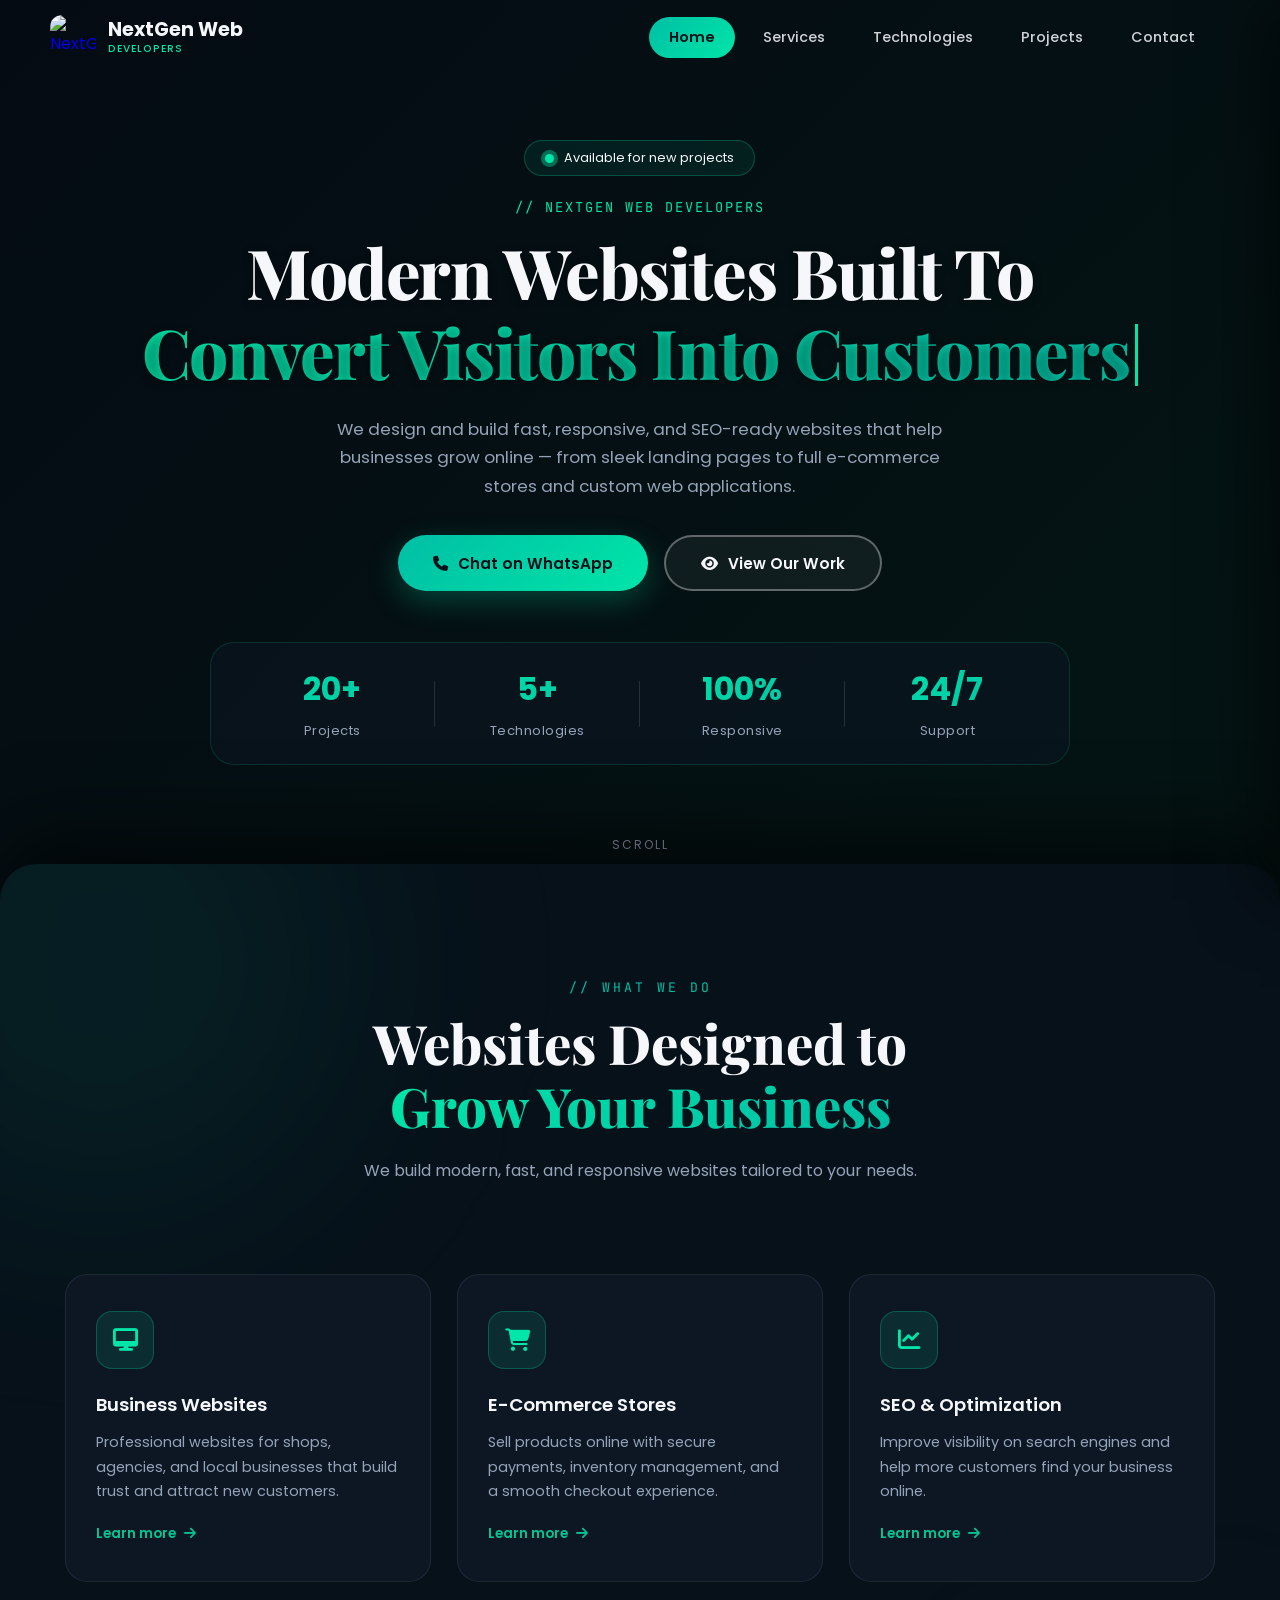
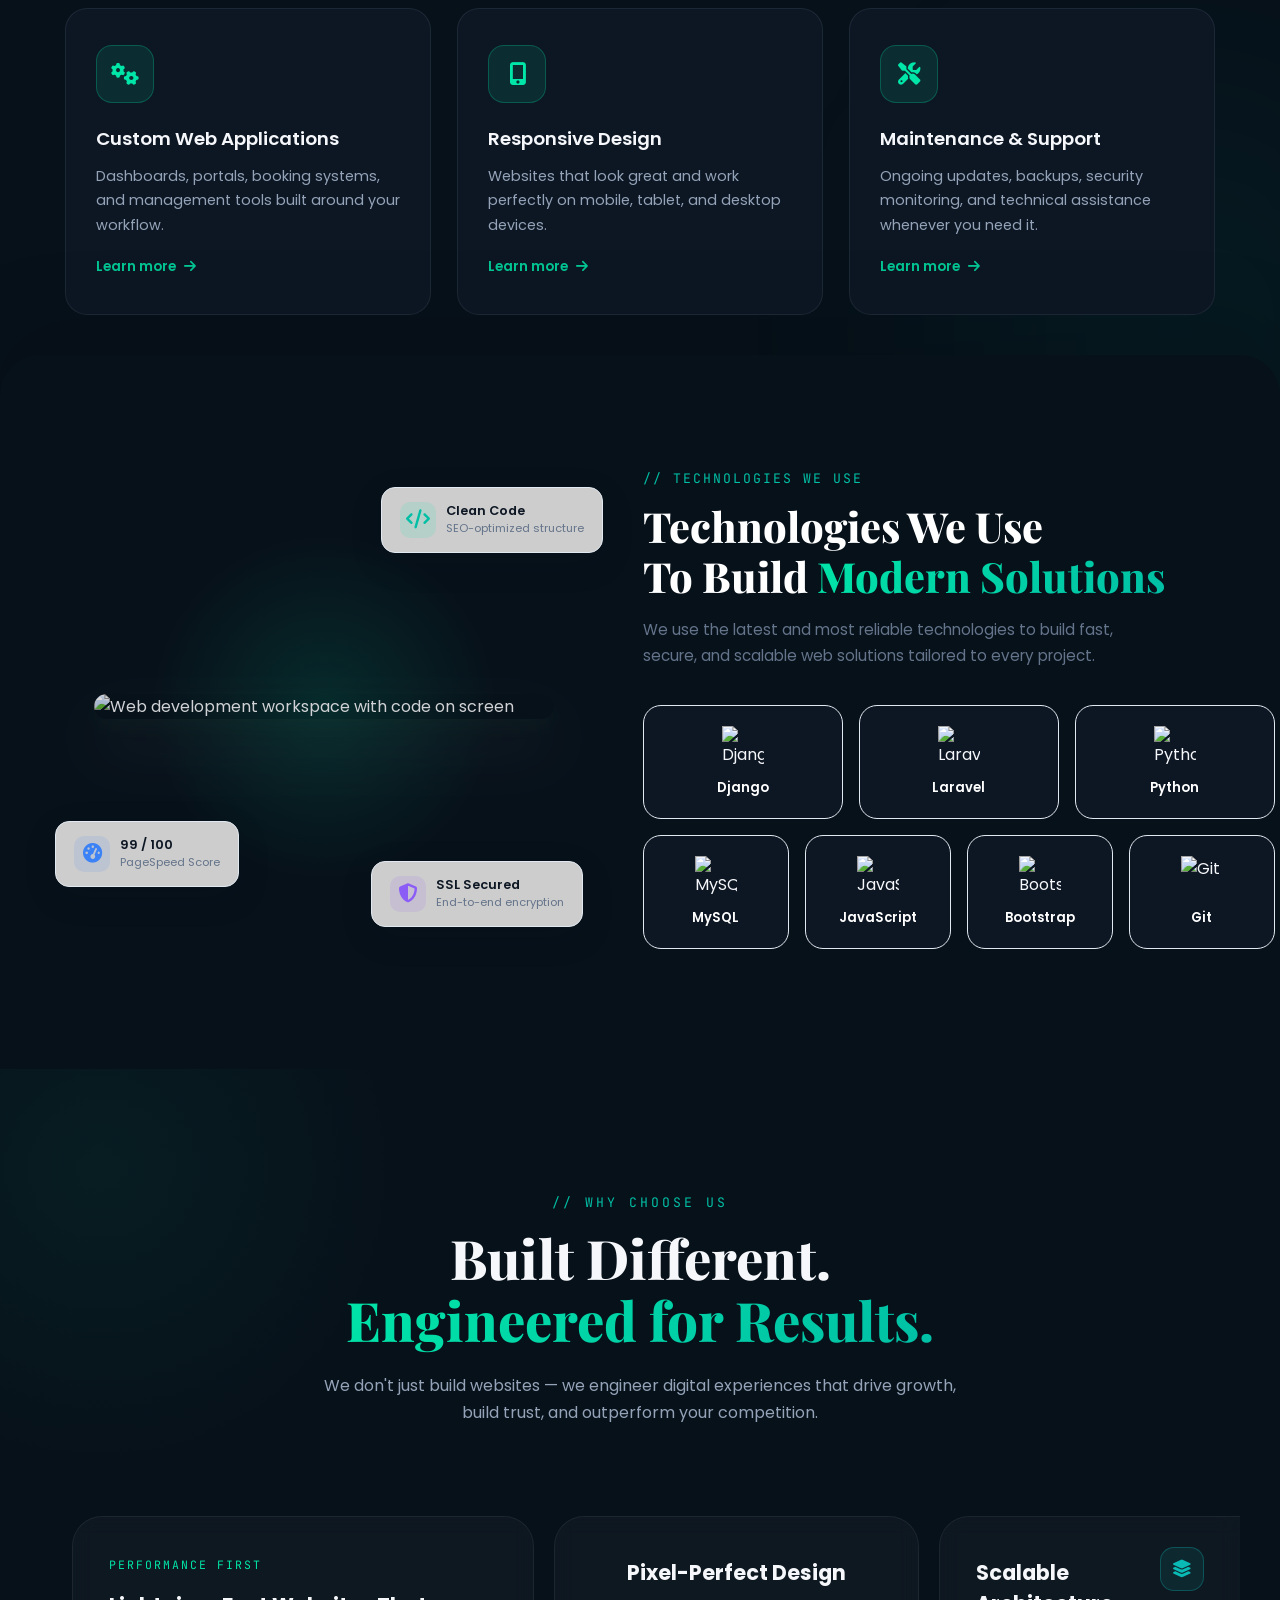
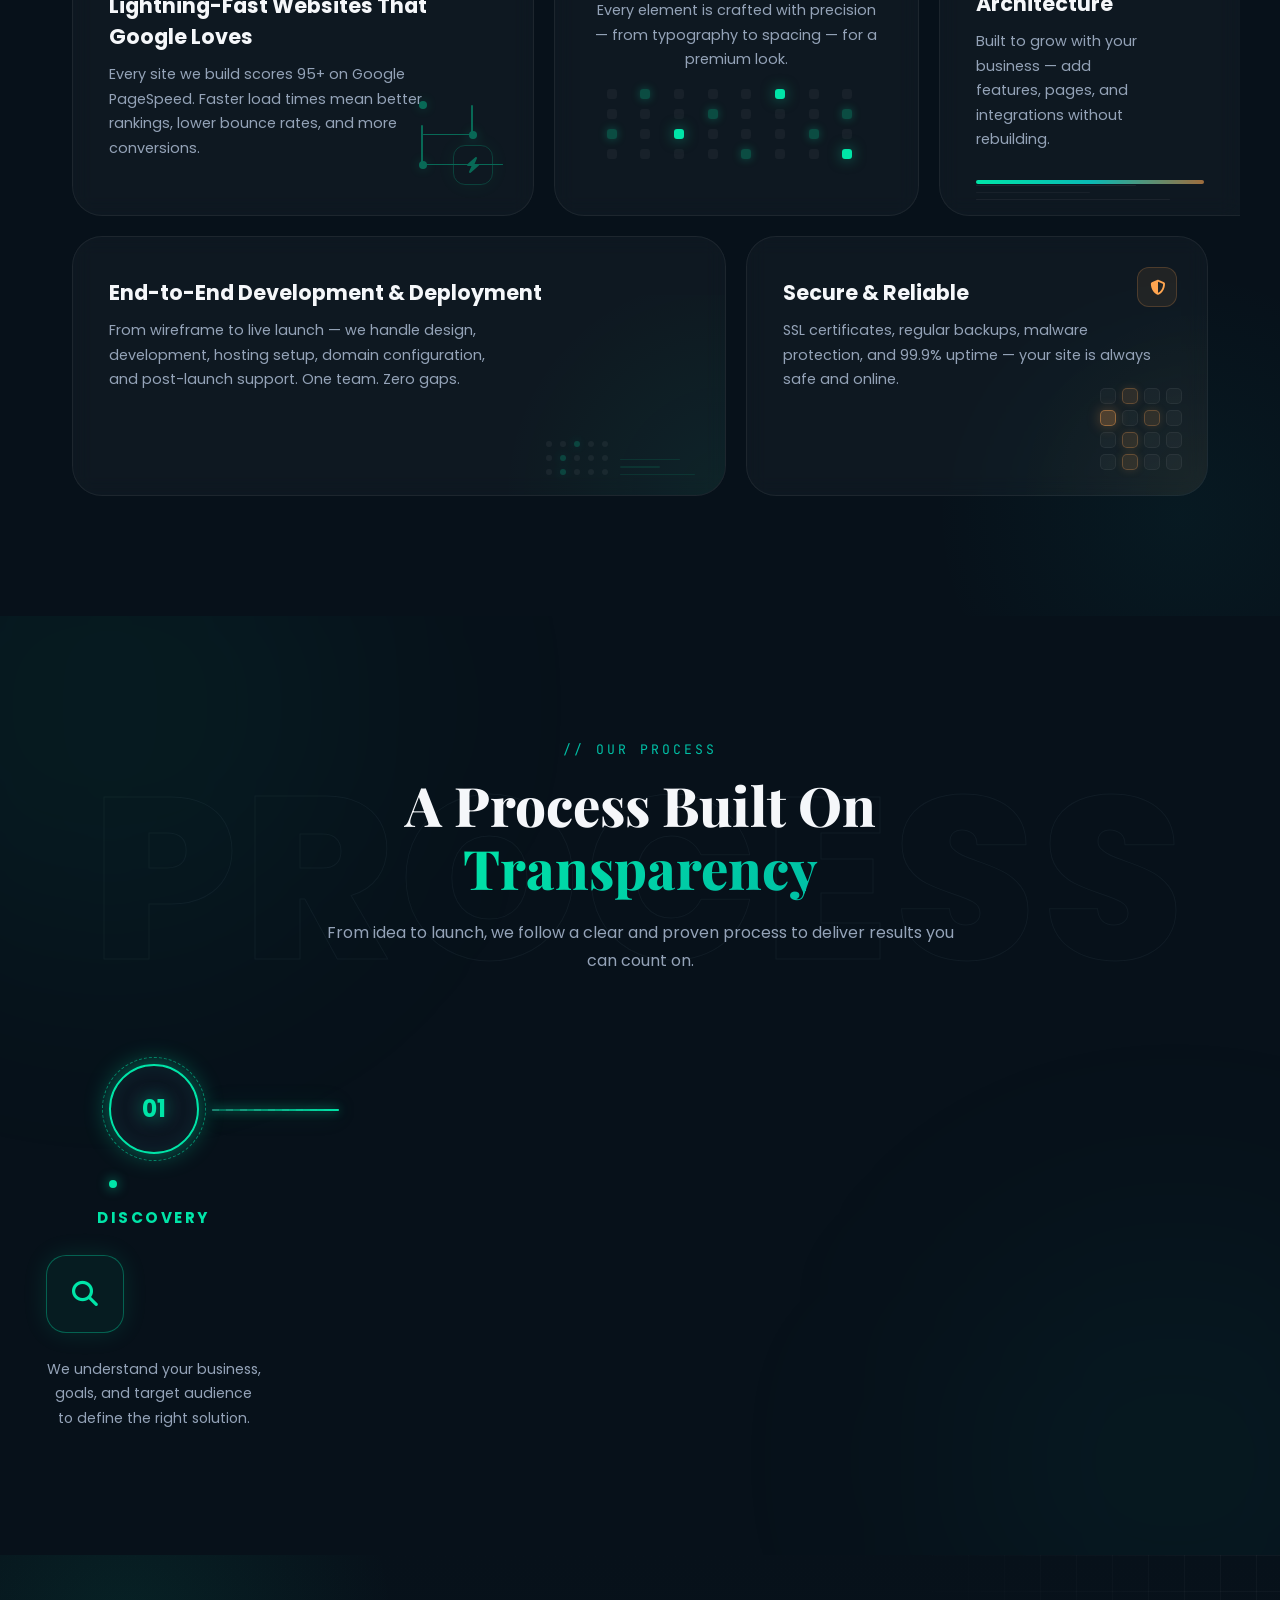
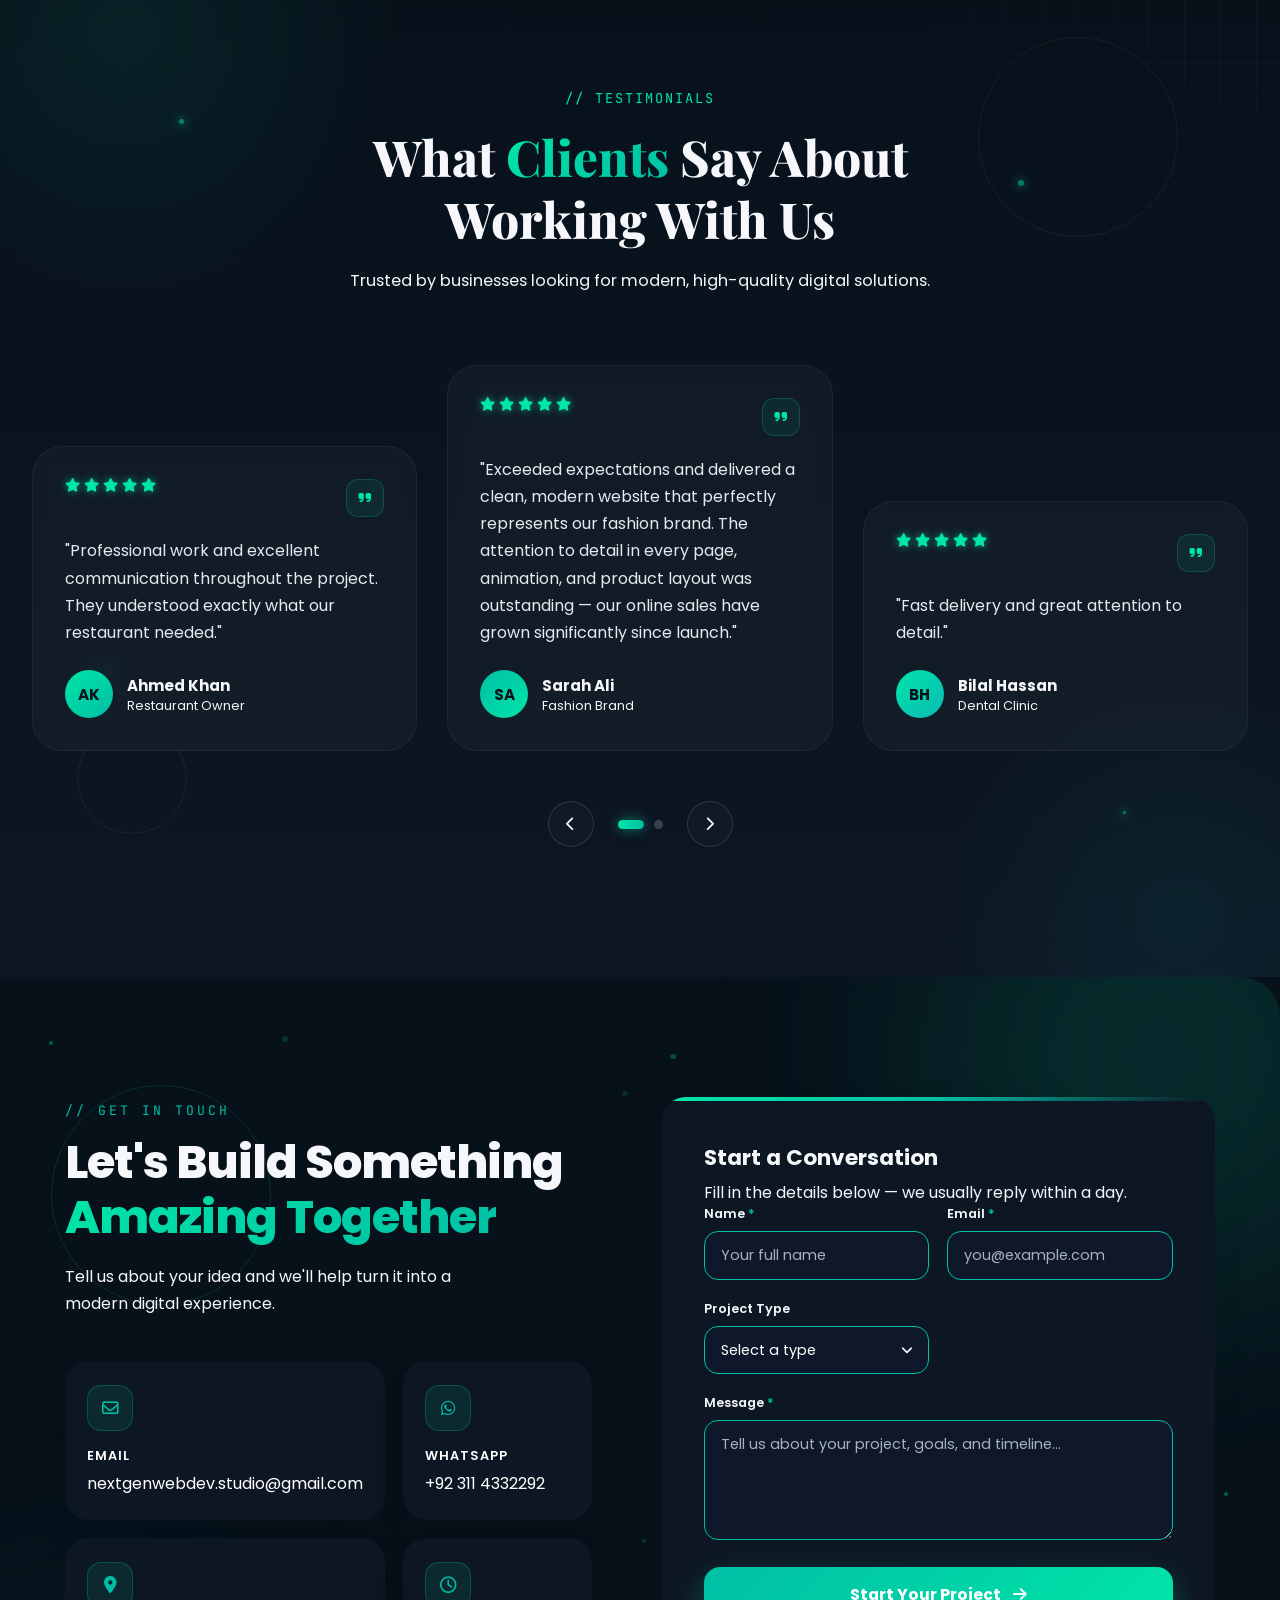
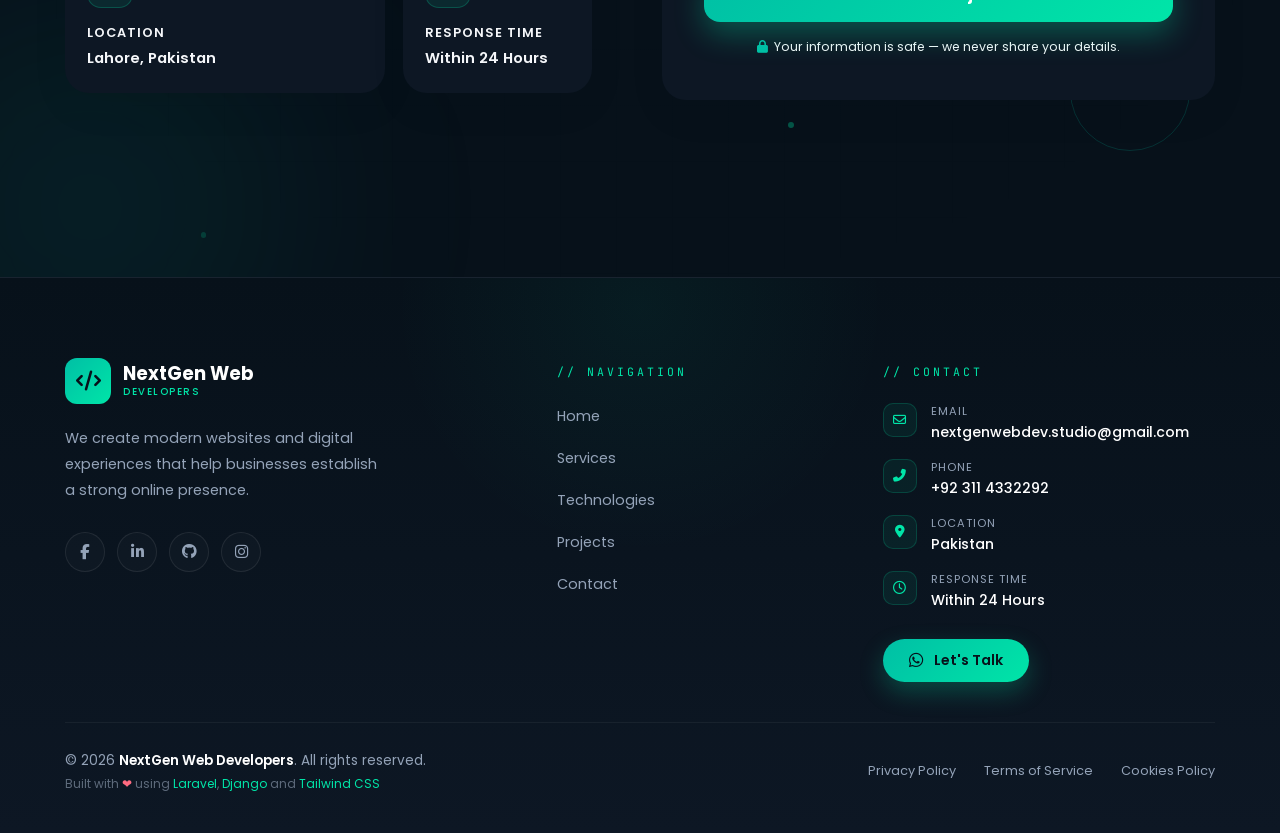
==== index.html @ 7cbe3942 "Update index.html" ====
<!DOCTYPE html>
<html lang="en">

<head>
    <meta charset="UTF-8">
    <meta name="viewport" content="width=device-width, initial-scale=1.0">
    <title>NextGen Web Developers — Websites That Grow Your Business</title>
    <link rel="stylesheet" href="https://cdnjs.cloudflare.com/ajax/libs/font-awesome/6.7.2/css/all.min.css">
    <link rel="stylesheet" href="https://cdn.jsdelivr.net/npm/bootstrap-icons@1.11.3/font/bootstrap-icons.css">
    <link
        href="https://fonts.googleapis.com/css2?family=Poppins:wght@300;400;500;600;700;800&family=Playfair+Display:wght@600;700;800&family=JetBrains+Mono:wght@400;500&display=swap"
        rel="stylesheet">
    <link rel="stylesheet" href="style1.css">
    <!-- Footer styles (namespaced, safe — no overlaps with style.css) -->
    <link rel="stylesheet" href="footer1.css">
</head>

<body>
    <!-- ==================== NAVBAR ==================== -->
    <div class="navbar-wrapper" id="navbar">
        <nav class="navbar">
            <!-- Logo -->
            <a href="#" class="logo">
                <div class="logo-icon">
                <img src="https://raw.githubusercontent.com/Nextgen-webdev/Nextgen-webdev/main/images/logo.png" alt="NextGen Web Solutions Logo" class="nav-logo-img">
            </div>
                <div class="logo-text">
                    <span class="university-name">NextGen Web</span>
                    <span class="tagline">Developers</span>
                </div>
            </a>

            <!-- Right Section -->
            <div class="nav-right">
                <ul class="nav-links" id="navLinks">
                    <li><a href="#home" class="active">Home</a></li>
                    <li><a href="#services">Services</a></li>
                    <li><a href="#technologies">Technologies</a></li>
                    <li><a href="projects.html">Projects</a></li>
                    <li><a href="#contact">Contact</a></li>
                </ul>

                <p id="searchBtn">

                </p>

                <!-- Hamburger (right side, visible on small screens) -->
                <button class="mobile-menu-btn" id="mobileMenuBtn" aria-label="Open menu">
                    <span></span>
                    <span></span>
                    <span></span>
                </button>
            </div>
        </nav>
    </div>

    <!-- ==================== MOBILE SIDEBAR ==================== -->
    <div class="sidebar-backdrop" id="sidebarBackdrop"></div>

    <aside class="mobile-sidebar" id="mobileSidebar" aria-hidden="true">
        <div class="sidebar-header">
            <a href="#" class="logo">
                <div class="logo-icon">
                    <i class="fas fa-code"></i>
                </div>
                <div class="logo-text">
                    <span class="university-name" style="font-size:1rem;">NextGen Web</span>
                    <span class="tagline">Developers</span>
                </div>
            </a>
            <button class="sidebar-close" id="sidebarClose" aria-label="Close menu">
                <i class="fas fa-times"></i>
            </button>
        </div>

        <ul class="sidebar-nav">
            <li><a href="#home" class="active"><span><i class="fas fa-home"
                            style="margin-right:12px;color:#00E5A8;"></i>Home</span></a></li>

           <li><a href="#services"><span><i class="fas fa-layer-group" style="margin-right:12px;color:#00E5A8;"></i>Services</span></a></li>

            <li><a href="projects.html"><span><i class="fas fa-briefcase"
                            style="margin-right:12px;color:#00E5A8;"></i>Projects</span></a></li>
            <li><a href="#technologies"><span><i class="fas fa-code" style="margin-right:12px;color:#00E5A8;"></i>Technologies</span></a>
            </li>
            <li><a href="#contact"><span><i class="fas fa-envelope"
                            style="margin-right:12px;color:#00E5A8;"></i>Contact</span></a></li>
        </ul>

        <div class="sidebar-footer">
            <a href="https://wa.me/923114332292?text=Hello%20NextGen%20Web%20Developers!%20I%20visited%20your%20website%20and%20would%20like%20to%20discuss%20a%20project."
                target="_blank" class="apply-btn"><i class="fas fa-paper-plane"></i> Get a Free Quote</a>
            <div class="sidebar-socials">
                <a href="https://www.facebook.com/profile.php?id=61590948110156" target="_blank" aria-label="Facebook"><i class="fab fa-facebook-f"></i></a>
                <a href="https://twitter.com" aria-label="Twitter" target="_blank"><i class="fab fa-twitter"></i></a>
                <a href="https://instagram.com" aria-label="Instagram" target="_blank"><i class="fab fa-instagram"></i></a>
                <a href="https://linkedin.com" aria-label="LinkedIn" target="_blank"><i class="fab fa-linkedin-in"></i></a>
            </div>
        </div>
    </aside>

    <!-- ==================== SEARCH OVERLAY ==================== -->
    <div class="search-overlay" id="searchOverlay">
        <button class="close-search" id="closeSearch" aria-label="Close search">
            <i class="fas fa-times"></i>
        </button>
        <div class="search-container">
            <div class="search-input-wrapper">
                <input type="text" placeholder="Search services, projects, pricing...">
                <button aria-label="Submit search"><i class="fas fa-search"></i></button>
            </div>
            <div class="search-suggestions">
                <span>Popular:</span>
                <a href="#services">E-commerce Store</a>
                <a href="#services">Business Website</a>
                <a href="#services">POS System</a>
                <a href="#services">Landing Page</a>
            </div>
        </div>
    </div>

    <!-- ==================== HERO (sticky — next section slides over it) ==================== -->
    <section class="hero" id="home">
        <video autoplay muted loop playsinline class="hero-video"
            poster="https://images.pexels.com/videos/11274341/code-css-html-javascript-11274341.jpeg?auto=compress&cs=tinysrgb&fit=crop&h=630&w=1200">
            <source src="https://videos.pexels.com/video-files/11274341/11274341-uhd_3840_2160_25fps.mp4"
                type="video/mp4">
        </video>

        <div class="hero-overlay"></div>

        <div class="hero-content">
            <div class="hero-text">
                <!-- Availability badge -->
                <div class="hero-badge">
                    <span class="pulse-dot"></span>
                    Available for new projects
                </div>

                <!-- Tagline -->
                <span class="hero-tagline">// NEXTGEN WEB DEVELOPERS</span>

                <!-- Heading -->
                <h1 class="hero-heading">
                    <span class="heading-line">Modern Websites Built To</span><br>
                    <span class="heading-line hero-accent" id="typedText">Convert Visitors Into Customers</span><span
                        class="typed-cursor"></span>
                </h1>

                <!-- Description -->
                <p class="hero-description">
                    We design and build fast, responsive, and SEO-ready websites that help
                    businesses grow online — from sleek landing pages to full e-commerce stores
                    and custom web applications.
                </p>

                <!-- Buttons -->
                <div class="hero-actions">
                    <a href="https://wa.me/923114332292?text=Hello%20NextGen%20Web%20Developers!%20I%20visited%20your%20website%20and%20would%20like%20to%20discuss%20a%20project."
                        target="_blank" class="hero-btn primary-btn" style="text-decoration: none;"><i
                            class="fas fa-phone"></i> Chat on WhatsApp</a>
                    <a href="projects.html" class="hero-btn ghost-btn" style="text-decoration: none;"><i
                            class="fas fa-eye"></i> View Our Work</a>
                </div>

                <!-- Stats row (trust building) -->
                <div class="hero-stats">
                    <div>
                        <h3>20+</h3>
                        <span>Projects</span>
                    </div>
                    <div>
                        <h3>5+</h3>
                        <span>Technologies</span>
                    </div>
                    <div>
                        <h3>100%</h3>
                        <span>Responsive</span>
                    </div>
                    <div>
                        <h3>24/7</h3>
                        <span>Support</span>
                    </div>
                </div>
            </div>
        </div>

        <div class="scroll-hint">
            Scroll
            <i class="fas fa-chevron-down"></i>
        </div>
    </section>

    <!-- ==================== SECTION 2 — SERVICES (slides over the hero) ==================== -->
    <section class="services-section" id="services">
        <div class="services-inner">
            <div class="section-header">
                <span class="section-label">// WHAT WE DO</span>
                <h2>Websites Designed to <span class="hero-accent">Grow Your Business</span></h2>
                <p>We build modern, fast, and responsive websites tailored to your needs.</p>
            </div>

            <div class="services-grid">
                <!-- 1 -->
                <div class="service-card">
                    <div class="service-icon"><i class="fas fa-desktop"></i></div>
                    <h3>Business Websites</h3>
                    <p>Professional websites for shops, agencies, and local businesses that build trust and attract new
                        customers.</p>
                    <a href="#" class="card-link">Learn more <i class="fas fa-arrow-right"></i></a>
                </div>

                <!-- 2 -->
                <div class="service-card">
                    <div class="service-icon"><i class="fas fa-shopping-cart"></i></div>
                    <h3>E-Commerce Stores</h3>
                    <p>Sell products online with secure payments, inventory management, and a smooth checkout
                        experience.</p>
                    <a href="#" class="card-link">Learn more <i class="fas fa-arrow-right"></i></a>
                </div>

                <!-- 3 -->
                <div class="service-card">
                    <div class="service-icon"><i class="fas fa-chart-line"></i></div>
                    <h3>SEO & Optimization</h3>
                    <p>Improve visibility on search engines and help more customers find your business online.</p>
                    <a href="#" class="card-link">Learn more <i class="fas fa-arrow-right"></i></a>
                </div>

                <!-- 4 -->
                <div class="service-card">
                    <div class="service-icon"><i class="fas fa-cogs"></i></div>
                    <h3>Custom Web Applications</h3>
                    <p>Dashboards, portals, booking systems, and management tools built around your workflow.</p>
                    <a href="#" class="card-link">Learn more <i class="fas fa-arrow-right"></i></a>
                </div>

                <!-- 5 -->
                <div class="service-card">
                    <div class="service-icon"><i class="fas fa-mobile-alt"></i></div>
                    <h3>Responsive Design</h3>
                    <p>Websites that look great and work perfectly on mobile, tablet, and desktop devices.</p>
                    <a href="#" class="card-link">Learn more <i class="fas fa-arrow-right"></i></a>
                </div>

                <!-- 6 -->
                <div class="service-card">
                    <div class="service-icon"><i class="fas fa-tools"></i></div>
                    <h3>Maintenance & Support</h3>
                    <p>Ongoing updates, backups, security monitoring, and technical assistance whenever you need it.</p>
                    <a href="#" class="card-link">Learn more <i class="fas fa-arrow-right"></i></a>
                </div>
            </div>
        </div>
    </section>

    <!-- ---------------------------------------------------------------------------------- -->
    <!-- -------------------------section 3 ----------------------------------------------- -->
    <!-- ==================== SECTION 3 — TECHNOLOGIES (light, slides over) ==================== -->
    <section class="tech-section" id="technologies">
        <div class="tech-inner">
            <!-- Left — Visual -->
            <div class="tech-visual tech-reveal">
                <div class="tech-visual-bg"></div>
                <img src="https://images.pexels.com/photos/574073/pexels-photo-574073.jpeg?auto=compress&cs=tinysrgb&fit=crop&h=627&w=1200"
                    alt="Web development workspace with code on screen" class="tech-laptop-img">

                <!-- Floating cards -->
                <div class="float-card float-card-1">
                    <div class="fc-icon fc-green"><i class="fas fa-code"></i></div>
                    <div>
                        <div>Clean Code</div>
                        <div class="fc-stat">SEO-optimized structure</div>
                    </div>
                </div>

                <div class="float-card float-card-2">
                    <div class="fc-icon fc-blue"><i class="fas fa-tachometer-alt"></i></div>
                    <div>
                        <div>99 / 100</div>
                        <div class="fc-stat">PageSpeed Score</div>
                    </div>
                </div>

                <div class="float-card float-card-3">
                    <div class="fc-icon fc-purple"><i class="fas fa-shield-alt"></i></div>
                    <div>
                        <div>SSL Secured</div>
                        <div class="fc-stat">End-to-end encryption</div>
                    </div>
                </div>
            </div>

            <!-- Right — Content -->
            <div class="tech-content tech-reveal" style="transition-delay: 0.15s;">
                <span class="tech-label">// Technologies We Use</span>
                <h2 class="tech-heading">Technologies We Use<br>To Build <span class="accent">Modern Solutions</span>
                </h2>
                <p class="tech-desc">We use the latest and most reliable technologies to build fast, secure, and
                    scalable
                    web solutions tailored to every project.</p>

                <div class="tech-grid">
                    <div class="tech-row">
                        <div class="tech-card">
                            <img src="https://cdn.jsdelivr.net/gh/devicons/devicon@latest/icons/django/django-plain.svg"
                                alt="Django">
                            <span>Django</span>
                        </div>
                        <div class="tech-card">
                            <img src="https://cdn.jsdelivr.net/gh/devicons/devicon@latest/icons/laravel/laravel-original.svg"
                                alt="Laravel">
                            <span>Laravel</span>
                        </div>
                        <div class="tech-card">
                            <img src="https://cdn.jsdelivr.net/gh/devicons/devicon@latest/icons/python/python-original.svg"
                                alt="Python">
                            <span>Python</span>
                        </div>
                    </div>
                    <div class="tech-row">
                        <div class="tech-card">
                            <img src="https://cdn.jsdelivr.net/gh/devicons/devicon@latest/icons/mysql/mysql-original.svg"
                                alt="MySQL">
                            <span>MySQL</span>
                        </div>
                        <div class="tech-card">
                            <img src="https://cdn.jsdelivr.net/gh/devicons/devicon@latest/icons/javascript/javascript-original.svg"
                                alt="JavaScript">
                            <span>JavaScript</span>
                        </div>
                        <div class="tech-card">
                            <img src="https://cdn.jsdelivr.net/gh/devicons/devicon@latest/icons/bootstrap/bootstrap-original.svg"
                                alt="Bootstrap">
                            <span>Bootstrap</span>
                        </div>
                        <div class="tech-card">
                            <img src="https://cdn.jsdelivr.net/gh/devicons/devicon@latest/icons/git/git-original.svg"
                                alt="Git">
                            <span>Git</span>
                        </div>
                    </div>
                </div>
            </div>
        </div>
    </section>

    <!-- ---------------------------------------------------------------------------------- -->
    <!-- ==================== SECTION 4 — WHY CHOOSE US ==================== -->

    <section class="why-section" id="why">
        <div class="why-inner">
            <div class="why-header section-header">
                <span class="section-label">// Why Choose Us</span>
                <h2>Built Different.<br><span class="hero-accent">Engineered for Results.</span></h2>
                <p>We don't just build websites — we engineer digital experiences that drive growth, build trust, and
                    outperform your competition.</p>
            </div>

            <div class="bento-grid">
                <!-- Card 1: Large left -->
                <div class="bento-card bento-1" data-pop>
                    <span class="bento-label">Performance First</span>
                    <h3>Lightning-Fast Websites That Google Loves</h3>
                    <p>Every site we build scores 95+ on Google PageSpeed. Faster load times mean better rankings, lower
                        bounce rates, and more conversions.</p>
                    <div class="bento-1-deco">
                        <span class="circuit-line cl-h1"></span>
                        <span class="circuit-line cl-h2"></span>
                        <span class="circuit-line cl-v1"></span>
                        <span class="circuit-line cl-v2"></span>
                        <span class="circuit-dot cd-1"></span>
                        <span class="circuit-dot cd-2"></span>
                        <span class="circuit-dot cd-3"></span>
                        <div class="circuit-icon"><i class="fas fa-bolt"></i></div>
                    </div>
                </div>

                <!-- Card 2: Middle -->
                <div class="bento-card bento-2" data-pop>
                    <div>
                        <h3>Pixel-Perfect Design</h3>
                        <p style="max-width:100%;">Every element is crafted with precision — from typography to spacing
                            —
                            for a premium look.</p>
                    </div>
                    <div class="dot-matrix">
                        <span class="dot"></span><span class="dot glow"></span><span class="dot"></span><span
                            class="dot"></span><span class="dot"></span><span class="dot bright"></span><span
                            class="dot"></span><span class="dot"></span>
                        <span class="dot"></span><span class="dot"></span><span class="dot"></span><span
                            class="dot glow"></span><span class="dot"></span><span class="dot"></span><span
                            class="dot"></span><span class="dot glow"></span>
                        <span class="dot glow"></span><span class="dot"></span><span class="dot bright"></span><span
                            class="dot"></span><span class="dot"></span><span class="dot"></span><span
                            class="dot glow"></span><span class="dot"></span>
                        <span class="dot"></span><span class="dot"></span><span class="dot"></span><span
                            class="dot"></span><span class="dot glow"></span><span class="dot"></span><span
                            class="dot"></span><span class="dot bright"></span>
                    </div>
                </div>

                <!-- Card 3: Right flush -->
                <div class="bento-card bento-3" data-pop>
                    <div class="bento-3-float-icon"><i class="fas fa-layer-group"></i></div>
                    <div style="padding-right:20px;">
                        <h3>Scalable Architecture</h3>
                        <p style="max-width:100%;">Built to grow with your business — add features, pages, and
                            integrations
                            without rebuilding.</p>
                    </div>
                    <div class="bento-3-deco">
                        <div class="gradient-bar"></div>
                        <div class="thin-lines">
                            <span></span>
                            <span></span>
                            <span></span>
                        </div>
                    </div>
                </div>

                <!-- Card 4: Large bottom left -->
                <div class="bento-card bento-4" data-pop>
                    <h3>End-to-End Development & Deployment</h3>
                    <p>From wireframe to live launch — we handle design, development, hosting setup, domain
                        configuration,
                        and post-launch support. One team. Zero gaps.</p>
                    <div class="bento-4-glow"></div>
                    <div class="bento-4-deco">
                        <div class="deco-dots">
                            <span></span><span></span><span></span><span></span><span></span>
                            <span></span><span></span><span></span><span></span><span></span>
                            <span></span><span></span><span></span><span></span><span></span>
                        </div>
                        <div class="deco-circuit-lines">
                            <span></span>
                            <span></span>
                            <span></span>
                        </div>
                    </div>
                </div>

                <!-- Card 5: Bottom right -->
                <div class="bento-card bento-5" data-pop>
                    <div class="bento-5-icon"><i class="fas fa-shield-alt"></i></div>
                    <div>
                        <h3>Secure & Reliable</h3>
                        <p style="max-width:100%;">SSL certificates, regular backups, malware protection, and 99.9%
                            uptime —
                            your site is always safe and online.</p>
                    </div>
                    <div class="bento-5-glow"></div>
                    <div class="bento-5-deco">
                        <div class="mini-grid">
                            <span></span><span></span><span></span><span></span>
                            <span></span><span></span><span></span><span></span>
                            <span></span><span></span><span></span><span></span>
                            <span></span><span></span><span></span><span></span>
                        </div>
                    </div>
                </div>
            </div>
        </div>
    </section>
    <!-- ---------------------------------------------------------------------------------- -->
  
    <!-- ---------------------------------------------------------------------------------- -->
    <!-- ==================== OUR PROCESS SECTION ==================== -->
    <section class="process-section" id="process">
        <div class="ghost-text">PROCESS</div>

        <div class="process-inner">
            <!-- Header -->
            <div class="section-header">
                <span class="section-label">// Our Process</span>
                <h2>A Process Built On<br><span class="accent">Transparency</span></h2>
                <p>From idea to launch, we follow a clear and proven process to deliver results you can count on.</p>
            </div>

            <!-- Timeline -->
            <div class="timeline" id="timeline">
                <!-- STEP 1 -->
                <div class="step" data-step="1">
                    <div class="step-main">
                        <div class="step-circle"><span>01</span></div>
                        <div class="step-dot"></div>
                    </div>
                    <div class="connector" data-connector="1">
                        <div class="base"></div>
                        <div class="fill"></div>
                        <div class="spark"></div>
                    </div>
                    <div class="step-content">
                        <div class="step-title">Discovery</div>
                        <div class="step-icon"><i class="fas fa-search"></i></div>
                        <p class="step-desc">We understand your business, goals, and target audience to define the
                            right
                            solution.</p>
                    </div>
                </div>

                <!-- STEP 2 -->
                <div class="step" data-step="2">
                    <div class="step-main">
                        <div class="step-circle"><span>02</span></div>
                        <div class="step-dot"></div>
                    </div>
                    <div class="connector" data-connector="2">
                        <div class="base"></div>
                        <div class="fill"></div>
                        <div class="spark"></div>
                    </div>
                    <div class="step-content">
                        <div class="step-title">Design</div>
                        <div class="step-icon"><i class="fas fa-pen-nib"></i></div>
                        <p class="step-desc">We create wireframes and UI/UX designs that are modern, intuitive, and
                            user-focused.</p>
                    </div>
                </div>

                <!-- STEP 3 -->
                <div class="step" data-step="3">
                    <div class="step-main">
                        <div class="step-circle"><span>03</span></div>
                        <div class="step-dot"></div>
                    </div>
                    <div class="connector" data-connector="3">
                        <div class="base"></div>
                        <div class="fill"></div>
                        <div class="spark"></div>
                    </div>
                    <div class="step-content">
                        <div class="step-title">Development</div>
                        <div class="step-icon"><i class="fas fa-code"></i></div>
                        <p class="step-desc">We bring the design to life with clean, efficient code and the latest
                            technologies.</p>
                    </div>
                </div>

                <!-- STEP 4 -->
                <div class="step" data-step="4">
                    <div class="step-main">
                        <div class="step-circle"><span>04</span></div>
                        <div class="step-dot"></div>
                    </div>
                    <div class="connector" data-connector="4">
                        <div class="base"></div>
                        <div class="fill"></div>
                        <div class="spark"></div>
                    </div>
                    <div class="step-content">
                        <div class="step-title">Testing</div>
                        <div class="step-icon"><i class="fas fa-shield-alt"></i></div>
                        <p class="step-desc">We test every feature thoroughly to ensure performance, security, and
                            reliability.</p>
                    </div>
                </div>

                <!-- STEP 5 (no connector after) -->
                <div class="step" data-step="5">
                    <div class="step-main">
                        <div class="step-circle"><span>05</span></div>
                        <div class="step-dot"></div>
                    </div>
                    <div class="step-content">
                        <div class="step-title">Launch</div>
                        <div class="step-icon"><i class="fas fa-rocket"></i></div>
                        <p class="step-desc">Once everything is perfect, we launch your project and help you go live
                            with
                            confidence.</p>
                    </div>
                </div>
            </div>
        </div>
    </section>
    <!-- ---------------------------------------------------------------------------------- -->
    <!-- ==================== TESTIMONIALS SECTION ==================== -->
    <section class="testimonials-section" id="testimonials">
        <!-- Decorative elements -->
        <div class="t-glow-1"></div>
        <div class="t-glow-2"></div>
        <div class="t-grid-pattern"></div>
        <div class="t-circle-outline oc1"></div>
        <div class="t-circle-outline oc2"></div>
        <span class="t-particle" style="width:5px; height:5px; top:16%; left:14%; animation-delay:0s;"></span>
        <span class="t-particle" style="width:4px; height:4px; top:70%; left:8%; animation-delay:1.2s;"></span>
        <span class="t-particle" style="width:6px; height:6px; top:22%; right:20%; animation-delay:0.6s;"></span>
        <span class="t-particle" style="width:3px; height:3px; bottom:16%; right:12%; animation-delay:2s;"></span>

        <div class="testimonials-inner">
            <div class="t-header">
                <span class="t-label">// TESTIMONIALS</span>
                <h2>What <span class="accent">Clients</span> Say About Working With Us</h2>
                <p>Trusted by businesses looking for modern, high-quality digital solutions.</p>
            </div>

            <div class="t-slider-viewport">
                <div class="t-slider-track" id="tSliderTrack">

                    <!-- SLIDE GROUP 1 -->
                    <div class="t-slide-group">
                        <div class="t-card size-medium" data-reveal>
                            <div class="t-card-top">
                                <div class="t-stars">
                                    <i class="fas fa-star"></i><i class="fas fa-star"></i><i class="fas fa-star"></i><i
                                        class="fas fa-star"></i><i class="fas fa-star"></i>
                                </div>
                                <div class="t-quote-icon"><i class="fas fa-quote-right"></i></div>
                            </div>
                            <p class="t-quote-text">"Professional work and excellent communication throughout the
                                project. They understood exactly what our restaurant needed."</p>
                            <div class="t-client">
                                <div class="t-avatar" style="background: linear-gradient(135deg,#00E5A8,#00BFA5);">AK
                                </div>
                                <div class="t-client-info">
                                    <span class="t-name">Ahmed Khan</span>
                                    <span class="t-role">Restaurant Owner</span>
                                </div>
                            </div>
                        </div>

                        <div class="t-card size-large" data-reveal>
                            <div class="t-card-top">
                                <div class="t-stars">
                                    <i class="fas fa-star"></i><i class="fas fa-star"></i><i class="fas fa-star"></i><i
                                        class="fas fa-star"></i><i class="fas fa-star"></i>
                                </div>
                                <div class="t-quote-icon"><i class="fas fa-quote-right"></i></div>
                            </div>
                            <p class="t-quote-text">"Exceeded expectations and delivered a clean, modern website that
                                perfectly represents our fashion brand. The attention to detail in every page,
                                animation, and product layout was outstanding — our online sales have grown
                                significantly since launch."</p>
                            <div class="t-client">
                                <div class="t-avatar" style="background: linear-gradient(135deg,#00BFA5,#00E5A8);">SA
                                </div>
                                <div class="t-client-info">
                                    <span class="t-name">Sarah Ali</span>
                                    <span class="t-role">Fashion Brand</span>
                                </div>
                            </div>
                        </div>

                        <div class="t-card size-small" data-reveal>
                            <div class="t-card-top">
                                <div class="t-stars">
                                    <i class="fas fa-star"></i><i class="fas fa-star"></i><i class="fas fa-star"></i><i
                                        class="fas fa-star"></i><i class="fas fa-star"></i>
                                </div>
                                <div class="t-quote-icon"><i class="fas fa-quote-right"></i></div>
                            </div>
                            <p class="t-quote-text">"Fast delivery and great attention to detail."</p>
                            <div class="t-client">
                                <div class="t-avatar" style="background: linear-gradient(135deg,#00E5A8,#0ABAB5);">BH
                                </div>
                                <div class="t-client-info">
                                    <span class="t-name">Bilal Hassan</span>
                                    <span class="t-role">Dental Clinic</span>
                                </div>
                            </div>
                        </div>
                    </div>

                    <!-- SLIDE GROUP 2 -->
                    <div class="t-slide-group">
                        <div class="t-card size-small" data-reveal>
                            <div class="t-card-top">
                                <div class="t-stars">
                                    <i class="fas fa-star"></i><i class="fas fa-star"></i><i class="fas fa-star"></i><i
                                        class="fas fa-star"></i><i class="fas fa-star"></i>
                                </div>
                                <div class="t-quote-icon"><i class="fas fa-quote-right"></i></div>
                            </div>
                            <p class="t-quote-text">"Smooth experience from start to finish."</p>
                            <div class="t-client">
                                <div class="t-avatar" style="background: linear-gradient(135deg,#00BFA5,#00E5A8);">MU
                                </div>
                                <div class="t-client-info">
                                    <span class="t-name">Muhammad Umar</span>
                                    <span class="t-role">Real Estate Agency</span>
                                </div>
                            </div>
                        </div>

                        <div class="t-card size-large" data-reveal>
                            <div class="t-card-top">
                                <div class="t-stars">
                                    <i class="fas fa-star"></i><i class="fas fa-star"></i><i class="fas fa-star"></i><i
                                        class="fas fa-star"></i><i class="fas fa-star"></i>
                                </div>
                                <div class="t-quote-icon"><i class="fas fa-quote-right"></i></div>
                            </div>
                            <p class="t-quote-text">"Highly recommended for businesses looking for quality solutions.
                                From the very first call, the team was transparent about timelines and pricing, and
                                they
                                delivered exactly what was promised — on time and within budget."</p>
                            <div class="t-client">
                                <div class="t-avatar" style="background: linear-gradient(135deg,#00E5A8,#00BFA5);">FN
                                </div>
                                <div class="t-client-info">
                                    <span class="t-name">Fatima Noor</span>
                                    <span class="t-role">Beauty Salon</span>
                                </div>
                            </div>
                        </div>

                        <div class="t-card size-medium" data-reveal>
                            <div class="t-card-top">
                                <div class="t-stars">
                                    <i class="fas fa-star"></i><i class="fas fa-star"></i><i class="fas fa-star"></i><i
                                        class="fas fa-star"></i><i class="fas fa-star"></i>
                                </div>
                                <div class="t-quote-icon"><i class="fas fa-quote-right"></i></div>
                            </div>
                            <p class="t-quote-text">"Our e-commerce store looks premium now, and checkout is so much
                                faster. Customers keep complimenting the design."</p>
                            <div class="t-client">
                                <div class="t-avatar" style="background: linear-gradient(135deg,#0ABAB5,#00E5A8);">RJ
                                </div>
                                <div class="t-client-info">
                                    <span class="t-name">Raza Javed</span>
                                    <span class="t-role">Online Retailer</span>
                                </div>
                            </div>
                        </div>
                    </div>

                </div>
            </div>

            <div class="t-controls">
                <button class="t-arrow" id="tPrev" aria-label="Previous"><i class="fas fa-chevron-left"></i></button>
                <div class="t-dots" id="tDots">
                    <span class="t-dot active" data-index="0"></span>
                    <span class="t-dot" data-index="1"></span>
                </div>
                <button class="t-arrow" id="tNext" aria-label="Next"><i class="fas fa-chevron-right"></i></button>
            </div>
        </div>
    </section>

    <!-- ---------------------------------------------------------------------------------- -->


    <!-- ---------------------------------------------------------------------------------- -->
    <!-- ==================== CONTACT SECTION ==================== -->
    <section class="contact-section" id="contact">
        <!-- Decorative background -->
        <div class="contact-bg" id="contactBg">
            <div class="blob blob-1"></div>
            <div class="blob blob-2"></div>
            <div class="deco-circle deco-circle-1"></div>
            <div class="deco-circle deco-circle-2"></div>
            <div class="deco-circle deco-circle-3"></div>
        </div>
    
        <div class="contact-inner">
            <!-- ========== LEFT ========== -->
            <div class="contact-left reveal">
                <span class="section-label">// Get In Touch</span>
                <h2>Let's Build Something <span class="accent">Amazing Together</span></h2>
                <p>Tell us about your idea and we'll help turn it into a modern digital experience.</p>
    
                <div class="contact-cards">
                    <div class="contact-card">
                        <a href="https://mail.google.com/mail/?view=cm&fs=1&to=nextgenwebdev.studio@gmail.com" target="_blank" style="text-decoration:none; color: white;">
                        <div class="cc-icon"><i class="far fa-envelope"></i></div>
                        <h4>Email</h4>
                        <a href="https://mail.google.com/mail/?view=cm&fs=1&to=nextgenwebdev.studio@gmail.com" target="_blank" style="text-decoration:none; color: white;">nextgenwebdev.studio@gmail.com</a>
                        </a>
                    </div>
    
                    <div class="contact-card">
                        <a href="https://wa.me/923114332292?text=Hello%20NextGen%20Web%20Developers!%20I%20visited%20your%20website%20and%20would%20like%20to%20discuss%20a%20project." target="_blank" style="text-decoration:none; color: white;">
                        <div class="cc-icon"><i class="fab fa-whatsapp"></i></div>
                        <h4>WhatsApp</h4>
                        <a href="https://wa.me/923114332292?text=Hello%20NextGen%20Web%20Developers!%20I%20visited%20your%20website%20and%20would%20like%20to%20discuss%20a%20project." target="_blank" style="text-decoration:none; color: white;">+92 311 4332292</a>
                        </a>
                    </div>
    
                    <div class="contact-card">
                        <div class="cc-icon"><i class="fas fa-map-marker-alt"></i></div>
                        <h4>Location</h4>
                        <p>Lahore, Pakistan</p>
                    </div>
    
                    <div class="contact-card">
                        <div class="cc-icon"><i class="far fa-clock"></i></div>
                        <h4>Response Time</h4>
                        <p>Within 24 Hours</p>
                    </div>
                </div>
            </div>
    
            <!-- ========== RIGHT — FORM ========== -->
            <div class="contact-form-wrap reveal" style="transition-delay: 0.15s;">
                <form action="https://api.web3forms.com/submit" method="POST" id="contactForm" novalidate>
                    <input type="hidden" name="access_key" value="c7f3c768-5d87-4f28-a81f-154ac81755d2">
                    <h3>Start a Conversation</h3>
                    <p>Fill in the details below — we usually reply within a day.</p>
    
                    <div class="form-row">
                        <div class="form-group">
                            <label for="name">Name <span>*</span></label>
                            <input type="text" id="name" name="name" placeholder="Your full name" required>
                        </div>
                        <div class="form-group">
                            <label for="email">Email <span>*</span></label>
                            <input type="email" id="email" name="email" placeholder="you@example.com" required>
                        </div>
                    </div>
    
                    <div class="form-row">
                        <div class="form-group">
                            <label for="projectType">Project Type</label>
                            <div class="select-wrap">
                                <select id="projectType" name="projectType">
                                    <option value="" selected disabled hidden>Select a type</option>
                                    <option>Business Website</option>
                                    <option>E-Commerce Store</option>
                                    <option>Custom Web Application</option>
                                    <option>POS System</option>
                                    <option>Landing Page</option>
                                    <option>Other</option>
                                </select>
                            </div>
                        </div>
    
                    </div>
    
                    <div class="form-group">
                        <label for="message">Message <span>*</span></label>
                        <textarea id="message" name="message"
                            placeholder="Tell us about your project, goals, and timeline..." required></textarea>
                    </div>
    
                    <button type="submit" class="submit-btn">
                        Start Your Project <i class="fas fa-arrow-right"></i>
                    </button>
    
                    <p class="form-note"><i class="fas fa-lock"></i>Your information is safe — we never share your
                        details.</p>
                </form>
    
                <!-- Success state -->
                <div class="form-success" id="formSuccess">
                    <div class="success-icon"><i class="fas fa-check"></i></div>
                    <h4>Message Sent!</h4>
                    <p>Thanks for reaching out — we'll get back to you within 24 hours.</p>
                </div>
            </div>
        </div>
    </section>
    <!-- ---------------------------------------------------------------------------------- -->
    <!-- ==================== FOOTER (namespaced: ngwf-*) ==================== -->
    <footer class="ngwf-footer">
        <div class="ngwf-inner">
            <!-- Top grid -->
            <div class="ngwf-grid">
                <!-- LEFT — Brand -->
                <div class="ngwf-brand ngwf-reveal">
                    <a href="#" class="ngwf-logo">
                        <div class="ngwf-logo-icon"><i class="fas fa-code"></i></div>
                        <div class="ngwf-logo-text">
                            <span class="ngwf-brand-name">NextGen Web</span>
                            <span class="ngwf-brand-tag">Developers</span>
                        </div>
                    </a>
                    <p>We create modern websites and digital experiences that help businesses establish a strong online
                        presence.</p>

                    <div class="ngwf-socials">
                        <a href="https://www.facebook.com/profile.php?id=61590948110156" target="_blank" aria-label="Facebook"><i class="fab fa-facebook-f"></i></a>
                        <a href="https://linkedin.com" target="_blank" aria-label="LinkedIn"><i class="fab fa-linkedin-in"></i></a>
                        <a href="https://github.com" target="_blank" aria-label="GitHub"><i class="fab fa-github"></i></a>
                        <a href="https://instagram.com" target="_blank" aria-label="Instagram"><i class="fab fa-instagram"></i></a>
                    </div>
                </div>

                <!-- CENTER — Navigation -->
                <div class="ngwf-nav ngwf-reveal" style="transition-delay: 0.12s;">
                    <span class="ngwf-label">// Navigation</span>
                    <ul>
                        <li><a href="#home">Home</a></li>
                        <li><a href="#services">Services</a></li>
                        <li><a href="#technologies">Technologies</a></li>
                        <li><a href="projects.html">Projects</a></li>
                        <li><a href="#contact">Contact</a></li>
                    </ul>
                </div>

                <!-- RIGHT — Contact -->
                <div class="ngwf-contact ngwf-reveal" style="transition-delay: 0.24s;">
                    <span class="ngwf-label">// Contact</span>
                    <ul>
                        <li>
                            <div class="ngwf-ic"><i class="far fa-envelope"></i></div>
                            <div class="ngwf-ctext">
                                <span class="ngwf-clabel">Email</span>
                                <span class="ngwf-cvalue">nextgenwebdev.studio@gmail.com</span>
                            </div>
                        </li>
                        <li>
                            <div class="ngwf-ic"><i class="fas fa-phone-alt"></i></div>
                            <div class="ngwf-ctext">
                                <span class="ngwf-clabel">Phone</span>
                                <span class="ngwf-cvalue">+92 311 4332292</span>
                            </div>
                        </li>
                        <li>
                            <div class="ngwf-ic"><i class="fas fa-map-marker-alt"></i></div>
                            <div class="ngwf-ctext">
                                <span class="ngwf-clabel">Location</span>
                                <span class="ngwf-cvalue">Pakistan</span>
                            </div>
                        </li>
                        <li>
                            <div class="ngwf-ic"><i class="far fa-clock"></i></div>
                            <div class="ngwf-ctext">
                                <span class="ngwf-clabel">Response Time</span>
                                <span class="ngwf-cvalue">Within 24 Hours</span>
                            </div>
                        </li>
                    </ul>

                    <a href="https://wa.me/923114332292?text=Hello%20NextGen%20Web%20Developers!%20I%20visited%20your%20website%20and%20would%20like%20to%20discuss%20a%20project."
                        target="_blank" rel="noopener" class="ngwf-wa-btn">
                        <i class="fab fa-whatsapp"></i> Let's Talk
                    </a>
                </div>
            </div>

            <!-- Bottom bar -->
            <div class="ngwf-bottom ngwf-reveal" style="transition-delay: 0.35s;">
                <div class="ngwf-copy">
                    <span class="ngwf-copy-main">© 2026 <strong>NextGen Web Developers</strong>. All rights
                        reserved.</span>
                    <span class="ngwf-copy-sub">Built with <span class="ngwf-heart">❤</span> using <span
                            class="ngwf-tech">Laravel</span>,
                        <span class="ngwf-tech">Django</span> and <span class="ngwf-tech">Tailwind CSS</span></span>
                </div>

                <div class="ngwf-legal">
                    <a href="#">Privacy Policy</a>
                    <a href="#">Terms of Service</a>
                    <a href="#">Cookies Policy</a>
                </div>
            </div>
        </div>
    </footer>

    <!-- Scroll to top (namespaced) -->
    <button class="ngwf-scrolltop" id="ngwfScrollTop" aria-label="Scroll to top">
        <i class="fas fa-arrow-up"></i>
    </button>

    <script src="script1.js"></script>
    <!-- Footer JS (isolated IIFE — cannot conflict with script.js) -->
    <script src="footer1.js"></script>
    <script src="contact1.js"></script>

</body>

</html>
---- style1.css ----
* {
            margin: 0;
            padding: 0;
            box-sizing: border-box;
        }

        :root {
            --primary: #00E5A8;
            --secondary: #00BFA5;
            --dark: #07111A;
            --card: #0D1724;
            --text-primary: #F5F7FA;
            --text-muted: #94A3B8;
            --bg-overlay: linear-gradient(135deg,
                    rgba(4, 10, 18, .88),
                    rgba(3, 22, 18, .82));
        }

        html,
        body {
            font-family: 'Poppins', 'Segoe UI', Tahoma, Geneva, Verdana, sans-serif;
            background-color: var(--dark);
            color: var(--text-primary);
            overflow-x: hidden;
        }

        /* ==================== NAVBAR ==================== */
        .navbar-wrapper {
            position: fixed;
            top: 0;
            left: 0;
            right: 0;
            z-index: 1000;
            padding: 0;
            transition: all 0.4s cubic-bezier(0.4, 0, 0.2, 1);
        }

        .navbar-wrapper.scrolled {
            padding: 15px 40px;
        }

        .navbar {
            padding: 0 50px;
            display: flex;
            align-items: center;
            justify-content: space-between;
            height: 75px;
            border-radius: 0;
            transition: all 0.4s cubic-bezier(0.4, 0, 0.2, 1);
            animation: slideDown 1.2s ease-out forwards;
        }

        @keyframes slideDown {
            from { opacity: 0; transform: translateY(-30px); }
            to { opacity: 1; transform: translateY(0); }
        }

        .navbar-wrapper.scrolled .navbar {
            border-radius: 50px;
            padding: 0 40px;
            height: 65px;
            background: rgba(7, 17, 26, 0.6);
            backdrop-filter: blur(14px);
            -webkit-backdrop-filter: blur(14px);
            border: 1px solid rgba(0, 229, 168, 0.15);
            box-shadow: 0 15px 40px rgba(0, 0, 0, 0.35);
        }

        .logo {
            display: flex;
            align-items: center;
            gap: 12px;
            text-decoration: none;
            flex-shrink: 0;
        }

        .logo-icon {
    width: 45px;
    height: 45px;
    background: transparent !important; /* Removes the gradient background box */
    border-radius: 0;
    display: flex;
    align-items: center;
    justify-content: center;
    transition: all 0.3s ease;
    flex-shrink: 0;
    overflow: hidden;
}

.nav-logo-img {
    width: 100%;
    height: 100%;
    object-fit: contain; /* Prevents distortion while fitting into 45x45px */
    display: block;
}

.navbar-wrapper.scrolled .logo-icon { 
    width: 38px; 
    height: 38px; 
}

/* Mobile Sidebar Logo Sizing */
.sidebar-header .logo-icon { 
    width: 38px; 
    height: 38px; 
    background: transparent !important; /* Removes background in mobile drawer */
}

        .navbar-wrapper.scrolled .logo-icon { width: 40px; height: 40px; border-radius: 10px; }

        .logo-icon i { font-size: 1.3rem; color: #07111A; }

        .navbar-wrapper.scrolled .logo-icon i { font-size: 1.15rem; }

        .logo-text { display: flex; flex-direction: column; }

        .logo-text .university-name {
            font-size: 1.2rem;
            font-weight: 700;
            color: var(--text-primary);
            line-height: 1.2;
            white-space: nowrap;
            transition: all 0.3s ease;
        }

        .navbar-wrapper.scrolled .logo-text .university-name { font-size: 1.1rem; }

        .logo-text .tagline {
            font-size: 0.65rem;
            color: var(--primary);
            font-weight: 500;
            letter-spacing: 1px;
            text-transform: uppercase;
            white-space: nowrap;
        }

        .nav-links {
            display: flex;
            align-items: center;
            gap: 8px;
            list-style: none;
        }

        .nav-links li a {
            text-decoration: none;
            color: rgba(245, 247, 250, 0.85);
            font-size: 0.9rem;
            font-weight: 500;
            padding: 10px 20px;
            border-radius: 25px;
            transition: all 0.3s ease;
            position: relative;
            display: inline-block;
            white-space: nowrap;
        }

        .nav-links li a:hover { color: var(--primary); background: rgba(0, 229, 168, 0.1); }

        .nav-links li a.active {
            color: #07111A;
            font-weight: 600;
            background: linear-gradient(135deg, var(--secondary), var(--primary));
        }

        .nav-links li.has-dropdown { position: relative; }

        .nav-links li.has-dropdown > a::after {
            content: '\f107';
            font-family: 'Font Awesome 6 Free';
            font-weight: 900;
            margin-left: 8px;
            font-size: 0.75rem;
            transition: transform 0.3s ease;
            display: inline-block;
        }

        .nav-links li.has-dropdown:hover > a::after { transform: rotate(180deg); }

        .dropdown {
            position: absolute;
            top: 100%;
            left: 50%;
            transform: translateX(-50%) translateY(10px);
            background: var(--card);
            min-width: 240px;
            border-radius: 15px;
            border: 1px solid rgba(0, 229, 168, 0.15);
            box-shadow: 0 15px 50px rgba(0, 0, 0, 0.45);
            opacity: 0;
            visibility: hidden;
            transition: all 0.3s ease;
            padding: 10px;
            margin-top: 15px;
            list-style: none;
        }

        .dropdown::before {
            content: '';
            position: absolute;
            top: -8px;
            left: 50%;
            transform: translateX(-50%);
            border-left: 10px solid transparent;
            border-right: 10px solid transparent;
            border-bottom: 10px solid var(--card);
        }

        .nav-links li.has-dropdown:hover .dropdown {
            opacity: 1;
            visibility: visible;
            transform: translateX(-50%) translateY(0);
        }

        .dropdown li a {
            color: var(--text-muted);
            display: flex;
            align-items: center;
            gap: 10px;
            padding: 12px 15px;
            border-radius: 10px;
            font-size: 0.85rem;
            text-decoration: none;
        }

        .dropdown li a:hover { background: rgba(0, 229, 168, 0.08); color: var(--primary); }

        .dropdown li a i { width: 20px; color: var(--primary); }

        .nav-right { display: flex; align-items: center; gap: 15px; }

        .search-btn {
            width: 45px;
            height: 45px;
            border-radius: 50%;
            border: 2px solid rgba(245, 247, 250, 0.2);
            background: transparent;
            color: var(--text-primary);
            cursor: pointer;
            display: flex;
            align-items: center;
            justify-content: center;
            transition: all 0.3s ease;
            flex-shrink: 0;
        }

        .navbar-wrapper.scrolled .search-btn { width: 40px; height: 40px; }

        .search-btn:hover {
            background: rgba(0, 229, 168, 0.12);
            border-color: var(--primary);
            color: var(--primary);
        }

        .search-btn i { font-size: 1rem; }

        /* ==================== SEARCH OVERLAY ==================== */
        .search-overlay {
            position: fixed;
            inset: 0;
            background: rgba(7, 17, 26, 0.95);
            backdrop-filter: blur(10px);
            z-index: 2000;
            display: flex;
            align-items: center;
            justify-content: center;
            opacity: 0;
            visibility: hidden;
            transition: all 0.4s ease;
        }

        .search-overlay.active { opacity: 1; visibility: visible; }

        .search-container {
            width: 100%;
            max-width: 700px;
            padding: 0 20px;
            transform: translateY(30px);
            transition: all 0.4s ease;
        }

        .search-overlay.active .search-container { transform: translateY(0); }

        .search-input-wrapper { position: relative; }

        .search-input-wrapper input {
            width: 100%;
            padding: 25px 80px 25px 30px;
            font-size: 1.3rem;
            border: none;
            border-radius: 60px;
            background: var(--card);
            color: var(--text-primary);
            border: 1px solid rgba(0, 229, 168, 0.2);
            outline: none;
            font-family: inherit;
        }

        .search-input-wrapper input::placeholder { color: var(--text-muted); }

        .search-input-wrapper button {
            position: absolute;
            right: 10px;
            top: 50%;
            transform: translateY(-50%);
            width: 50px;
            height: 50px;
            border-radius: 50%;
            border: none;
            background: linear-gradient(135deg, var(--secondary), var(--primary));
            color: #07111A;
            cursor: pointer;
            font-size: 1.1rem;
            transition: all 0.3s ease;
        }

        .search-input-wrapper button:hover { transform: translateY(-50%) scale(1.05); }

        .close-search {
            position: absolute;
            top: 40px;
            right: 40px;
            width: 50px;
            height: 50px;
            border-radius: 50%;
            border: 2px solid rgba(245, 247, 250, 0.3);
            background: transparent;
            color: var(--text-primary);
            cursor: pointer;
            font-size: 1.3rem;
            transition: all 0.3s ease;
        }

        .close-search:hover { background: rgba(255, 107, 107, 0.3); border-color: #FF6B6B; }

        .search-suggestions {
            margin-top: 30px;
            display: flex;
            flex-wrap: wrap;
            gap: 10px;
            justify-content: center;
            align-items: center;
        }

        .search-suggestions span { color: var(--text-muted); font-size: 0.9rem; }

        .search-suggestions a {
            color: var(--primary);
            text-decoration: none;
            padding: 8px 16px;
            background: rgba(0, 229, 168, 0.08);
            border-radius: 20px;
            font-size: 0.85rem;
            transition: all 0.3s ease;
        }

        .search-suggestions a:hover { background: rgba(0, 229, 168, 0.18); }

        /* ==================== HAMBURGER BUTTON ==================== */
        .mobile-menu-btn {
            display: none;
            width: 45px;
            height: 45px;
            border: 2px solid rgba(245, 247, 250, 0.2);
            border-radius: 12px;
            background: transparent;
            cursor: pointer;
            position: relative;
            flex-direction: column;
            align-items: center;
            justify-content: center;
            gap: 5px;
            transition: all 0.3s ease;
            flex-shrink: 0;
            z-index: 1600;
        }

        .mobile-menu-btn:hover { background: rgba(0, 229, 168, 0.12); border-color: var(--primary); }

        .mobile-menu-btn span {
            display: block;
            width: 22px;
            height: 2px;
            background: var(--text-primary);
            border-radius: 2px;
            transition: all 0.35s cubic-bezier(0.68, -0.55, 0.265, 1.55);
        }

        .mobile-menu-btn.active span:nth-child(1) { transform: rotate(45deg) translate(5px, 5px); }
        .mobile-menu-btn.active span:nth-child(2) { opacity: 0; transform: translateX(10px); }
        .mobile-menu-btn.active span:nth-child(3) { transform: rotate(-45deg) translate(5px, -5px); }

        /* ==================== MOBILE SIDEBAR ==================== */
        .sidebar-backdrop {
            position: fixed;
            inset: 0;
            background: rgba(4, 10, 16, 0.65);
            backdrop-filter: blur(4px);
            z-index: 1400;
            opacity: 0;
            visibility: hidden;
            transition: all 0.4s ease;
        }

        .sidebar-backdrop.active { opacity: 1; visibility: visible; }

        .mobile-sidebar {
            position: fixed;
            top: 0;
            right: 0;
            bottom: 0;
            width: 320px;
            max-width: 85vw;
            background: linear-gradient(160deg, #0D1B2A 0%, #07111A 100%);
            z-index: 1500;
            transform: translateX(100%);
            transition: transform 0.45s cubic-bezier(0.4, 0, 0.2, 1);
            display: flex;
            flex-direction: column;
            box-shadow: -20px 0 60px rgba(0, 0, 0, 0.5);
            overflow-y: auto;
        }

        .mobile-sidebar.active { transform: translateX(0); }

        .sidebar-header {
            display: flex;
            align-items: center;
            justify-content: space-between;
            padding: 22px 24px;
            border-bottom: 1px solid rgba(0, 229, 168, 0.1);
        }

        .sidebar-header .logo-icon { width: 40px; height: 40px; border-radius: 10px; }
        .sidebar-header .logo-icon i { font-size: 1.1rem; }

        .sidebar-close {
            width: 40px;
            height: 40px;
            border-radius: 50%;
            border: 2px solid rgba(245, 247, 250, 0.15);
            background: transparent;
            color: var(--text-primary);
            font-size: 1rem;
            cursor: pointer;
            transition: all 0.3s ease;
        }

        .sidebar-close:hover {
            background: rgba(255, 107, 107, 0.25);
            border-color: #FF6B6B;
            transform: rotate(90deg);
        }

        .sidebar-nav { list-style: none; padding: 18px 16px; flex: 1; }

        .sidebar-nav > li {
            margin-bottom: 4px;
            opacity: 0;
            transform: translateX(30px);
            transition: all 0.4s ease;
        }

        .mobile-sidebar.active .sidebar-nav > li { opacity: 1; transform: translateX(0); }
        .mobile-sidebar.active .sidebar-nav > li:nth-child(1) { transition-delay: 0.10s; }
        .mobile-sidebar.active .sidebar-nav > li:nth-child(2) { transition-delay: 0.16s; }
        .mobile-sidebar.active .sidebar-nav > li:nth-child(3) { transition-delay: 0.22s; }
        .mobile-sidebar.active .sidebar-nav > li:nth-child(4) { transition-delay: 0.28s; }
        .mobile-sidebar.active .sidebar-nav > li:nth-child(5) { transition-delay: 0.34s; }

        .sidebar-nav > li > a,
        .sidebar-nav .sidebar-toggle {
            display: flex;
            align-items: center;
            justify-content: space-between;
            width: 100%;
            padding: 14px 18px;
            color: rgba(245, 247, 250, 0.85);
            font-size: 0.95rem;
            font-weight: 500;
            font-family: inherit;
            text-decoration: none;
            background: transparent;
            border: none;
            border-radius: 14px;
            cursor: pointer;
            transition: all 0.3s ease;
            text-align: left;
        }

        .sidebar-nav > li > a:hover,
        .sidebar-nav .sidebar-toggle:hover { background: rgba(0, 229, 168, 0.1); color: var(--primary); }

        .sidebar-nav > li > a.active {
            background: linear-gradient(135deg, var(--secondary), var(--primary));
            color: #07111A;
            font-weight: 600;
        }

        .sidebar-nav > li > a.active i { color: #07111A !important; }

        .sidebar-toggle i.chevron { font-size: 0.75rem; transition: transform 0.3s ease; }
        .sidebar-item.open .sidebar-toggle i.chevron { transform: rotate(180deg); }

        .sidebar-submenu {
            list-style: none;
            max-height: 0;
            overflow: hidden;
            transition: max-height 0.4s ease;
        }

        .sidebar-item.open .sidebar-submenu { max-height: 350px; }

        .sidebar-submenu li a {
            display: flex;
            align-items: center;
            gap: 12px;
            padding: 11px 18px 11px 32px;
            color: var(--text-muted);
            font-size: 0.85rem;
            text-decoration: none;
            border-radius: 12px;
            transition: all 0.3s ease;
        }

        .sidebar-submenu li a i { width: 18px; color: var(--primary); font-size: 0.8rem; }
        .sidebar-submenu li a:hover { background: rgba(0, 229, 168, 0.08); color: var(--text-primary); }

        .sidebar-footer {
            padding: 20px 24px 28px;
            border-top: 1px solid rgba(0, 229, 168, 0.1);
        }

        .sidebar-footer .apply-btn {
            display: flex;
            align-items: center;
            justify-content: center;
            gap: 10px;
            width: 100%;
            padding: 14px;
            border: none;
            border-radius: 40px;
            background: linear-gradient(135deg, var(--secondary), var(--primary));
            color: #07111A;
            font-size: 0.95rem;
            font-weight: 700;
            font-family: inherit;
            cursor: pointer;
            transition: all 0.3s ease;
        }

        .sidebar-footer .apply-btn:hover { transform: translateY(-2px); box-shadow: 0 10px 25px rgba(0, 229, 168, 0.3); }

        .sidebar-socials { display: flex; justify-content: center; gap: 14px; margin-top: 18px; }

        .sidebar-socials a {
            width: 38px;
            height: 38px;
            border-radius: 50%;
            border: 1px solid rgba(245, 247, 250, 0.15);
            display: flex;
            align-items: center;
            justify-content: center;
            color: var(--text-muted);
            text-decoration: none;
            font-size: 0.9rem;
            transition: all 0.3s ease;
        }

        .sidebar-socials a:hover { background: rgba(0, 229, 168, 0.15); color: var(--primary); border-color: var(--primary); }

        body.sidebar-open { overflow: hidden; }

        /* ==================== HERO (STICKY) ==================== */
        .hero {
            position: sticky;
            top: 0;
            width: 100%;
            min-height: 100vh;
            display: flex;
            align-items: flex-start;
            justify-content: center;
            padding-top: 140px;
            padding-bottom: 60px;
            z-index: 1;
            overflow: hidden;
        }

        .hero-video {
            position: absolute;
            top: 0;
            left: 0;
            width: 100%;
            height: 100%;
            object-fit: cover;
            z-index: 0;
        }

        .hero-overlay {
            position: absolute;
            inset: 0;
            background: var(--bg-overlay);
            z-index: 1;
        }

        .hero-content {
            position: relative;
            z-index: 2;
            max-width: 1200px;
            padding: 0 2rem;
            width: 100%;
            display: flex;
            justify-content: center;
        }

        .hero-text {
            max-width: 1000px;
            text-align: center;
            animation: slideUp 1.5s ease-out forwards;
            animation-delay: 0.3s;
            opacity: 0;
        }

        @keyframes slideUp {
            from { opacity: 0; transform: translateY(30px); }
            to { opacity: 1; transform: translateY(0); }
        }

        .hero-badge {
            display: inline-flex;
            align-items: center;
            gap: 10px;
            padding: 8px 20px;
            border-radius: 30px;
            background: rgba(0, 229, 168, 0.08);
            border: 1px solid rgba(0, 229, 168, 0.25);
            font-size: 0.8rem;
            color: var(--text-primary);
            margin-bottom: 1.4rem;
            backdrop-filter: blur(6px);
        }

        .hero-badge .pulse-dot {
            width: 9px;
            height: 9px;
            border-radius: 50%;
            background: var(--primary);
            position: relative;
            flex-shrink: 0;
        }

        .hero-badge .pulse-dot::after {
            content: '';
            position: absolute;
            inset: -4px;
            border-radius: 50%;
            background: rgba(0, 229, 168, 0.4);
            animation: pulse 1.8s ease-out infinite;
        }

        @keyframes pulse {
            0% { transform: scale(0.6); opacity: 1; }
            100% { transform: scale(1.8); opacity: 0; }
        }

        .hero-tagline {
            font-family: 'JetBrains Mono', monospace;
            font-size: 0.85rem;
            letter-spacing: 2px;
            color: var(--primary);
            margin-bottom: 1rem;
            text-transform: uppercase;
            display: block;
        }

        h1.hero-heading {
            font-family: 'Playfair Display', serif;
            letter-spacing: -0.02em;
            font-size: clamp(2.3rem, 6vw, 4.3rem);
            font-weight: 800;
            line-height: 1.15;
            margin-bottom: 1.5rem;
            color: var(--text-primary);
            text-shadow: 0 2px 10px rgba(0, 0, 0, 0.3);
        }

        .hero-accent {
            background: linear-gradient(135deg, var(--primary), var(--secondary));
            -webkit-background-clip: text;
            background-clip: text;
            -webkit-text-fill-color: transparent;
        }

        .typed-cursor {
            display: inline-block;
            width: 3px;
            height: 0.9em;
            background: var(--primary);
            margin-left: 6px;
            vertical-align: -0.1em;
            animation: blink 0.9s step-end infinite;
        }

        @keyframes blink { 0%, 100% { opacity: 1; } 50% { opacity: 0; } }

        .hero-description {
            max-width: 640px;
            margin: 1.5rem auto 0;
            line-height: 1.7;
            color: var(--text-muted);
            font-size: 1.05rem;
        }

        .hero-actions {
            display: flex;
            gap: 16px;
            justify-content: center;
            margin-top: 2.2rem;
            flex-wrap: wrap;
        }

        .hero-btn {
            padding: 0.9rem 2.2rem;
            font-size: 0.95rem;
            font-weight: 600;
            font-family: inherit;
            border-radius: 40px;
            cursor: pointer;
            transition: all 0.25s ease;
            display: inline-flex;
            align-items: center;
            gap: 10px;
            justify-content: center;
        }

        .primary-btn {
            background: linear-gradient(135deg, var(--secondary), var(--primary));
            color: #07111A;
            border: none;
            box-shadow: 0 10px 30px rgba(0, 229, 168, 0.25);
        }

        .primary-btn:hover { transform: translateY(-3px); box-shadow: 0 15px 40px rgba(0, 229, 168, 0.4); }

        .ghost-btn {
            background: rgba(245, 247, 250, 0.05);
            color: var(--text-primary);
            border: 2px solid rgba(245, 247, 250, 0.35);
            backdrop-filter: blur(6px);
        }

        .ghost-btn:hover { border-color: var(--primary); color: var(--primary); transform: translateY(-3px); }

        /* Stats */
        .hero-stats {
            margin: 3.2rem auto 0;
            max-width: 860px;
            display: grid;
            grid-template-columns: repeat(4, 1fr);
            gap: 14px;
            padding: 22px 26px;
            border-radius: 24px;
            background: rgba(13, 23, 36, 0.55);
            border: 1px solid rgba(0, 229, 168, 0.15);
            backdrop-filter: blur(12px);
        }

        .hero-stats > div { position: relative; text-align: center; }

        .hero-stats > div:not(:last-child)::after {
            content: '';
            position: absolute;
            right: -7px;
            top: 50%;
            transform: translateY(-50%);
            width: 1px;
            height: 60%;
            background: rgba(148, 163, 184, 0.2);
        }

        .hero-stats h3 {
            font-size: 2rem;
            font-weight: 700;
            background: linear-gradient(135deg, var(--primary), var(--secondary));
            -webkit-background-clip: text;
            background-clip: text;
            -webkit-text-fill-color: transparent;
            margin-bottom: 4px;
        }

        .hero-stats span { font-size: 0.82rem; color: var(--text-muted); letter-spacing: 0.5px; }

        .scroll-hint {
            position: absolute;
            bottom: 26px;
            left: 50%;
            transform: translateX(-50%);
            z-index: 2;
            color: var(--text-muted);
            font-size: 0.75rem;
            letter-spacing: 2px;
            text-transform: uppercase;
            display: flex;
            flex-direction: column;
            align-items: center;
            gap: 8px;
        }

        .scroll-hint i { color: var(--primary); animation: bounce 1.8s infinite; }

        @keyframes bounce { 0%, 100% { transform: translateY(0); } 50% { transform: translateY(8px); } }

        /* ==================== SECTION 2 — SERVICES (slides over hero) ==================== */
        .services-section {
            position: relative;
            z-index: 10;
            background: var(--dark);
            padding: 110px 2rem 120px;
            border-top-left-radius: 36px;
            border-top-right-radius: 36px;
            box-shadow: 0 -30px 80px rgba(0, 0, 0, 0.6);
            margin-top: -36px;
            overflow: hidden;
        }

        .services-section::before,
        .services-section::after {
            content: '';
            position: absolute;
            border-radius: 50%;
            filter: blur(120px);
            pointer-events: none;
        }

        .services-section::before {
            width: 500px;
            height: 500px;
            background: rgba(0, 229, 168, 0.07);
            top: -150px;
            left: -150px;
        }

        .services-section::after {
            width: 450px;
            height: 450px;
            background: rgba(0, 191, 165, 0.06);
            bottom: -120px;
            right: -120px;
        }

        .services-inner {
            max-width: 1150px;
            margin: 0 auto;
            position: relative;
            z-index: 1;
        }

        .section-header {
            text-align: center;
            max-width: 720px;
            margin: 0 auto 64px;
            opacity: 0;
            transform: translateY(30px);
            transition: all 0.8s ease;
        }

        .section-header.visible { opacity: 1; transform: translateY(0); }

        .section-label {
            font-family: 'JetBrains Mono', monospace;
            font-size: 0.85rem;
            letter-spacing: 2px;
            color: var(--primary);
            display: inline-block;
            margin-bottom: 14px;
        }

        .section-header h2 {
            font-family: 'Playfair Display', serif;
            font-size: clamp(1.9rem, 4.5vw, 3rem);
            font-weight: 700;
            color: var(--text-primary);
            line-height: 1.2;
            margin-bottom: 16px;
        }

        .section-header p {
            color: var(--text-muted);
            font-size: 1.02rem;
            line-height: 1.7;
        }

        .services-grid {
            display: grid;
            grid-template-columns: repeat(3, 1fr);
            gap: 26px;
        }

        .service-card {
            position: relative;
            background: var(--card);
            border: 1px solid rgba(148, 163, 184, 0.12);
            border-radius: 22px;
            padding: 36px 30px;
            transition: all 0.4s ease;
            overflow: hidden;
            opacity: 0;
            transform: translateY(40px);
        }

        .service-card.pop-in { opacity: 1; transform: translateY(0); }

        .service-card::before {
            content: '';
            position: absolute;
            top: -60px;
            right: -60px;
            width: 180px;
            height: 180px;
            border-radius: 50%;
            background: rgba(0, 229, 168, 0.12);
            filter: blur(50px);
            opacity: 0;
            transition: opacity 0.4s ease;
            pointer-events: none;
        }

        .service-card:hover {
            transform: translateY(-8px);
            border-color: rgba(0, 229, 168, 0.45);
            box-shadow: 0 20px 50px rgba(0, 0, 0, 0.45), 0 0 30px rgba(0, 229, 168, 0.08);
        }

        .service-card:hover::before { opacity: 1; }

        .service-icon {
            width: 58px;
            height: 58px;
            border-radius: 16px;
            background: rgba(0, 229, 168, 0.1);
            border: 1px solid rgba(0, 229, 168, 0.25);
            display: flex;
            align-items: center;
            justify-content: center;
            margin-bottom: 22px;
            transition: all 0.4s ease;
        }

        .service-icon i { font-size: 1.4rem; color: var(--primary); transition: all 0.4s ease; }

        .service-card:hover .service-icon {
            background: linear-gradient(135deg, var(--secondary), var(--primary));
            box-shadow: 0 10px 25px rgba(0, 229, 168, 0.35);
        }

        .service-card:hover .service-icon i { color: #07111A; }

        .service-card h3 { font-size: 1.15rem; font-weight: 600; color: var(--text-primary); margin-bottom: 12px; }
        .service-card p { font-size: 0.9rem; color: var(--text-muted); line-height: 1.7; }

        .service-card .card-link {
            display: inline-flex;
            align-items: center;
            gap: 8px;
            margin-top: 20px;
            font-size: 0.85rem;
            font-weight: 600;
            color: var(--primary);
            text-decoration: none;
            opacity: 0.85;
            transition: gap 0.3s ease;
        }

        .service-card .card-link:hover { gap: 14px; }

        /* ==================== SECTION 3 — TECHNOLOGIES (light, slides over) ==================== */
        .tech-section {
            position: relative;
            z-index: 15;
            background: #07111A;
            padding: 110px 2rem 120px;
            margin-top: -80px;
            border-radius: 40px 40px 0 0;
            box-shadow: 0 -30px 80px rgba(0, 0, 0, 0.15);
            overflow: hidden;
        }

        .tech-inner {
            max-width: 1150px;
            margin: 0 auto;
            display: grid;
            grid-template-columns: 45% 55%;
            gap: 60px;
            align-items: center;
        }

        /* Left side — Illustration area */
        .tech-visual {
            position: relative;
            display: flex;
            justify-content: center;
            align-items: center;
            min-height: 480px;
        }

        .tech-visual-bg {
            position: absolute;
            top: 50%;
            left: 50%;
            transform: translate(-50%, -50%);
            width: 350px;
            height: 350px;
            background: radial-gradient(circle, rgba(0, 229, 168, 0.12) 0%, transparent 70%);
            border-radius: 50%;
            
        }

        .tech-laptop-img {
            position: relative;
            z-index: 2;
            width: 100%;
            max-width: 460px;
            border-radius: 14px;
             filter: brightness(0.85);
            box-shadow: 0 30px 60px rgba(118, 128, 137, 0.15), 0 8px 20px rgba(56, 114, 79, 0.1);
        }

        /* Floating decorative cards */
        .float-card {
            position: absolute;
            z-index: 3;
            background: rgb(206, 205, 205);
            border-radius: 14px;
            padding: 14px 18px;
            box-shadow: 0 10px 35px rgba(7, 17, 26, 0.1);
            border: 1px solid #E2E8F0;
            display: flex;
            align-items: center;
            gap: 10px;
            font-size: 0.8rem;
            color: #0D1724;
            font-weight: 600;
        }

        .float-card i { font-size: 1.2rem; }

        .float-card-1 {
            top: 20px;
            right: -20px;
            animation: float1 4s ease-in-out infinite;
        }

        .float-card-2 {
            bottom: 60px;
            left: -10px;
            animation: float2 5s ease-in-out infinite;
        }

        .float-card-3 {
            bottom: 20px;
            right: 0;
            animation: float1 4.5s ease-in-out infinite;
            animation-delay: 0.5s;
        }

        @keyframes float1 {
            0%, 100% { transform: translateY(0); }
            50% { transform: translateY(-12px); }
        }

        @keyframes float2 {
            0%, 100% { transform: translateY(0); }
            50% { transform: translateY(-10px); }
        }

        .float-card .fc-icon {
            width: 36px;
            height: 36px;
            border-radius: 10px;
            display: flex;
            align-items: center;
            justify-content: center;
            flex-shrink: 0;
        }

        .fc-green { background: rgba(0, 229, 168, 0.12); color: var(--secondary); }
        .fc-blue { background: rgba(59, 130, 246, 0.12); color: #3b82f6; }
        .fc-purple { background: rgba(139, 92, 246, 0.12); color: #8b5cf6; }

        .fc-stat { font-size: 0.7rem; color: #64748B; font-weight: 400; }

        /* Right side — Content */
        .tech-content {
            position: relative;
            z-index: 2;
        }

        .tech-label {
            font-family: 'JetBrains Mono', monospace;
            font-size: 0.82rem;
            letter-spacing: 2px;
            color: var(--secondary);
            text-transform: uppercase;
            display: inline-block;
            margin-bottom: 14px;
        }

        .tech-heading {
            font-family: 'Playfair Display', serif;
            font-size: clamp(1.8rem, 3.5vw, 2.6rem);
            font-weight: 800;
            color: white;
            line-height: 1.2;
            margin-bottom: 16px;
        }

        .tech-heading .accent {
            background: linear-gradient(135deg, var(--primary), var(--secondary));
            -webkit-background-clip: text;
            background-clip: text;
            -webkit-text-fill-color: transparent;
        }

        .tech-desc {
            color: #64748B;
            font-size: 0.95rem;
            line-height: 1.7;
            margin-bottom: 36px;
            max-width: 480px;
        }

        /* Tech logo grid */
        .tech-grid {
            display: flex;
            flex-direction: column;
            gap: 16px;
        }

        .tech-row {
            display: flex;
            gap: 16px;
            flex-wrap: wrap;
        }

        .tech-card {
            background: #0D1724;
            border: 1px solid #E2E8F0;
            border-radius: 18px;
            padding: 20px 22px;
            display: flex;
            flex-direction: column;
            align-items: center;
            gap: 10px;
            min-width: 110px;
            flex: 1;
            transition: all 0.3s ease;
            cursor: pointer;
        }

        .tech-card:hover {
            transform: translateY(-6px);
            box-shadow: 0 12px 35px rgba(7, 17, 26, 0.1);
            border-color: var(--primary);
        }

        .tech-card img {
            width: 42px;
            height: 42px;
            object-fit: contain;
        }

        .tech-card span {
            font-size: 0.82rem;
            font-weight: 600;
            color: white;
        }

        /* Reveal animations for tech section */
        .tech-reveal {
            opacity: 0;
            transform: translateY(40px);
            transition: all 0.8s cubic-bezier(0.4, 0, 0.2, 1);
        }

        .tech-reveal.visible {
            opacity: 1;
            transform: translateY(0);
        }

        /* ==================== RESPONSIVE ==================== */
        @media (max-width: 1200px) {
            .navbar { padding: 0 30px; }
            .nav-links li a { padding: 10px 14px; font-size: 0.85rem; }
            .tech-inner { gap: 40px; }
        }

        @media (max-width: 992px) {
            .nav-links { display: none; }
            .mobile-menu-btn { display: flex; }
            .navbar { padding: 0 24px; }
            .navbar-wrapper.scrolled { padding: 12px 20px; }
            .navbar-wrapper.scrolled .navbar { padding: 0 20px; border-radius: 40px; }
            .services-grid { grid-template-columns: repeat(2, 1fr); }
            .tech-inner {
                grid-template-columns: 1fr;
                gap: 50px;
            }
            .tech-visual { min-height: 380px; order: -1; }
            .tech-content { text-align: center; }
            .tech-desc { margin-left: auto; margin-right: auto; }
            .tech-row { justify-content: center; }
        }

        @media (max-width: 768px) {
            .navbar { padding: 0 18px; height: 68px; }
            .navbar-wrapper.scrolled { padding: 10px 14px; }
            .navbar-wrapper.scrolled .navbar { height: 60px; border-radius: 35px; padding: 0 16px; }
            .logo-text .university-name { font-size: 1.05rem; }
            .logo-text .tagline { font-size: 0.58rem; }
            .hero { padding-top: 120px; }
            .hero-content { padding: 0 1.5rem; }
            .hero-description { font-size: 1rem; }
            .hero-stats { grid-template-columns: repeat(2, 1fr); gap: 24px; }
            .hero-stats > div:not(:last-child)::after { display: none; }
            .scroll-hint { display: none; }
            .services-section { padding: 80px 1.5rem 90px; border-top-left-radius: 26px; border-top-right-radius: 26px; }
            .services-grid { grid-template-columns: 1fr; }
            .tech-section { padding: 80px 1.5rem 80px; border-radius: 30px 30px 0 0; margin-top: -50px; }
            .tech-visual { min-height: 300px; }
            .float-card-1 { right: 10px; top: 10px; }
            .float-card-2 { left: 5px; bottom: 40px; }
            .float-card-3 { display: none; }
        }

        @media (max-width: 640px) {
            .tech-card { min-width: 90px; padding: 16px 14px; }
            .tech-card img { width: 36px; height: 36px; }
            .tech-card span { font-size: 0.75rem; }
        }

        @media (max-width: 480px) {
            .navbar { padding: 0 14px; height: 64px; }
            .navbar-wrapper.scrolled { padding: 8px 10px; }
            .navbar-wrapper.scrolled .navbar { height: 56px; border-radius: 30px; padding: 0 12px; }
            .logo-icon, .navbar-wrapper.scrolled .logo-icon { width: 38px; height: 38px; border-radius: 10px; }
            .logo-icon i { font-size: 1rem; }
            .logo-text .university-name { font-size: 0.95rem; }
            .search-btn, .navbar-wrapper.scrolled .search-btn { width: 38px; height: 38px; }
            .mobile-menu-btn { width: 40px; height: 40px; }
            .nav-right { gap: 10px; }
            .hero { padding-top: 110px; }
            .hero-content { padding: 0 1rem; }
            .hero-description { font-size: 0.95rem; }
            .hero-actions { flex-direction: column; align-items: stretch; }
            .hero-btn { padding: 0.85rem 1.5rem; font-size: 0.95rem; }
            .hero-stats { gap: 20px; margin-top: 2.5rem; padding: 20px 18px; }
            .hero-stats h3 { font-size: 1.55rem; }
            .close-search { top: 20px; right: 20px; }
            .search-input-wrapper input { padding: 18px 66px 18px 22px; font-size: 1rem; }
            .services-section { padding: 60px 1rem 70px; }
            .tech-section { padding: 60px 1rem 60px; margin-top: -40px; border-radius: 24px 24px 0 0; }
            .tech-visual { min-height: 260px; }
            .float-card { padding: 10px 14px; font-size: 0.72rem; }
            .float-card .fc-icon { width: 30px; height: 30px; }
            .tech-row { gap: 10px; }
        }

        @media (max-width: 360px) {
            .logo-text .tagline { display: none; }
        }
/* ------------------------------------------------------------------------------------------------- */
        /* ==================== SECTION 4 — WHY CHOOSE US ==================== */
        .why-section {
            position: relative;
            z-index: 16;
            background: var(--dark);
            padding: 120px 0 120px;
            overflow: hidden;
        }

        /* Ambient background glows */
        .why-section::before {
            content: '';
            position: absolute;
            width: 600px;
            height: 600px;
            background: radial-gradient(circle, rgba(0, 229, 168, 0.06), transparent 70%);
            border-radius: 50%;
            top: -200px;
            left: -200px;
            pointer-events: none;
        }

        .why-section::after {
            content: '';
            position: absolute;
            width: 500px;
            height: 500px;
            background: radial-gradient(circle, rgba(10, 186, 181, 0.05), transparent 70%);
            border-radius: 50%;
            bottom: -150px;
            right: -150px;
            pointer-events: none;
        }

        .why-inner {
            max-width: 1200px;
            margin: 0 auto;
            padding: 0 2rem;
            position: relative;
            z-index: 1;
        }

        .why-header {
            text-align: center;
            max-width: 700px;
            margin: 0 auto 64px;
        }

        /* Bento grid */
        .bento-grid {
            display: grid;
            grid-template-columns: repeat(12, 1fr);
            grid-auto-rows: auto;
            gap: 20px;
        }

        .bento-card {
            position: relative;
            background: rgba(255, 255, 255, 0.03);
            border: 1px solid rgba(255, 255, 255, 0.06);
            border-radius: 30px;
            padding: 40px 36px;
            backdrop-filter: blur(10px);
            -webkit-backdrop-filter: blur(10px);
            overflow: hidden;
            transition: all 0.45s cubic-bezier(0.4, 0, 0.2, 1);
            /* Random pop animation initial state */
            opacity: 0;
            transform: scale(0.85) translateY(30px);
        }

        .bento-card.popped {
            opacity: 1;
            transform: scale(1) translateY(0);
        }

        .bento-card:hover {
            border-color: rgba(0, 229, 168, 0.35);
            box-shadow: 0 20px 60px rgba(0, 0, 0, 0.4), 0 0 40px rgba(0, 229, 168, 0.06);
            transform: scale(1) translateY(-6px);
        }

        .bento-card h3 {
            font-size: 1.3rem;
            font-weight: 700;
            color: var(--text-primary);
            margin-bottom: 10px;
            position: relative;
            z-index: 2;
        }

        .bento-card p {
            font-size: 0.9rem;
            color: var(--text-muted);
            line-height: 1.7;
            position: relative;
            z-index: 2;
            max-width: 380px;
        }

        .bento-label {
            font-family: 'JetBrains Mono', monospace;
            font-size: 0.72rem;
            letter-spacing: 2px;
            color: var(--primary);
            text-transform: uppercase;
            margin-bottom: 18px;
            display: block;
            position: relative;
            z-index: 2;
        }

        /* Card layout positions */
        .bento-1 { grid-column: 1 / 6; }
        .bento-2 { grid-column: 6 / 10; }
        .bento-3 {
            grid-column: 10 / 13;
            border-right: none;
            border-top-right-radius: 0;
            border-bottom-right-radius: 0;
            margin-right: -2rem;
            padding-right: calc(36px + 2rem);
        }
        .bento-4 { grid-column: 1 / 8; }
        .bento-5 { grid-column: 8 / 13; }

        /* ===== Card 1: Circuitry decoration ===== */
        .bento-1-deco {
            position: absolute;
            bottom: 20px;
            right: 30px;
            width: 160px;
            height: 120px;
            z-index: 1;
            opacity: 0.4;
        }

        .bento-1-deco .circuit-line {
            position: absolute;
            background: var(--primary);
            border-radius: 2px;
        }

        .bento-1-deco .cl-h1 { width: 80px; height: 1.5px; bottom: 30px; right: 0; }
        .bento-1-deco .cl-h2 { width: 50px; height: 1.5px; bottom: 60px; right: 30px; }
        .bento-1-deco .cl-v1 { width: 1.5px; height: 40px; bottom: 30px; right: 80px; }
        .bento-1-deco .cl-v2 { width: 1.5px; height: 30px; bottom: 60px; right: 30px; }

        .bento-1-deco .circuit-dot {
            position: absolute;
            width: 8px;
            height: 8px;
            border-radius: 50%;
            background: var(--primary);
            box-shadow: 0 0 12px rgba(0, 229, 168, 0.6);
        }

        .bento-1-deco .cd-1 { bottom: 26px; right: 76px; }
        .bento-1-deco .cd-2 { bottom: 56px; right: 26px; }
        .bento-1-deco .cd-3 { bottom: 86px; right: 76px; animation: glowPulse 2s ease infinite; }

        .bento-1-deco .circuit-icon {
            position: absolute;
            bottom: 10px;
            right: 10px;
            width: 40px;
            height: 40px;
            border: 1.5px solid rgba(0, 229, 168, 0.5);
            border-radius: 12px;
            display: flex;
            align-items: center;
            justify-content: center;
            color: var(--primary);
            font-size: 1rem;
            box-shadow: 0 0 20px rgba(0, 229, 168, 0.15);
        }

        @keyframes glowPulse {
            0%, 100% { box-shadow: 0 0 8px rgba(0, 229, 168, 0.4); }
            50% { box-shadow: 0 0 20px rgba(0, 229, 168, 0.8); }
        }

        /* ===== Card 2: Dot matrix grid ===== */
        .bento-2 { text-align: center; display: flex; flex-direction: column; justify-content: space-between; min-height: 300px; }

        .dot-matrix {
            display: grid;
            grid-template-columns: repeat(8, 1fr);
            gap: 10px;
            padding: 16px;
            position: relative;
            z-index: 1;
        }

        .dot-matrix .dot {
            width: 10px;
            height: 10px;
            border-radius: 3px;
            background: rgba(255, 255, 255, 0.04);
            transition: all 0.4s ease;
        }

        .dot-matrix .dot.glow {
            background: rgba(0, 229, 168, 0.25);
            box-shadow: 0 0 10px rgba(0, 229, 168, 0.3);
        }

        .dot-matrix .dot.bright {
            background: var(--primary);
            box-shadow: 0 0 14px rgba(0, 229, 168, 0.5);
        }

        .bento-card:hover .dot-matrix .dot.glow {
            background: rgba(0, 229, 168, 0.45);
        }

        /* ===== Card 3: Gradient line + floating icon ===== */
        .bento-3 { display: flex; flex-direction: column; justify-content: space-between; min-height: 300px; }

        .bento-3-deco {
            position: absolute;
            bottom: 30px;
            left: 36px;
            right: 36px;
            height: 60px;
            z-index: 1;
        }

        .gradient-bar {
            width: 100%;
            height: 4px;
            border-radius: 4px;
            background: linear-gradient(90deg, var(--primary), #0ABAB5, rgba(255, 165, 80, 0.6));
            margin-bottom: 1px;
            margin-top: 55px;
        }

        .thin-lines {
            display: flex;
            gap: 6px;
            flex-direction: column;
        }

        .thin-lines span {
            display: block;
            height: 1px;
            border-radius: 1px;
        }

        .thin-lines span:nth-child(1) { width: 70%; background: rgba(255, 255, 255, 0.06); }
        .thin-lines span:nth-child(2) { width: 50%; background: rgba(255, 255, 255, 0.04); }
        .thin-lines span:nth-child(3) { width: 85%; background: rgba(255, 255, 255, 0.05); }

        .bento-3-float-icon {
            position: absolute;
            top: 30px;
            right: 36px;
            width: 44px;
            height: 44px;
            border-radius: 14px;
            background: rgba(10, 186, 181, 0.1);
            border: 1px solid rgba(10, 186, 181, 0.3);
            display: flex;
            align-items: center;
            justify-content: center;
            color: #0ABAB5;
            font-size: 1.1rem;
            z-index: 2;
            animation: float1 3.5s ease-in-out infinite;
        }

        /* ===== Card 4: Circuit pattern ===== */
        .bento-4-deco {
            position: absolute;
            bottom: 20px;
            right: 30px;
            z-index: 1;
            opacity: 0.35;
            display: flex;
            gap: 12px;
            align-items: flex-end;
        }

        .deco-dots {
            display: grid;
            grid-template-columns: repeat(5, 1fr);
            gap: 8px;
        }

        .deco-dots span {
            width: 6px;
            height: 6px;
            border-radius: 50%;
            background: rgba(255, 255, 255, 0.15);
        }

        .deco-dots span:nth-child(3),
        .deco-dots span:nth-child(7),
        .deco-dots span:nth-child(12) {
            background: rgba(0, 229, 168, 0.6);
            box-shadow: 0 0 8px rgba(0, 229, 168, 0.4);
        }

        .deco-circuit-lines {
            display: flex;
            flex-direction: column;
            gap: 6px;
        }

        .deco-circuit-lines span {
            display: block;
            height: 1.5px;
            border-radius: 2px;
            background: rgba(0, 229, 168, 0.3);
        }

        .deco-circuit-lines span:nth-child(1) { width: 60px; }
        .deco-circuit-lines span:nth-child(2) { width: 40px; }
        .deco-circuit-lines span:nth-child(3) { width: 75px; }

        .bento-4-glow {
            position: absolute;
            bottom: 0;
            right: 0;
            width: 250px;
            height: 200px;
            background: radial-gradient(circle at bottom right, rgba(0, 229, 168, 0.06), transparent 70%);
            pointer-events: none;
        }

        /* ===== Card 5: Orange glow + grid ===== */
        .bento-5 { display: flex; flex-direction: column; justify-content: space-between; min-height: 260px; }

        .bento-5-deco {
            position: absolute;
            bottom: 25px;
            right: 25px;
            z-index: 1;
        }

        .mini-grid {
            display: grid;
            grid-template-columns: repeat(4, 1fr);
            gap: 6px;
        }

        .mini-grid span {
            width: 16px;
            height: 16px;
            border-radius: 5px;
            background: rgba(255, 255, 255, 0.03);
            border: 1px solid rgba(255, 255, 255, 0.05);
            transition: all 0.3s ease;
        }

        .mini-grid span:nth-child(2),
        .mini-grid span:nth-child(7),
        .mini-grid span:nth-child(10),
        .mini-grid span:nth-child(14) {
            background: rgba(255, 165, 80, 0.12);
            border-color: rgba(255, 165, 80, 0.25);
            box-shadow: 0 0 10px rgba(255, 165, 80, 0.15);
        }

        .mini-grid span:nth-child(5) {
            background: rgba(255, 165, 80, 0.25);
            border-color: rgba(255, 165, 80, 0.4);
            box-shadow: 0 0 14px rgba(255, 165, 80, 0.3);
        }

        .bento-5-icon {
            position: absolute;
            top: 30px;
            right: 30px;
            width: 40px;
            height: 40px;
            border-radius: 12px;
            background: rgba(255, 165, 80, 0.08);
            border: 1px solid rgba(255, 165, 80, 0.2);
            display: flex;
            align-items: center;
            justify-content: center;
            color: #FFA550;
            font-size: 0.95rem;
            z-index: 2;
        }

        .bento-5-glow {
            position: absolute;
            bottom: 0;
            right: 0;
            width: 200px;
            height: 180px;
            background: radial-gradient(circle at bottom right, rgba(255, 165, 80, 0.05), transparent 70%);
            pointer-events: none;
        }

        /* ==================== RESPONSIVE ==================== */
        @media (max-width: 1200px) {
            .navbar { padding: 0 30px; }
            .nav-links li a { padding: 10px 14px; font-size: 0.85rem; }
            .tech-inner { gap: 40px; }
        }

        @media (max-width: 992px) {
            .nav-links { display: none; }
            .mobile-menu-btn { display: flex; }
            .navbar { padding: 0 24px; }
            .navbar-wrapper.scrolled { padding: 12px 20px; }
            .navbar-wrapper.scrolled .navbar { padding: 0 20px; border-radius: 40px; }
            .services-grid { grid-template-columns: repeat(2, 1fr); }
            .tech-inner {
                grid-template-columns: 1fr;
                gap: 50px;
            }
            .tech-visual { min-height: 380px; order: -1; }
            .tech-content { text-align: center; }
            .tech-desc { margin-left: auto; margin-right: auto; }
            .tech-row { justify-content: center; }
            .bento-1 { grid-column: 1 / 7; }
            .bento-2 { grid-column: 7 / 13; }
            .bento-3 {
                grid-column: 1 / 13;
                border-right: 1px solid rgba(255,255,255,0.06);
                border-radius: 30px;
                margin-right: 0;
                padding-right: 36px;
                min-height: auto;
            }
            .bento-4 { grid-column: 1 / 8; }
            .bento-5 { grid-column: 8 / 13; }
        }

        @media (max-width: 768px) {
            .navbar { padding: 0 18px; height: 68px; }
            .navbar-wrapper.scrolled { padding: 10px 14px; }
            .navbar-wrapper.scrolled .navbar { height: 60px; border-radius: 35px; padding: 0 16px; }
            .logo-text .university-name { font-size: 1.05rem; }
            .logo-text .tagline { font-size: 0.58rem; }
            .hero { padding-top: 120px; }
            .hero-content { padding: 0 1.5rem; }
            .hero-description { font-size: 1rem; }
            .hero-stats { grid-template-columns: repeat(2, 1fr); gap: 24px; }
            .hero-stats > div:not(:last-child)::after { display: none; }
            .scroll-hint { display: none; }
            .services-section { padding: 80px 1.5rem 90px; border-top-left-radius: 26px; border-top-right-radius: 26px; }
            .services-grid { grid-template-columns: 1fr; }
            .tech-section { padding: 80px 1.5rem 80px; border-radius: 30px 30px 0 0; margin-top: -50px; }
            .tech-visual { min-height: 300px; }
            .float-card-1 { right: 10px; top: 10px; }
            .float-card-2 { left: 5px; bottom: 40px; }
            .float-card-3 { display: none; }
            .bento-grid { gap: 16px; }
            .bento-1, .bento-2, .bento-3, .bento-4, .bento-5 {
                grid-column: 1 / 13;
                border-right: 1px solid rgba(255,255,255,0.06);
                border-radius: 30px;
                margin-right: 0;
                padding-right: 36px;
                min-height: auto;
            }
            .bento-card { padding: 32px 28px; border-radius: 24px; }
            .bento-card h3 { font-size: 1.15rem; }
            .bento-card p { max-width: 100%; }
            .why-section { padding: 80px 0 80px; }
            .bento-2 { min-height: 260px; }
            .bento-3 { min-height: auto; }
        }

        @media (max-width: 640px) {
            .tech-card { min-width: 90px; padding: 16px 14px; }
            .tech-card img { width: 36px; height: 36px; }
            .tech-card span { font-size: 0.75rem; }
        }

        @media (max-width: 480px) {
            .navbar { padding: 0 14px; height: 64px; }
            .navbar-wrapper.scrolled { padding: 8px 10px; }
            .navbar-wrapper.scrolled .navbar { height: 56px; border-radius: 30px; padding: 0 12px; }
            .logo-icon, .navbar-wrapper.scrolled .logo-icon { width: 38px; height: 38px; border-radius: 10px; }
            .logo-icon i { font-size: 1rem; }
            .logo-text .university-name { font-size: 0.95rem; }
            .search-btn, .navbar-wrapper.scrolled .search-btn { width: 38px; height: 38px; }
            .mobile-menu-btn { width: 40px; height: 40px; }
            .nav-right { gap: 10px; }
            .hero { padding-top: 110px; }
            .hero-content { padding: 0 1rem; }
            .hero-description { font-size: 0.95rem; }
            .hero-actions { flex-direction: column; align-items: stretch; }
            .hero-btn { padding: 0.85rem 1.5rem; font-size: 0.95rem; }
            .hero-stats { gap: 20px; margin-top: 2.5rem; padding: 20px 18px; }
            .hero-stats h3 { font-size: 1.55rem; }
            .close-search { top: 20px; right: 20px; }
            .search-input-wrapper input { padding: 18px 66px 18px 22px; font-size: 1rem; }
            .services-section { padding: 60px 1rem 70px; }
            .tech-section { padding: 60px 1rem 60px; margin-top: -40px; border-radius: 24px 24px 0 0; }
            .tech-visual { min-height: 260px; }
            .float-card { padding: 10px 14px; font-size: 0.72rem; }
            .float-card .fc-icon { width: 30px; height: 30px; }
            .tech-row { gap: 10px; }
        }

        @media (max-width: 360px) {
            .logo-text .tagline { display: none; }
        }

/* ------------------------------------------------------------------------------------------------- */
   /* ==================== PORTFOLIO SECTION ==================== */
        .portfolio-section {
            position: relative;
            background: var(--dark);
            padding: 120px 2rem 130px;
            overflow: hidden;
        }

        /* Ambient background glows */
        .portfolio-section::before {
            content: '';
            position: absolute;
            width: 550px;
            height: 550px;
            background: radial-gradient(circle, rgba(0, 229, 168, 0.07), transparent 70%);
            border-radius: 50%;
            top: -180px;
            right: -180px;
            pointer-events: none;
        }

        .portfolio-section::after {
            content: '';
            position: absolute;
            width: 500px;
            height: 500px;
            background: radial-gradient(circle, rgba(0, 191, 165, 0.06), transparent 70%);
            border-radius: 50%;
            bottom: -160px;
            left: -160px;
            pointer-events: none;
        }

        .portfolio-inner {
            max-width: 1150px;
            margin: 0 auto;
            position: relative;
            z-index: 1;
        }

        /* Header */
        .portfolio-header {
            text-align: center;
            max-width: 680px;
            margin: 0 auto 70px;
            opacity: 0;
            transform: translateY(30px);
            transition: all 0.8s cubic-bezier(0.4, 0, 0.2, 1);
        }

        .portfolio-header.visible {
            opacity: 1;
            transform: translateY(0);
        }

        .portfolio-label {
            font-family: 'JetBrains Mono', monospace;
            font-size: 0.85rem;
            letter-spacing: 2px;
            color: var(--primary);
            text-transform: uppercase;
            display: inline-block;
            margin-bottom: 16px;
        }

        .portfolio-header h2 {
            font-family: 'Playfair Display', serif;
            font-size: clamp(2rem, 4.8vw, 3.2rem);
            font-weight: 800;
            line-height: 1.2;
            color: var(--text-primary);
            margin-bottom: 18px;
        }

        .portfolio-header h2 .accent {
            background: linear-gradient(135deg, var(--primary), var(--secondary));
            -webkit-background-clip: text;
            background-clip: text;
            -webkit-text-fill-color: transparent;
        }

        .portfolio-header p {
            color: var(--text-muted);
            font-size: 1.05rem;
            line-height: 1.7;
        }

        /* Grid: 2 columns desktop */
        .portfolio-grid {
            display: grid;
            grid-template-columns: repeat(2, 1fr);
            gap: 34px;
        }

        /* Project card */
        .project-card {
            position: relative;
            background: var(--card);
            border: 1px solid rgba(148, 163, 184, 0.12);
            border-radius: 26px;
            overflow: hidden;
            transition: all 0.45s cubic-bezier(0.4, 0, 0.2, 1);
            opacity: 0;
            transform: translateY(50px);
        }

        .project-card.visible {
            opacity: 1;
            transform: translateY(0);
        }

        .project-card:hover {
            transform: translateY(-10px);
            border-color: rgba(0, 229, 168, 0.4);
            box-shadow: 0 25px 60px rgba(0, 0, 0, 0.5), 0 0 45px rgba(0, 229, 168, 0.12);
        }

        /* Browser window top bar */
        .browser-bar {
            display: flex;
            align-items: center;
            gap: 8px;
            padding: 16px 20px;
            background: rgba(255, 255, 255, 0.02);
            border-bottom: 1px solid rgba(148, 163, 184, 0.1);
        }

        .browser-dot {
            width: 11px;
            height: 11px;
            border-radius: 50%;
            flex-shrink: 0;
        }

        .browser-dot.red {
            background: #FF5F56;
        }

        .browser-dot.yellow {
            background: #FFBD2E;
        }

        .browser-dot.green {
            background: #27C93F;
        }

        .browser-url {
            margin-left: 12px;
            flex: 1;
            background: rgba(255, 255, 255, 0.04);
            border-radius: 20px;
            padding: 5px 16px;
            font-size: 0.72rem;
            color: var(--text-muted);
            font-family: 'JetBrains Mono', monospace;
            white-space: nowrap;
            overflow: hidden;
            text-overflow: ellipsis;
        }

        /* Screenshot area (CSS mockups) */
        .project-shot {
            position: relative;
            height: 260px;
            overflow: hidden;
            background: linear-gradient(160deg, #0F1F2E 0%, #0A1620 100%);
        }

        .project-shot::after {
            content: '';
            position: absolute;
            inset: 0;
            background: linear-gradient(180deg, transparent 40%, rgba(13, 23, 36, 0.9) 100%);
            pointer-events: none;
        }

        .project-card:hover .mockup-inner {
            transform: scale(1.04);
        }

        .mockup-inner {
            position: absolute;
            inset: 0;
            padding: 22px;
            transition: transform 0.6s ease;
        }

        /* Mockup 1: Analytics Dashboard */
        .mockup-dashboard .mockup-topbar {
            display: flex;
            justify-content: space-between;
            align-items: center;
            margin-bottom: 16px;
        }

        .mockup-dashboard .mockup-title-bar {
            width: 90px;
            height: 10px;
            border-radius: 4px;
            background: rgba(255, 255, 255, 0.12);
        }

        .mockup-dashboard .mockup-avatar {
            width: 24px;
            height: 24px;
            border-radius: 50%;
            background: linear-gradient(135deg, var(--primary), var(--secondary));
        }

        .mockup-stat-row {
            display: grid;
            grid-template-columns: repeat(3, 1fr);
            gap: 10px;
            margin-bottom: 16px;
        }

        .mockup-stat-card {
            background: rgba(255, 255, 255, 0.04);
            border: 1px solid rgba(255, 255, 255, 0.06);
            border-radius: 10px;
            padding: 10px;
        }

        .mockup-stat-card .msc-bar {
            width: 60%;
            height: 6px;
            border-radius: 3px;
            background: rgba(0, 229, 168, 0.4);
            margin-bottom: 8px;
        }

        .mockup-stat-card .msc-num {
            width: 40%;
            height: 10px;
            border-radius: 3px;
            background: rgba(255, 255, 255, 0.18);
        }

        .mockup-chart {
            display: flex;
            align-items: flex-end;
            gap: 8px;
            height: 80px;
            background: rgba(255, 255, 255, 0.03);
            border-radius: 10px;
            padding: 12px;
            border: 1px solid rgba(255, 255, 255, 0.05);
        }

        .mockup-chart span {
            flex: 1;
            border-radius: 4px 4px 0 0;
            background: linear-gradient(180deg, var(--primary), rgba(0, 229, 168, 0.15));
            opacity: 0.8;
        }

        /* Mockup 2: E-commerce */
        .mockup-shop .mockup-shop-header {
            display: flex;
            justify-content: space-between;
            margin-bottom: 16px;
        }

        .mockup-shop .msh-logo {
            width: 60px;
            height: 10px;
            border-radius: 4px;
            background: rgba(0, 229, 168, 0.5);
        }

        .mockup-shop .msh-cart {
            width: 22px;
            height: 22px;
            border-radius: 6px;
            background: rgba(255, 255, 255, 0.1);
        }

        .mockup-product-grid {
            display: grid;
            grid-template-columns: repeat(3, 1fr);
            gap: 10px;
        }

        .mockup-product {
            background: rgba(255, 255, 255, 0.04);
            border: 1px solid rgba(255, 255, 255, 0.06);
            border-radius: 10px;
            padding: 8px;
            display: flex;
            flex-direction: column;
            gap: 6px;
        }

        .mockup-product .mp-img {
            width: 100%;
            height: 42px;
            border-radius: 6px;
            background: linear-gradient(135deg, rgba(0, 229, 168, 0.25), rgba(0, 191, 165, 0.1));
        }

        .mockup-product .mp-line {
            width: 80%;
            height: 6px;
            border-radius: 3px;
            background: rgba(255, 255, 255, 0.15);
        }

        .mockup-product .mp-price {
            width: 40%;
            height: 6px;
            border-radius: 3px;
            background: rgba(0, 229, 168, 0.5);
        }

        /* Mockup 3: Booking / POS App */
        .mockup-pos .mockup-pos-top {
            display: flex;
            justify-content: space-between;
            align-items: center;
            margin-bottom: 14px;
        }

        .mockup-pos .mp-title {
            width: 100px;
            height: 10px;
            border-radius: 4px;
            background: rgba(255, 255, 255, 0.12);
        }

        .mockup-pos .mp-badge {
            width: 50px;
            height: 18px;
            border-radius: 20px;
            background: rgba(0, 229, 168, 0.15);
            border: 1px solid rgba(0, 229, 168, 0.4);
        }

        .mockup-pos-list {
            display: flex;
            flex-direction: column;
            gap: 8px;
        }

        .mockup-pos-item {
            display: flex;
            align-items: center;
            gap: 10px;
            background: rgba(255, 255, 255, 0.04);
            border: 1px solid rgba(255, 255, 255, 0.06);
            border-radius: 10px;
            padding: 8px 10px;
        }

        .mockup-pos-item .mpi-icon {
            width: 26px;
            height: 26px;
            border-radius: 7px;
            background: linear-gradient(135deg, var(--primary), var(--secondary));
            flex-shrink: 0;
        }

        .mockup-pos-item .mpi-lines {
            flex: 1;
            display: flex;
            flex-direction: column;
            gap: 5px;
        }

        .mockup-pos-item .mpi-lines span {
            display: block;
            height: 6px;
            border-radius: 3px;
            background: rgba(255, 255, 255, 0.14);
        }

        .mockup-pos-item .mpi-lines span:last-child {
            width: 50%;
            background: rgba(255, 255, 255, 0.08);
        }

        .mockup-pos-item .mpi-price {
            width: 34px;
            height: 10px;
            border-radius: 3px;
            background: rgba(0, 229, 168, 0.5);
            flex-shrink: 0;
        }

        /* Mockup 4: Landing Page */
        .mockup-landing .ml-nav {
            display: flex;
            justify-content: space-between;
            margin-bottom: 22px;
        }

        .mockup-landing .ml-logo {
            width: 44px;
            height: 10px;
            border-radius: 4px;
            background: rgba(255, 255, 255, 0.15);
        }

        .mockup-landing .ml-links {
            display: flex;
            gap: 8px;
        }

        .mockup-landing .ml-links span {
            width: 24px;
            height: 8px;
            border-radius: 3px;
            background: rgba(255, 255, 255, 0.1);
        }

        .mockup-landing .ml-hero-title {
            width: 70%;
            height: 16px;
            border-radius: 5px;
            background: rgba(255, 255, 255, 0.18);
            margin-bottom: 10px;
        }

        .mockup-landing .ml-hero-sub {
            width: 50%;
            height: 10px;
            border-radius: 4px;
            background: rgba(255, 255, 255, 0.08);
            margin-bottom: 18px;
        }

        .mockup-landing .ml-btn {
            width: 90px;
            height: 26px;
            border-radius: 20px;
            background: linear-gradient(135deg, var(--primary), var(--secondary));
        }

        /* Card content */
        .project-info {
            padding: 26px 26px 28px;
        }

        .project-info h3 {
            font-size: 1.25rem;
            font-weight: 700;
            color: var(--text-primary);
            margin-bottom: 10px;
        }

        .project-info p {
            font-size: 0.9rem;
            color: var(--text-muted);
            line-height: 1.65;
            margin-bottom: 18px;
        }

        /* Tech badges */
        .tech-badges {
            display: flex;
            flex-wrap: wrap;
            gap: 8px;
            margin-bottom: 22px;
        }

        .tech-badge {
            font-size: 0.72rem;
            font-weight: 600;
            padding: 6px 13px;
            border-radius: 20px;
            background: rgba(0, 229, 168, 0.08);
            border: 1px solid rgba(0, 229, 168, 0.25);
            color: var(--primary);
            letter-spacing: 0.3px;
        }

        /* View project button */
        .view-project-btn {
            display: inline-flex;
            align-items: center;
            gap: 10px;
            padding: 12px 24px;
            border-radius: 40px;
            background: transparent;
            border: 2px solid rgba(245, 247, 250, 0.18);
            color: var(--text-primary);
            font-size: 0.88rem;
            font-weight: 600;
            font-family: inherit;
            cursor: pointer;
            transition: all 0.3s ease;
            text-decoration: none;
        }

        .view-project-btn i {
            transition: transform 0.3s ease;
            font-size: 0.8rem;
        }

        .view-project-btn:hover {
            background: linear-gradient(135deg, var(--secondary), var(--primary));
            border-color: transparent;
            color: #07111A;
            box-shadow: 0 10px 30px rgba(0, 229, 168, 0.3);
        }

        .view-project-btn:hover i {
            transform: translateX(4px);
        }

        /* ==================== RESPONSIVE ==================== */
        @media (max-width: 992px) {
            .portfolio-section {
                padding: 100px 1.5rem 100px;
            }

            .portfolio-grid {
                gap: 28px;
            }
        }

        @media (max-width: 768px) {
            .portfolio-section {
                padding: 80px 1.25rem 80px;
            }

            .portfolio-header {
                margin-bottom: 50px;
            }

            .portfolio-grid {
                grid-template-columns: 1fr;
                gap: 26px;
            }

            .project-shot {
                height: 230px;
            }
        }

        @media (max-width: 480px) {
            .portfolio-section {
                padding: 60px 1rem 60px;
            }

            .portfolio-label {
                font-size: 0.78rem;
            }

            .browser-bar {
                padding: 12px 14px;
            }

            .browser-url {
                font-size: 0.65rem;
                padding: 4px 12px;
            }

            .project-shot {
                height: 200px;
            }

            .mockup-inner {
                padding: 16px;
            }

            .project-info {
                padding: 20px 20px 22px;
            }

            .project-info h3 {
                font-size: 1.1rem;
            }

            .tech-badge {
                font-size: 0.68rem;
                padding: 5px 11px;
            }

            .view-project-btn {
                padding: 10px 20px;
                font-size: 0.82rem;
                width: 100%;
                justify-content: center;
            }
        }
/* ------------------------------------------------------------------------------------------------- */
        /* ==================== PROCESS SECTION ==================== */
        .process-section {
            position: relative;
            background: var(--dark);
            padding: 120px 2rem 100px;
            min-height: 100vh;
            overflow: hidden;
        }

        /* Giant ghost text in background */
        .ghost-text {
            position: absolute;
            top: 90px;
            left: 50%;
            transform: translateX(-50%);
            font-size: clamp(6rem, 18vw, 16rem);
            font-weight: 800;
            letter-spacing: 0.02em;
            color: transparent;
            -webkit-text-stroke: 1px rgba(148, 163, 184, 0.07);
            user-select: none;
            pointer-events: none;
            white-space: nowrap;
            z-index: 0;
        }

        /* soft ambient glows */
        .process-section::before,
        .process-section::after {
            content: '';
            position: absolute;
            border-radius: 50%;
            filter: blur(130px);
            pointer-events: none;
        }

        .process-section::before {
            width: 500px;
            height: 500px;
            background: rgba(0, 229, 168, 0.05);
            top: -160px;
            left: -140px;
        }

        .process-section::after {
            width: 450px;
            height: 450px;
            background: rgba(0, 191, 165, 0.05);
            bottom: -130px;
            right: -120px;
        }

        .process-inner {
            max-width: 1250px;
            margin: 0 auto;
            position: relative;
            z-index: 1;
        }

        /* ==================== HEADER ==================== */
        .section-header {
            text-align: center;
            max-width: 640px;
            margin: 0 auto 90px;
            opacity: 0;
            transform: translateY(30px);
            transition: all 0.8s ease;
        }

        .section-header.visible {
            opacity: 1;
            transform: translateY(0);
        }

        .section-label {
            font-family: 'JetBrains Mono', monospace;
            font-size: 0.85rem;
            letter-spacing: 3px;
            color: var(--primary);
            display: inline-block;
            margin-bottom: 16px;
            text-transform: uppercase;
        }

        .section-header h2 {
            font-size: clamp(2rem, 5vw, 3.4rem);
            font-weight: 800;
            color: var(--text-primary);
            line-height: 1.15;
            margin-bottom: 20px;
        }

        .section-header h2 .accent {
            background: linear-gradient(135deg, var(--primary), var(--secondary));
            -webkit-background-clip: text;
            background-clip: text;
            -webkit-text-fill-color: transparent;
        }

        .section-header p {
            color: var(--text-muted);
            font-size: 1rem;
            line-height: 1.7;
        }

        /* ==================== TIMELINE ==================== */
        .timeline {
            display: grid;
            grid-template-columns: repeat(5, 1fr);
            position: relative;
        }

        .step {
            position: relative;
            display: flex;
            flex-direction: column;
            align-items: center;
            text-align: center;
            padding: 0 14px;
            /* hidden initial state */
            opacity: 0;
            transform: translateY(30px);
            transition: opacity 0.8s ease, transform 0.8s ease;
        }

        .step.shown {
            opacity: 1;
            transform: translateY(0);
        }

        /* ===== Connector segments (between circles) ===== */
        .connector {
            position: absolute;
            top: 45px;
            /* aligns with circle center (circle 90px tall) */
            left: calc(50% + 58px);
            width: calc(100% - 116px);
            height: 2px;
            z-index: 0;
        }

        /* dashed base line (inactive) */
        .connector .base {
            position: absolute;
            inset: 0;
            background-image: repeating-linear-gradient(90deg,
                    rgba(148, 163, 184, 0.28) 0 7px,
                    transparent 7px 14px);
        }

        /* glowing fill line (grows left→right) */
        .connector .fill {
            position: absolute;
            top: 0;
            left: 0;
            height: 100%;
            width: 0%;
            background: linear-gradient(90deg, rgba(0, 229, 168, 0.4), var(--primary));
            box-shadow: 0 0 10px rgba(0, 229, 168, 0.7), 0 0 25px rgba(0, 229, 168, 0.35);
            border-radius: 2px;
        }

        .connector.animating .fill {
            animation: growLine 1.1s cubic-bezier(0.4, 0, 0.2, 1) forwards;
        }

        .connector.done .fill { width: 100%; }

        @keyframes growLine {
            from { width: 0%; }
            to { width: 100%; }
        }

        /* travelling glowing particle */
        .connector .spark {
            position: absolute;
            top: 50%;
            left: 0;
            width: 12px;
            height: 12px;
            margin-top: -6px;
            margin-left: -6px;
            border-radius: 50%;
            background: var(--primary);
            box-shadow: 0 0 12px rgba(0, 229, 168, 0.95), 0 0 30px rgba(0, 229, 168, 0.55);
            opacity: 0;
        }

        .connector.animating .spark {
            animation: travelSpark 1.1s cubic-bezier(0.4, 0, 0.2, 1) forwards;
        }

        @keyframes travelSpark {
            0% { left: 0%; opacity: 1; }
            90% { opacity: 1; }
            100% { left: 100%; opacity: 0; }
        }

        /* continuous pulse running along completed lines */
        .connector.done .spark {
            animation: pulseRun 3s linear infinite;
            opacity: 0;
        }

        @keyframes pulseRun {
            0% { left: 0%; opacity: 0; }
            10% { opacity: 0.85; }
            90% { opacity: 0.85; }
            100% { left: 100%; opacity: 0; }
        }

        /* ===== Number circle ===== */
        .step-circle {
            position: relative;
            width: 90px;
            height: 90px;
            border-radius: 50%;
            display: flex;
            align-items: center;
            justify-content: center;
            background: rgba(13, 23, 36, 0.85);
            border: 2px solid rgba(148, 163, 184, 0.25);
            transition: all 0.6s ease;
            z-index: 2;
        }

        /* dashed outer ring */
        .step-circle::before {
            content: '';
            position: absolute;
            inset: -9px;
            border-radius: 50%;
            border: 1.5px dashed rgba(148, 163, 184, 0.25);
            transition: all 0.6s ease;
        }

        .step-circle span {
            font-size: 1.5rem;
            font-weight: 700;
            color: var(--text-muted);
            transition: color 0.5s ease;
        }

        /* active state */
        .step.active .step-circle {
            border-color: var(--primary);
            box-shadow: 0 0 25px rgba(0, 229, 168, 0.45), inset 0 0 18px rgba(0, 229, 168, 0.08);
        }

        .step.active .step-circle::before {
            border-color: rgba(0, 229, 168, 0.5);
            animation: ringSpin 14s linear infinite;
        }

        @keyframes ringSpin {
            from { transform: rotate(0deg); }
            to { transform: rotate(360deg); }
        }

        .step.active .step-circle span {
            color: var(--primary);
            text-shadow: 0 0 18px rgba(0, 229, 168, 0.6);
        }

        /* small dot under circle */
        .step-dot {
            width: 8px;
            height: 8px;
            border-radius: 50%;
            background: rgba(148, 163, 184, 0.35);
            margin: 26px 0 18px;
            transition: all 0.5s ease;
        }

        .step.active .step-dot {
            background: var(--primary);
            box-shadow: 0 0 12px rgba(0, 229, 168, 0.7);
        }

        /* title */
        .step-title {
            font-size: 0.95rem;
            font-weight: 700;
            letter-spacing: 2.5px;
            text-transform: uppercase;
            color: var(--text-muted);
            margin-bottom: 26px;
            transition: color 0.5s ease;
        }

        .step.active .step-title {
            color: var(--primary);
        }

        /* icon box */
        .step-icon {
            width: 78px;
            height: 78px;
            border-radius: 20px;
            background: rgba(255, 255, 255, 0.025);
            border: 1px solid rgba(148, 163, 184, 0.15);
            display: flex;
            align-items: center;
            justify-content: center;
            margin-bottom: 24px;
            transition: all 0.45s ease;
        }

        .step-icon i {
            font-size: 1.6rem;
            color: rgba(148, 163, 184, 0.6);
            transition: all 0.45s ease;
        }

        .step.active .step-icon {
            border-color: rgba(0, 229, 168, 0.35);
            background: rgba(0, 229, 168, 0.05);
            box-shadow: 0 0 25px rgba(0, 229, 168, 0.12);
        }

        .step.active .step-icon i {
            color: var(--primary);
        }

        /* hover scale */
        .step:hover .step-circle { transform: scale(1.07); }
        .step:hover .step-icon { transform: translateY(-4px); }

        /* description */
        .step-desc {
            font-size: 0.88rem;
            color: var(--text-muted);
            line-height: 1.75;
            max-width: 220px;
        }

        /* ===== Scroll-down hint ===== */
        .process-hint {
            margin-top: 80px;
            display: flex;
            flex-direction: column;
            align-items: center;
            gap: 16px;
            opacity: 0;
            transition: opacity 0.8s ease 0.4s;
        }

        .process-hint.visible { opacity: 1; }

        .process-hint span {
            font-family: 'JetBrains Mono', monospace;
            font-size: 0.72rem;
            letter-spacing: 4px;
            text-transform: uppercase;
            color: var(--text-muted);
        }

        .mouse-icon {
            width: 26px;
            height: 42px;
            border: 1.5px solid rgba(0, 229, 168, 0.6);
            border-radius: 16px;
            position: relative;
            box-shadow: 0 0 18px rgba(0, 229, 168, 0.2);
        }

        .mouse-icon::after {
            content: '';
            position: absolute;
            top: 8px;
            left: 50%;
            transform: translateX(-50%);
            width: 4px;
            height: 8px;
            border-radius: 4px;
            background: var(--primary);
            box-shadow: 0 0 8px rgba(0, 229, 168, 0.8);
            animation: wheel 1.8s ease infinite;
        }

        @keyframes wheel {
            0% { opacity: 1; transform: translateX(-50%) translateY(0); }
            70% { opacity: 0; transform: translateX(-50%) translateY(12px); }
            100% { opacity: 0; transform: translateX(-50%) translateY(0); }
        }

        /* ==================== RESPONSIVE ==================== */

        /* Tablet & below — switch to vertical timeline */
        @media (max-width: 992px) {
            .timeline {
                grid-template-columns: 1fr;
                gap: 0;
                max-width: 420px;
                margin: 0 auto;
            }

            .step {
                flex-direction: row;
                text-align: left;
                align-items: flex-start;
                gap: 26px;
                padding: 0 0 70px 0;
            }

            .step-main {
                display: flex;
                flex-direction: column;
                align-items: center;
                flex-shrink: 0;
            }

            .step-content {
                display: flex;
                flex-direction: column;
                align-items: flex-start;
                padding-top: 8px;
            }

            /* vertical connector */
            .connector {
                top: calc(90px + 12px);
                left: 44px;
                width: 2px;
                height: calc(100% - 90px - 24px);
            }

            .connector .base {
                background-image: repeating-linear-gradient(180deg,
                        rgba(148, 163, 184, 0.28) 0 7px,
                        transparent 7px 14px);
            }

            .connector .fill {
                width: 100%;
                height: 0%;
                background: linear-gradient(180deg, rgba(0, 229, 168, 0.4), var(--primary));
            }

            .connector.animating .fill {
                animation: growLineV 1.1s cubic-bezier(0.4, 0, 0.2, 1) forwards;
            }

            .connector.done .fill { height: 100%; width: 100%; }

            @keyframes growLineV {
                from { height: 0%; }
                to { height: 100%; }
            }

            .connector .spark {
                top: 0;
                left: 50%;
                margin-left: -6px;
                margin-top: -6px;
            }

            .connector.animating .spark {
                animation: travelSparkV 1.1s cubic-bezier(0.4, 0, 0.2, 1) forwards;
            }

            @keyframes travelSparkV {
                0% { top: 0%; opacity: 1; }
                90% { opacity: 1; }
                100% { top: 100%; opacity: 0; }
            }

            .connector.done .spark {
                animation: pulseRunV 3s linear infinite;
            }

            @keyframes pulseRunV {
                0% { top: 0%; opacity: 0; }
                10% { opacity: 0.85; }
                90% { opacity: 0.85; }
                100% { top: 100%; opacity: 0; }
            }

            .step-dot { margin: 16px 0 0; }
            .step-title { margin-bottom: 14px; }
            .step-icon { width: 60px; height: 60px; border-radius: 16px; margin-bottom: 16px; }
            .step-icon i { font-size: 1.25rem; }
            .step-desc { max-width: 100%; }
            .section-header { margin-bottom: 70px; }
            .ghost-text { top: 70px; }
        }

        @media (max-width: 480px) {
            .process-section { padding: 90px 1.25rem 70px; }
            .step { gap: 18px; padding-bottom: 60px; }
            .step-circle { width: 72px; height: 72px; }
            .step-circle span { font-size: 1.2rem; }
            .connector {
                top: calc(72px + 12px);
                left: 35px;
                height: calc(100% - 72px - 24px);
            }
            .step-title { font-size: 0.85rem; letter-spacing: 2px; }
            .step-desc { font-size: 0.84rem; }
            .process-hint { margin-top: 50px; }
        }

/* ------------------------------------------------------------- */
    /* ==================== TESTIMONIALS SECTION ==================== */
        .testimonials-section {
            position: relative;
            background: linear-gradient(180deg, #07111A 0%, #0D1724 100%);
            padding: 130px 2rem 130px;
            overflow: hidden;
        }

        /* Decorative elements */
        .t-glow-1 {
            position: absolute;
            width: 550px;
            height: 550px;
            background: radial-gradient(circle, rgba(0, 229, 168, 0.08), transparent 70%);
            border-radius: 50%;
            top: -200px;
            left: -150px;
            pointer-events: none;
        }

        .t-glow-2 {
            position: absolute;
            width: 480px;
            height: 480px;
            background: radial-gradient(circle, rgba(0, 191, 165, 0.07), transparent 70%);
            border-radius: 50%;
            bottom: -180px;
            right: -140px;
            pointer-events: none;
        }

        .t-grid-pattern {
            position: absolute;
            top: 0;
            right: 0;
            width: 420px;
            height: 420px;
            background-image:
                linear-gradient(rgba(255, 255, 255, 0.035) 1px, transparent 1px),
                linear-gradient(90deg, rgba(255, 255, 255, 0.035) 1px, transparent 1px);
            background-size: 36px 36px;
            mask-image: radial-gradient(circle at top right, black 0%, transparent 70%);
            -webkit-mask-image: radial-gradient(circle at top right, black 0%, transparent 70%);
            pointer-events: none;
        }

        .t-circle-outline {
            position: absolute;
            border-radius: 50%;
            border: 1px solid rgba(255, 255, 255, 0.06);
            pointer-events: none;
        }

        .t-circle-outline.oc1 {
            width: 200px;
            height: 200px;
            top: 8%;
            right: 8%;
        }

        .t-circle-outline.oc2 {
            width: 110px;
            height: 110px;
            bottom: 14%;
            left: 6%;
        }

        .t-particle {
            position: absolute;
            border-radius: 50%;
            background: var(--primary);
            box-shadow: 0 0 10px 2px rgba(0, 229, 168, 0.6);
            opacity: 0.5;
            animation: particleFloat 5s ease-in-out infinite;
            pointer-events: none;
        }

        @keyframes particleFloat {

            0%,
            100% {
                transform: translateY(0);
                opacity: 0.35;
            }

            50% {
                transform: translateY(-14px);
                opacity: 0.85;
            }
        }

        .t-line {
            position: absolute;
            background: linear-gradient(90deg, transparent, rgba(0, 229, 168, 0.25), transparent);
            height: 1px;
            pointer-events: none;
        }

        .testimonials-inner {
            max-width: 1250px;
            margin: 0 auto;
            position: relative;
            z-index: 1;
        }

        /* ===== Header ===== */
        .t-header {
            text-align: center;
            max-width: 680px;
            margin: 0 auto 70px;
            opacity: 0;
            transform: translateY(30px);
            transition: all 0.8s cubic-bezier(0.4, 0, 0.2, 1);
        }

        .t-header.visible {
            opacity: 1;
            transform: translateY(0);
        }

        .t-label {
            font-family: 'JetBrains Mono', monospace;
            font-size: 0.85rem;
            letter-spacing: 2px;
            color: var(--primary);
            text-transform: uppercase;
            display: inline-block;
            margin-bottom: 18px;
        }

        .t-header h2 {
            font-family: 'Playfair Display', serif;
            font-size: clamp(2rem, 4.6vw, 3.1rem);
            font-weight: 800;
            line-height: 1.25;
            color: var(--text);
            margin-bottom: 18px;
        }

        .t-header h2 .accent {
            background: linear-gradient(135deg, var(--primary), var(--secondary));
            -webkit-background-clip: text;
            background-clip: text;
            -webkit-text-fill-color: transparent;
        }

        .t-header p {
            color: var(--muted);
            font-size: 1.02rem;
            line-height: 1.7;
        }

        /* ===== Slider viewport ===== */
        .t-slider-viewport {
            overflow: hidden;
            position: relative;
        }

        .t-slider-track {
            display: flex;
            gap: 30px;
            transition: transform 0.6s cubic-bezier(0.4, 0, 0.2, 1);
        }

        .t-slide-group {
            display: grid;
            grid-template-columns: repeat(3, 1fr);
            gap: 30px;
            min-width: 100%;
            align-items: end;
        }

        /* ===== Testimonial card ===== */
        .t-card {
            position: relative;
            background: rgba(255, 255, 255, 0.03);
            border: 1px solid rgba(255, 255, 255, 0.05);
            border-radius: 30px;
            padding: 32px;
            backdrop-filter: blur(10px);
            -webkit-backdrop-filter: blur(10px);
            display: flex;
            flex-direction: column;
            transition: transform 0.4s ease, box-shadow 0.4s ease, border-color 0.4s ease;
            opacity: 0;
            transform: translateY(40px);
        }

        .t-card.reveal-visible {
            opacity: 1;
            transform: translateY(0);
        }

        .t-card:hover {
            transform: translateY(-8px) scale(1.02);
            border-color: rgba(0, 229, 168, 0.35);
            box-shadow: 0 22px 55px rgba(0, 0, 0, 0.45), 0 0 35px rgba(0, 229, 168, 0.1);
        }

        .t-card.size-large {
            min-height: 340px;
        }

        .t-card.size-medium {
            min-height: 280px;
        }

        .t-card.size-small {
            min-height: 230px;
        }

        .t-card-top {
            display: flex;
            align-items: flex-start;
            justify-content: space-between;
            margin-bottom: 20px;
        }

        .t-stars {
            display: flex;
            gap: 4px;
        }

        .t-stars i {
            font-size: 0.85rem;
            color: var(--primary);
            filter: drop-shadow(0 0 4px rgba(0, 229, 168, 0.6));
        }

        .t-quote-icon {
            width: 38px;
            height: 38px;
            border-radius: 12px;
            background: rgba(0, 229, 168, 0.08);
            border: 1px solid rgba(0, 229, 168, 0.2);
            display: flex;
            align-items: center;
            justify-content: center;
            color: var(--primary);
            font-size: 0.9rem;
            flex-shrink: 0;
        }

        .t-quote-text {
            color: #E5E9F0;
            font-size: 1rem;
            line-height: 1.7;
            flex: 1;
            margin-bottom: 24px;
        }

        .t-client {
            display: flex;
            align-items: center;
            gap: 14px;
            margin-top: auto;
        }

        .t-avatar {
            width: 48px;
            height: 48px;
            border-radius: 50%;
            flex-shrink: 0;
            display: flex;
            align-items: center;
            justify-content: center;
            font-weight: 700;
            font-size: 0.95rem;
            color: #07111A;
        }

        .t-client-info .t-name {
            display: block;
            font-size: 0.94rem;
            font-weight: 700;
            color: var(--text);
        }

        .t-client-info .t-role {
            display: block;
            font-size: 0.8rem;
            color: var(--muted);
        }

        /* ===== Slider controls ===== */
        .t-controls {
            display: flex;
            justify-content: center;
            align-items: center;
            gap: 24px;
            margin-top: 50px;
        }

        .t-arrow {
            width: 46px;
            height: 46px;
            border-radius: 50%;
            border: 1px solid rgba(255, 255, 255, 0.12);
            background: rgba(255, 255, 255, 0.02);
            color: var(--text);
            display: flex;
            align-items: center;
            justify-content: center;
            cursor: pointer;
            transition: all 0.3s ease;
            font-size: 0.9rem;
        }

        .t-arrow:hover {
            border-color: var(--primary);
            color: var(--primary);
            box-shadow: 0 0 20px rgba(0, 229, 168, 0.25);
        }

        .t-dots {
            display: flex;
            gap: 10px;
        }

        .t-dot {
            width: 9px;
            height: 9px;
            border-radius: 50%;
            background: rgba(255, 255, 255, 0.18);
            cursor: pointer;
            transition: all 0.35s ease;
        }

        .t-dot.active {
            width: 26px;
            border-radius: 6px;
            background: linear-gradient(90deg, var(--primary), var(--secondary));
            box-shadow: 0 0 12px rgba(0, 229, 168, 0.5);
        }

        /* ==================== RESPONSIVE ==================== */
        @media (max-width: 1024px) {
            .t-slide-group {
                grid-template-columns: repeat(2, 1fr);
            }

            .t-card.size-large,
            .t-card.size-medium,
            .t-card.size-small {
                min-height: 260px;
            }
        }

        @media (max-width: 640px) {
            .testimonials-section {
                padding: 90px 1.25rem 100px;
            }

            .t-header {
                margin-bottom: 50px;
            }

            .t-slide-group {
                grid-template-columns: 1fr;
                gap: 24px;
            }

            .t-card {
                padding: 26px;
                border-radius: 24px;
            }

            .t-card.size-large,
            .t-card.size-medium,
            .t-card.size-small {
                min-height: auto;
            }

            .t-controls {
                margin-top: 36px;
                gap: 16px;
            }

            .t-arrow {
                width: 40px;
                height: 40px;
            }
        }

/* --------------------------------------------------------------- */


/* ---------------------------------------------------------------- */

        /* ==================== CONTACT SECTION ==================== */
        .contact-section {
            position: relative;
            background: var(--bg);
            padding: 120px 2rem;
            border-radius: 40px 40px 0 0;
            overflow: hidden;
            min-height: 100vh;
        }

        /* ===== Decorative background ===== */
        .contact-bg {
            position: absolute;
            inset: 0;
            pointer-events: none;
            z-index: 0;
        }

        /* faint grid pattern */
        .contact-bg::before {
            content: '';
            position: absolute;
            inset: 0;
            background-image:
                linear-gradient(rgba(13, 23, 36, 0.025) 1px, transparent 1px),
                linear-gradient(90deg, rgba(13, 23, 36, 0.025) 1px, transparent 1px);
            background-size: 56px 56px;
            mask-image: radial-gradient(ellipse at center, black 30%, transparent 75%);
            -webkit-mask-image: radial-gradient(ellipse at center, black 30%, transparent 75%);
        }

        /* large blurred green blob */
        .blob {
            position: absolute;
            border-radius: 50%;
            filter: blur(110px);
        }

        .blob-1 {
            width: 480px;
            height: 480px;
            background: rgba(0, 229, 168, 0.13);
            top: -160px;
            right: -120px;
            animation: blobFloat 13s ease-in-out infinite alternate;
        }

        .blob-2 {
            width: 380px;
            height: 380px;
            background: rgba(0, 191, 165, 0.09);
            bottom: -120px;
            left: -100px;
            animation: blobFloat 16s ease-in-out infinite alternate-reverse;
        }

        @keyframes blobFloat {
            0% {
                transform: translate(0, 0) scale(1);
            }

            100% {
                transform: translate(-40px, 35px) scale(1.12);
            }
        }

        /* soft outline circles */
        .deco-circle {
            position: absolute;
            border: 1.5px solid rgba(0, 229, 168, 0.14);
            border-radius: 50%;
        }

        .deco-circle-1 {
            width: 220px;
            height: 220px;
            top: 12%;
            left: 4%;
        }

        .deco-circle-2 {
            width: 120px;
            height: 120px;
            bottom: 14%;
            right: 7%;
            border-color: rgba(0, 191, 165, 0.18);
        }

        .deco-circle-3 {
            width: 60px;
            height: 60px;
            top: 24%;
            right: 16%;
            border-color: rgba(0, 229, 168, 0.22);
        }

        /* tiny floating dots */
        .f-dot {
            position: absolute;
            border-radius: 50%;
            background: var(--primary);
            opacity: 0.35;
            animation: dotFloat ease-in-out infinite alternate;
        }

        @keyframes dotFloat {
            from {
                transform: translateY(0);
            }

            to {
                transform: translateY(-18px);
            }
        }

        /* ==================== INNER ==================== */
        .contact-inner {
            position: relative;
            z-index: 1;
            max-width: 1150px;
            margin: 0 auto;
            display: grid;
            grid-template-columns: 1fr 1.05fr;
            gap: 70px;
            align-items: start;
        }

        /* fade-up reveal */
        .reveal {
            opacity: 0;
            transform: translateY(35px);
            transition: opacity 0.8s ease, transform 0.8s ease;
        }

        .reveal.visible {
            opacity: 1;
            transform: translateY(0);
        }

        /* ==================== LEFT SIDE ==================== */
        .section-label {
            font-family: 'JetBrains Mono', monospace;
            font-size: 0.82rem;
            letter-spacing: 3px;
            color: var(--secondary);
            text-transform: uppercase;
            display: inline-block;
            margin-bottom: 16px;
        }

        .contact-left h2 {
            font-size: clamp(1.9rem, 4vw, 2.9rem);
            font-weight: 800;
            line-height: 1.18;
            color: var(--dark-text);
            margin-bottom: 18px;
            letter-spacing: -0.02em;
        }

        .contact-left h2 .accent {
            background: linear-gradient(135deg, var(--primary), var(--secondary));
            -webkit-background-clip: text;
            background-clip: text;
            -webkit-text-fill-color: transparent;
        }

        .contact-left>p {
            color: var(--muted);
            font-size: 1rem;
            line-height: 1.7;
            max-width: 430px;
            margin-bottom: 44px;
        }

        /* Contact cards */
        .contact-cards {
            display: grid;
            grid-template-columns: repeat(2, 1fr);
            gap: 18px;
        }

        .contact-card {
            background: #0D1724;
            border: 1px solid var(--border);
            border-radius: 24px;
            padding: 24px 22px;
            box-shadow: 0 15px 40px rgba(0, 0, 0, 0.05);
            transition: all 0.35s cubic-bezier(0.4, 0, 0.2, 1);
            cursor: default;
        }

        .contact-card:hover {
            transform: translateY(-6px);
            box-shadow: 0 22px 50px rgba(0, 0, 0, 0.08), 0 0 0 1px rgba(0, 229, 168, 0.25);
            border-color: rgba(0, 229, 168, 0.35);
        }

        .cc-icon {
            width: 46px;
            height: 46px;
            border-radius: 14px;
            background: rgba(0, 229, 168, 0.09);
            border: 1px solid rgba(0, 229, 168, 0.22);
            display: flex;
            align-items: center;
            justify-content: center;
            margin-bottom: 16px;
            transition: all 0.35s ease;
        }

        .cc-icon i {
            font-size: 1.05rem;
            color: var(--secondary);
            transition: color 0.35s ease;
        }

        .contact-card:hover .cc-icon {
            background: linear-gradient(135deg, var(--secondary), var(--primary));
            border-color: transparent;
            box-shadow: 0 8px 20px rgba(0, 229, 168, 0.3);
        }

        .contact-card:hover .cc-icon i {
            color: #FFFFFF;
        }

        .contact-card h4 {
            font-size: 0.8rem;
            font-weight: 600;
            letter-spacing: 1px;
            text-transform: uppercase;
            color: var(--muted);
            margin-bottom: 6px;
        }

        .contact-card p {
            font-size: 0.92rem;
            font-weight: 600;
            color: var(--dark-text);
            word-break: break-word;
        }

        /* ==================== RIGHT SIDE — FORM ==================== */
        .contact-form-wrap {
            background: #0D1724;
            border: 1px solid var(--border);
            border-radius: 24px;
            box-shadow: 0 15px 40px rgba(0, 0, 0, 0.05);
            padding: 44px 42px;
            position: relative;
            overflow: hidden;
        }

        /* subtle top accent line */
        .contact-form-wrap::before {
            content: '';
            position: absolute;
            top: 0;
            left: 0;
            right: 0;
            height: 4px;
            background: linear-gradient(90deg, var(--primary), var(--secondary), transparent);
        }

        .contact-form-wrap h3 {
            font-size: 1.35rem;
            font-weight: 700;
            color: var(--dark-text);
            margin-bottom: 6px;
        }

        .contact-form-wrap>p {
            font-size: 0.88rem;
            color: var(--muted);
            margin-bottom: 30px;
        }

        .form-row {
            display: grid;
            grid-template-columns: 1fr 1fr;
            gap: 18px;
        }

        .form-group {
            margin-bottom: 20px;
        }

        .form-group label {
            display: block;
            font-size: 0.8rem;
            font-weight: 600;
            color: var(--dark-text);
            margin-bottom: 8px;
        }

        .form-group label span {
            color: var(--secondary);
        }

        .form-group input,
        .form-group select,
        .form-group textarea {
            width: 100%;
    padding: 13px 16px;
    font-size: 0.9rem;
    font-family: inherit;

    background: #0F172A;      /* dark background */
    color: #fff;              /* white text */

    border: 1.5px solid #00BFA5;
    border-radius: 14px;

    outline: none;
    appearance: none;
    -webkit-appearance: none;
        }


        .form-group select option {
    background: #0F172A;
    color: #fff;
}

/* Placeholder option */
.form-group select option[value=""] {
    color: #94A3B8;
}
        .form-group input::placeholder,
        .form-group textarea::placeholder {
            color: #A6B2C2;
        }

        .form-group input:focus,
        .form-group select:focus,
        .form-group textarea:focus {
            border-color: var(--primary);
            background:  var(--muted);
            box-shadow: 0 0 0 4px rgba(0, 229, 168, 0.12);
        }

        /* custom select arrow */
        .select-wrap {
            position: relative;
        }

        .select-wrap::after {
            content: '\f107';
            font-family: 'Font Awesome 6 Free';
            font-weight: 900;
            position: absolute;
            right: 16px;
            top: 50%;
            transform: translateY(-50%);
            background-color: var(--muted);
            pointer-events: none;
            font-size: 0.85rem;
        }

        .form-group textarea {
            resize: vertical;
            min-height: 120px;
        }

        /* Submit button */
        .submit-btn {
            width: 100%;
            display: inline-flex;
            align-items: center;
            justify-content: center;
            gap: 12px;
            padding: 16px;
            font-size: 0.98rem;
            font-weight: 700;
            font-family: inherit;
            color: #FFFFFF;
            background: linear-gradient(135deg, var(--secondary), var(--primary));
            border: none;
            border-radius: 16px;
            cursor: pointer;
            box-shadow: 0 12px 30px rgba(0, 229, 168, 0.3);
            transition: all 0.35s ease;
            position: relative;
            overflow: hidden;
        }

        /* shine sweep on hover */
        .submit-btn::before {
            content: '';
            position: absolute;
            top: 0;
            left: -80%;
            width: 50%;
            height: 100%;
            background: linear-gradient(90deg, transparent, rgba(255, 255, 255, 0.35), transparent);
            transform: skewX(-20deg);
            transition: left 0.6s ease;
        }

        .submit-btn:hover::before {
            left: 130%;
        }

        .submit-btn:hover {
            transform: translateY(-3px);
            box-shadow: 0 18px 45px rgba(0, 229, 168, 0.45);
        }

        .submit-btn i {
            transition: transform 0.3s ease;
        }

        .submit-btn:hover i {
            transform: translateX(4px);
        }

        .form-note {
            text-align: center;
            font-size: 0.78rem;
            color: var(--muted);
            margin-top: 16px;
        }

        .form-note i {
            color: var(--secondary);
            margin-right: 6px;
        }

        /* success message */
        .form-success {
            display: none;
            text-align: center;
            padding: 40px 20px;
        }

        .form-success.show {
            display: block;
        }

        .form-success .success-icon {
            width: 74px;
            height: 74px;
            border-radius: 50%;
            background: rgba(0, 229, 168, 0.1);
            border: 2px solid var(--primary);
            display: flex;
            align-items: center;
            justify-content: center;
            margin: 0 auto 22px;
            color: var(--secondary);
            font-size: 1.8rem;
            animation: popIn 0.5s cubic-bezier(0.34, 1.56, 0.64, 1);
        }

        @keyframes popIn {
            from {
                transform: scale(0);
            }

            to {
                transform: scale(1);
            }
        }

        .form-success h4 {
            font-size: 1.25rem;
            color: var(--dark-text);
            margin-bottom: 8px;
        }

        .form-success p {
            font-size: 0.9rem;
            color: var(--muted);
        }

        /* ==================== RESPONSIVE ==================== */
        @media (max-width: 992px) {
            .contact-inner {
                grid-template-columns: 1fr;
                gap: 55px;
                max-width: 620px;
            }

            .contact-left>p {
                max-width: 100%;
            }
        }

        @media (max-width: 640px) {
            .contact-section {
                padding: 90px 1.25rem;
                border-radius: 28px 28px 0 0;
            }

            .contact-cards {
                grid-template-columns: 1fr;
                gap: 14px;
            }

            .contact-form-wrap {
                padding: 32px 24px;
            }

            .form-row {
                grid-template-columns: 1fr;
                gap: 0;
            }

            .deco-circle-1 {
                width: 140px;
                height: 140px;
            }
        }

/* ====================================================== */
    /* ==================== FOOTER ==================== */
        .footer {
            position: relative;
            background: linear-gradient(180deg, #07111A 0%, #0D1724 100%);
            border-top: 1px solid rgba(255, 255, 255, 0.05);
            padding: 80px 2rem 40px;
            overflow: hidden;
        }

        /* soft ambient glow */
        .footer::before {
            content: '';
            position: absolute;
            width: 500px;
            height: 500px;
            border-radius: 50%;
            background: radial-gradient(circle, rgba(0, 229, 168, 0.05), transparent 70%);
            top: -220px;
            left: 50%;
            transform: translateX(-50%);
            pointer-events: none;
        }

        .footer-inner {
            max-width: 1150px;
            margin: 0 auto;
            position: relative;
            z-index: 1;
        }

        /* reveal animation */
        .f-reveal {
            opacity: 0;
            transform: translateY(30px);
            transition: opacity 0.8s ease, transform 0.8s ease;
        }

        .f-reveal.visible {
            opacity: 1;
            transform: translateY(0);
        }

        /* ==================== TOP GRID ==================== */
        .footer-grid {
            display: grid;
            grid-template-columns: 1.3fr 0.8fr 1fr;
            gap: 60px;
        }

        /* ===== LEFT COLUMN ===== */
        .footer-brand .logo {
            display: flex;
            align-items: center;
            gap: 12px;
            text-decoration: none;
            margin-bottom: 22px;
        }

        .logo-icon {
            width: 46px;
            height: 46px;
            background: linear-gradient(135deg, var(--secondary), var(--primary));
            border-radius: 12px;
            display: flex;
            align-items: center;
            justify-content: center;
            flex-shrink: 0;
        }

        .logo-icon i {
            font-size: 1.25rem;
            color: #07111A;
        }

        .logo-text {
            display: flex;
            flex-direction: column;
        }

        .logo-text .brand-name {
            font-size: 1.15rem;
            font-weight: 700;
            color: var(--text-white);
            line-height: 1.2;
        }

        .logo-text .brand-tag {
            font-size: 0.62rem;
            color: var(--primary);
            font-weight: 500;
            letter-spacing: 1.5px;
            text-transform: uppercase;
        }

        .footer-brand p {
            font-size: 0.9rem;
            color: var(--text-muted);
            line-height: 1.8;
            max-width: 320px;
            margin-bottom: 28px;
        }

        /* Social icons */
        .footer-socials {
            display: flex;
            gap: 12px;
        }

        .footer-socials a {
            width: 40px;
            height: 40px;
            border-radius: 50%;
            border: 1px solid rgba(255, 255, 255, 0.08);
            background: rgba(255, 255, 255, 0.02);
            display: flex;
            align-items: center;
            justify-content: center;
            color: var(--text-muted);
            font-size: 0.95rem;
            text-decoration: none;
            transition: all 0.3s ease;
        }

        .footer-socials a:hover {
            color: #07111A;
            background: linear-gradient(135deg, var(--secondary), var(--primary));
            border-color: transparent;
            transform: translateY(-5px);
            box-shadow: 0 10px 25px rgba(0, 229, 168, 0.35);
        }

        /* ===== COLUMN LABELS ===== */
        .footer-label {
            font-family: 'JetBrains Mono', monospace;
            font-size: 0.72rem;
            letter-spacing: 3px;
            text-transform: uppercase;
            color: var(--primary);
            display: inline-block;
            margin-bottom: 24px;
        }

        /* ===== CENTER COLUMN — NAV ===== */
        .footer-nav ul {
            list-style: none;
            display: flex;
            flex-direction: column;
            gap: 14px;
        }

        .footer-nav a {
            position: relative;
            display: inline-block;
            font-size: 0.9rem;
            color: var(--text-muted);
            text-decoration: none;
            padding-bottom: 4px;
            transition: color 0.3s ease, transform 0.3s ease;
        }

        /* green underline: slides in from LEFT on hover-in, exits RIGHT on hover-out */
        .footer-nav a::after {
            content: '';
            position: absolute;
            bottom: 0;
            left: 0;
            width: 100%;
            height: 1.5px;
            background: linear-gradient(90deg, var(--primary), var(--secondary));
            border-radius: 2px;
            transform: scaleX(0);
            transform-origin: right;         /* collapse toward the right on leave */
            transition: transform 0.35s cubic-bezier(0.4, 0, 0.2, 1);
        }

        .footer-nav a:hover::after {
            transform: scaleX(1);
            transform-origin: left;          /* grow from the left on hover */
        }

        .footer-nav a:hover {
            color: var(--primary);
            transform: translateX(4px);
        }

        /* ===== RIGHT COLUMN — CONTACT ===== */
        .footer-contact ul {
            list-style: none;
            display: flex;
            flex-direction: column;
            gap: 16px;
            margin-bottom: 28px;
        }

        .footer-contact li {
            display: flex;
            align-items: flex-start;
            gap: 14px;
        }

        .fc-ic {
            width: 34px;
            height: 34px;
            border-radius: 10px;
            background: rgba(0, 229, 168, 0.07);
            border: 1px solid rgba(0, 229, 168, 0.18);
            display: flex;
            align-items: center;
            justify-content: center;
            color: var(--primary);
            font-size: 0.8rem;
            flex-shrink: 0;
            transition: all 0.3s ease;
        }

        .footer-contact li:hover .fc-ic {
            background: linear-gradient(135deg, var(--secondary), var(--primary));
            color: #07111A;
            box-shadow: 0 6px 16px rgba(0, 229, 168, 0.3);
        }

        .fc-text {
            display: flex;
            flex-direction: column;
            gap: 2px;
        }

        .fc-text .fc-label {
            font-size: 0.7rem;
            letter-spacing: 1px;
            text-transform: uppercase;
            color: var(--text-muted);
        }

        .fc-text .fc-value {
            font-size: 0.88rem;
            font-weight: 500;
            color: var(--text-white);
        }

        /* WhatsApp button */
        .whatsapp-btn {
            display: inline-flex;
            align-items: center;
            gap: 10px;
            padding: 11px 26px;
            font-size: 0.88rem;
            font-weight: 600;
            color: #07111A;
            background: linear-gradient(135deg, var(--secondary), var(--primary));
            border-radius: 40px;
            text-decoration: none;
            box-shadow: 0 10px 25px rgba(0, 229, 168, 0.25);
            transition: all 0.3s ease;
        }

        .whatsapp-btn i {
            font-size: 1.05rem;
        }

        .whatsapp-btn:hover {
            transform: translateY(-3px);
            box-shadow: 0 15px 35px rgba(0, 229, 168, 0.4);
        }

        /* ==================== BOTTOM BAR ==================== */
        .footer-bottom {
            margin-top: 40px;
            padding-top: 28px;
            border-top: 1px solid rgba(255, 255, 255, 0.05);
            display: flex;
            align-items: center;
            justify-content: space-between;
            gap: 20px;
            flex-wrap: wrap;
        }

        .footer-copy {
            display: flex;
            flex-direction: column;
            gap: 4px;
        }

        .footer-copy .copy-main {
            font-size: 0.85rem;
            color: var(--text-muted);
        }

        .footer-copy .copy-main strong {
            color: var(--text-white);
            font-weight: 600;
        }

        .footer-copy .copy-sub {
            font-size: 0.75rem;
            color: rgba(148, 163, 184, 0.6);
        }

        .footer-copy .copy-sub .heart {
            color: #FF6B81;
            animation: heartbeat 1.6s ease infinite;
            display: inline-block;
        }

        @keyframes heartbeat {
            0%, 100% { transform: scale(1); }
            25% { transform: scale(1.25); }
            40% { transform: scale(1); }
        }

        .footer-copy .copy-sub .tech {
            color: var(--primary);
        }

        /* legal links with same left→right underline */
        .footer-legal {
            display: flex;
            gap: 28px;
        }

        .footer-legal a {
            position: relative;
            font-size: 0.8rem;
            color: var(--text-muted);
            text-decoration: none;
            padding-bottom: 3px;
            transition: color 0.3s ease;
        }

        .footer-legal a::after {
            content: '';
            position: absolute;
            bottom: 0;
            left: 0;
            width: 100%;
            height: 1.5px;
            background: linear-gradient(90deg, var(--primary), var(--secondary));
            border-radius: 2px;
            transform: scaleX(0);
            transform-origin: right;
            transition: transform 0.35s cubic-bezier(0.4, 0, 0.2, 1);
        }

        .footer-legal a:hover::after {
            transform: scaleX(1);
            transform-origin: left;
        }

        .footer-legal a:hover {
            color: var(--primary);
        }

        /* back-to-top floating button */
        .back-top {
            position: fixed;
            bottom: 26px;
            right: 26px;
            width: 46px;
            height: 46px;
            border-radius: 50%;
            border: none;
            background: linear-gradient(135deg, var(--secondary), var(--primary));
            color: #07111A;
            font-size: 1rem;
            cursor: pointer;
            box-shadow: 0 10px 25px rgba(0, 229, 168, 0.35);
            opacity: 0;
            visibility: hidden;
            transform: translateY(15px);
            transition: all 0.35s ease;
            z-index: 100;
        }

        .back-top.show {
            opacity: 1;
            visibility: visible;
            transform: translateY(0);
        }

        .back-top:hover {
            transform: translateY(-4px);
            box-shadow: 0 15px 35px rgba(0, 229, 168, 0.5);
        }

        /* ==================== RESPONSIVE ==================== */
        @media (max-width: 992px) {
            .footer-grid {
                grid-template-columns: 1fr 1fr;
                gap: 50px;
            }

            .footer-brand {
                grid-column: 1 / -1;
            }
        }

        @media (max-width: 640px) {
            .footer {
                padding: 60px 1.5rem 30px;
            }

            .footer-grid {
                grid-template-columns: 1fr;
                gap: 44px;
            }

            .footer-bottom {
                flex-direction: column;
                align-items: flex-start;
                gap: 18px;
            }

            .footer-legal {
                gap: 20px;
                flex-wrap: wrap;
            }
        }
---- footer1.css ----
/* ============================================================
   FOOTER — fully namespaced with "ngwf-" prefix
   Safe to drop into any page: no class overlaps with site CSS
   ============================================================ */

.ngwf-footer {
    position: relative;
    background: linear-gradient(180deg, #07111A 0%, #0D1724 100%);
    border-top: 1px solid rgba(255, 255, 255, 0.05);
    padding: 80px 2rem 40px;
    overflow: hidden;
    font-family: 'Poppins', 'Segoe UI', Tahoma, Geneva, Verdana, sans-serif;
    color: #FFFFFF;
}

/* soft ambient glow at top center */
.ngwf-footer::before {
    content: '';
    position: absolute;
    width: 500px;
    height: 500px;
    border-radius: 50%;
    background: radial-gradient(circle, rgba(0, 229, 168, 0.05), transparent 70%);
    top: -220px;
    left: 50%;
    transform: translateX(-50%);
    pointer-events: none;
}

.ngwf-inner {
    max-width: 1150px;
    margin: 0 auto;
    position: relative;
    z-index: 1;
}

/* ===== reveal animation ===== */
.ngwf-reveal {
    opacity: 0;
    transform: translateY(30px);
    transition: opacity 0.8s ease, transform 0.8s ease;
}

.ngwf-reveal.ngwf-visible {
    opacity: 1;
    transform: translateY(0);
}

/* ==================== TOP GRID ==================== */
.ngwf-grid {
    display: grid;
    grid-template-columns: 1.3fr 0.8fr 1fr;
    gap: 60px;
}

/* ===== LEFT — BRAND ===== */
.ngwf-logo {
    display: flex;
    align-items: center;
    gap: 12px;
    text-decoration: none;
    margin-bottom: 22px;
}

.ngwf-logo-icon {
    width: 46px;
    height: 46px;
    background: linear-gradient(135deg, #00BFA5, #00E5A8);
    border-radius: 12px;
    display: flex;
    align-items: center;
    justify-content: center;
    flex-shrink: 0;
}

.ngwf-logo-icon i {
    font-size: 1.25rem;
    color: #07111A;
}

.ngwf-logo-text {
    display: flex;
    flex-direction: column;
}

.ngwf-brand-name {
    font-size: 1.15rem;
    font-weight: 700;
    color: #FFFFFF;
    line-height: 1.2;
}

.ngwf-brand-tag {
    font-size: 0.62rem;
    color: #00E5A8;
    font-weight: 500;
    letter-spacing: 1.5px;
    text-transform: uppercase;
}

.ngwf-brand > p {
    font-size: 0.9rem;
    color: #94A3B8;
    line-height: 1.8;
    max-width: 320px;
    margin-bottom: 28px;
}

/* social icons */
.ngwf-socials {
    display: flex;
    gap: 12px;
}

.ngwf-socials a {
    width: 40px;
    height: 40px;
    border-radius: 50%;
    border: 1px solid rgba(255, 255, 255, 0.08);
    background: rgba(255, 255, 255, 0.02);
    display: flex;
    align-items: center;
    justify-content: center;
    color: #94A3B8;
    font-size: 0.95rem;
    text-decoration: none;
    transition: all 0.3s ease;
}

.ngwf-socials a:hover {
    color: #07111A;
    background: linear-gradient(135deg, #00BFA5, #00E5A8);
    border-color: transparent;
    transform: translateY(-5px);
    box-shadow: 0 10px 25px rgba(0, 229, 168, 0.35);
}

/* ===== column labels ===== */
.ngwf-label {
    font-family: 'JetBrains Mono', monospace;
    font-size: 0.72rem;
    letter-spacing: 3px;
    text-transform: uppercase;
    color: #00E5A8;
    display: inline-block;
    margin-bottom: 24px;
}

/* ===== CENTER — NAV ===== */
.ngwf-nav ul {
    list-style: none;
    display: flex;
    flex-direction: column;
    gap: 14px;
    margin: 0;
    padding: 0;
}

.ngwf-nav a {
    position: relative;
    display: inline-block;
    font-size: 0.9rem;
    color: #94A3B8;
    text-decoration: none;
    padding-bottom: 4px;
    transition: color 0.3s ease, transform 0.3s ease;
}

/* green underline: slides in from LEFT, exits to the RIGHT */
.ngwf-nav a::after {
    content: '';
    position: absolute;
    bottom: 0;
    left: 0;
    width: 100%;
    height: 1.5px;
    background: linear-gradient(90deg, #00E5A8, #00BFA5);
    border-radius: 2px;
    transform: scaleX(0);
    transform-origin: right;
    transition: transform 0.35s cubic-bezier(0.4, 0, 0.2, 1);
}

.ngwf-nav a:hover::after {
    transform: scaleX(1);
    transform-origin: left;
}

.ngwf-nav a:hover {
    color: #00E5A8;
    transform: translateX(4px);
}

/* ===== RIGHT — CONTACT ===== */
.ngwf-contact ul {
    list-style: none;
    display: flex;
    flex-direction: column;
    gap: 16px;
    margin: 0 0 28px 0;
    padding: 0;
}

.ngwf-contact li {
    display: flex;
    align-items: flex-start;
    gap: 14px;
}

.ngwf-ic {
    width: 34px;
    height: 34px;
    border-radius: 10px;
    background: rgba(0, 229, 168, 0.07);
    border: 1px solid rgba(0, 229, 168, 0.18);
    display: flex;
    align-items: center;
    justify-content: center;
    color: #00E5A8;
    font-size: 0.8rem;
    flex-shrink: 0;
    transition: all 0.3s ease;
}

.ngwf-contact li:hover .ngwf-ic {
    background: linear-gradient(135deg, #00BFA5, #00E5A8);
    color: #07111A;
    box-shadow: 0 6px 16px rgba(0, 229, 168, 0.3);
}

.ngwf-ctext {
    display: flex;
    flex-direction: column;
    gap: 2px;
}

.ngwf-clabel {
    font-size: 0.7rem;
    letter-spacing: 1px;
    text-transform: uppercase;
    color: #94A3B8;
}

.ngwf-cvalue {
    font-size: 0.88rem;
    font-weight: 500;
    color: #FFFFFF;
}

/* WhatsApp button */
.ngwf-wa-btn {
    display: inline-flex;
    align-items: center;
    gap: 10px;
    padding: 11px 26px;
    font-size: 0.88rem;
    font-weight: 600;
    color: #07111A;
    background: linear-gradient(135deg, #00BFA5, #00E5A8);
    border-radius: 40px;
    text-decoration: none;
    box-shadow: 0 10px 25px rgba(0, 229, 168, 0.25);
    transition: all 0.3s ease;
}

.ngwf-wa-btn i {
    font-size: 1.05rem;
}

.ngwf-wa-btn:hover {
    transform: translateY(-3px);
    box-shadow: 0 15px 35px rgba(0, 229, 168, 0.4);
}

/* ==================== BOTTOM BAR ==================== */
.ngwf-bottom {
    margin-top: 40px;
    padding-top: 28px;
    border-top: 1px solid rgba(255, 255, 255, 0.05);
    display: flex;
    align-items: center;
    justify-content: space-between;
    gap: 20px;
    flex-wrap: wrap;
}

.ngwf-copy {
    display: flex;
    flex-direction: column;
    gap: 4px;
}

.ngwf-copy-main {
    font-size: 0.85rem;
    color: #94A3B8;
}

.ngwf-copy-main strong {
    color: #FFFFFF;
    font-weight: 600;
}

.ngwf-copy-sub {
    font-size: 0.75rem;
    color: rgba(148, 163, 184, 0.6);
}

.ngwf-heart {
    color: #FF6B81;
    display: inline-block;
    animation: ngwfHeartbeat 1.6s ease infinite;
}

@keyframes ngwfHeartbeat {
    0%, 100% { transform: scale(1); }
    25% { transform: scale(1.25); }
    40% { transform: scale(1); }
}

.ngwf-tech {
    color: #00E5A8;
}

/* legal links — same left→right underline */
.ngwf-legal {
    display: flex;
    gap: 28px;
}

.ngwf-legal a {
    position: relative;
    font-size: 0.8rem;
    color: #94A3B8;
    text-decoration: none;
    padding-bottom: 3px;
    transition: color 0.3s ease;
}

.ngwf-legal a::after {
    content: '';
    position: absolute;
    bottom: 0;
    left: 0;
    width: 100%;
    height: 1.5px;
    background: linear-gradient(90deg, #00E5A8, #00BFA5);
    border-radius: 2px;
    transform: scaleX(0);
    transform-origin: right;
    transition: transform 0.35s cubic-bezier(0.4, 0, 0.2, 1);
}

.ngwf-legal a:hover::after {
    transform: scaleX(1);
    transform-origin: left;
}

.ngwf-legal a:hover {
    color: #00E5A8;
}

/* ==================== SCROLL-TO-TOP BUTTON ==================== */
.ngwf-scrolltop {
    position: fixed;
    bottom: 26px;
    right: 26px;
    width: 48px;
    height: 48px;
    border-radius: 50%;
    border: none;
    background: linear-gradient(135deg, #00BFA5, #00E5A8);
    color: #07111A;
    font-size: 1rem;
    cursor: pointer;
    box-shadow: 0 10px 25px rgba(0, 229, 168, 0.35);
    opacity: 0;
    visibility: hidden;
    transform: translateY(15px) scale(0.8);
    /* fast appear so it feels instant when scrolling starts */
    transition: opacity 0.2s ease, transform 0.2s ease, visibility 0.2s ease, box-shadow 0.25s ease;
    z-index: 999;
    display: flex;
    align-items: center;
    justify-content: center;
}

.ngwf-scrolltop.ngwf-show {
    opacity: 1;
    visibility: visible;
    transform: translateY(0) scale(1);
}

.ngwf-scrolltop:hover {
    transform: translateY(-4px) scale(1.05);
    box-shadow: 0 16px 38px rgba(0, 229, 168, 0.5);
}

/* subtle pulse ring behind the button */
.ngwf-scrolltop::after {
    content: '';
    position: absolute;
    inset: -5px;
    border-radius: 50%;
    border: 1.5px solid rgba(0, 229, 168, 0.45);
    opacity: 0;
    animation: ngwfPulseRing 2s ease-out infinite;
    pointer-events: none;
}

.ngwf-scrolltop.ngwf-show::after {
    opacity: 1;
}

@keyframes ngwfPulseRing {
    0% { transform: scale(0.85); opacity: 0.8; }
    100% { transform: scale(1.35); opacity: 0; }
}

/* ==================== RESPONSIVE ==================== */
@media (max-width: 992px) {
    .ngwf-grid {
        grid-template-columns: 1fr 1fr;
        gap: 50px;
    }

    .ngwf-brand {
        grid-column: 1 / -1;
    }
}

@media (max-width: 640px) {
    .ngwf-footer {
        padding: 60px 1.5rem 30px;
    }

    .ngwf-grid {
        grid-template-columns: 1fr;
        gap: 44px;
    }

    .ngwf-bottom {
        flex-direction: column;
        align-items: flex-start;
        gap: 18px;
    }

    .ngwf-legal {
        gap: 20px;
        flex-wrap: wrap;
    }

    .ngwf-scrolltop {
        bottom: 20px;
        right: 20px;
        width: 44px;
        height: 44px;
    }
}
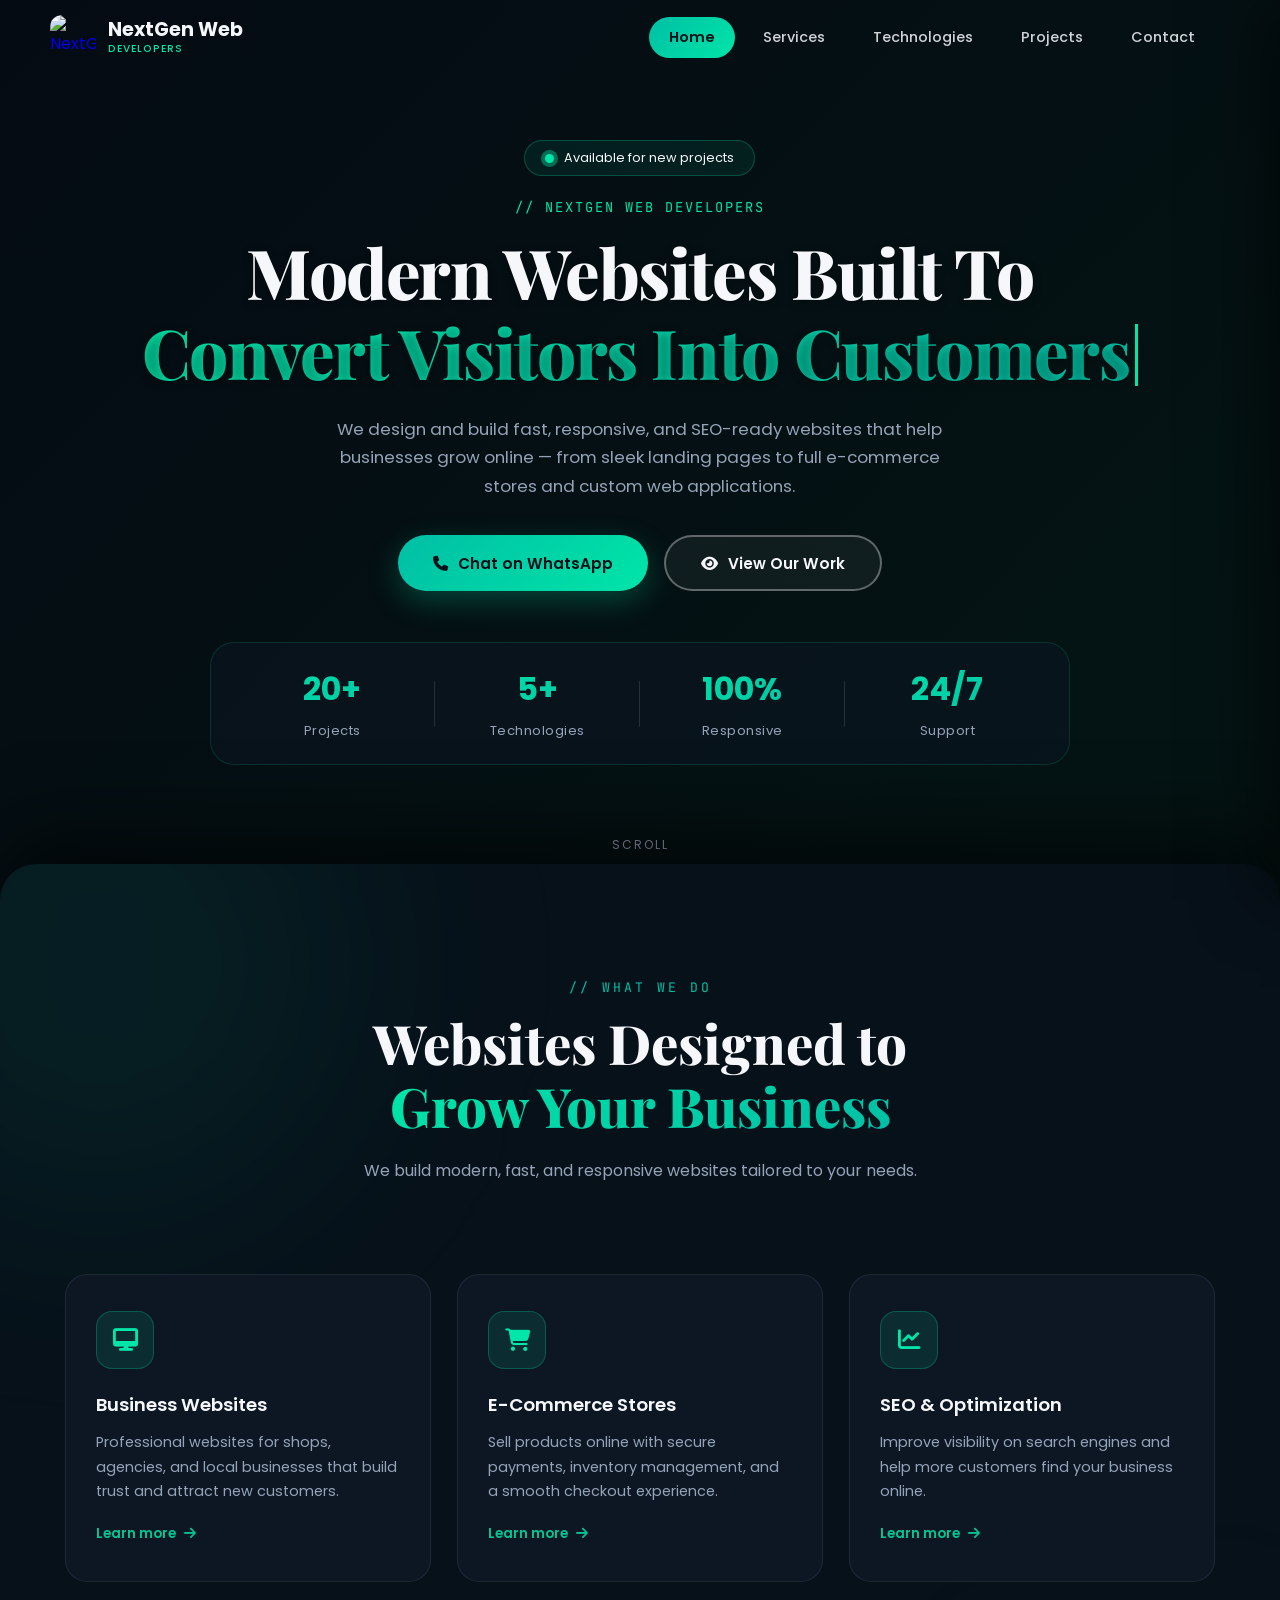
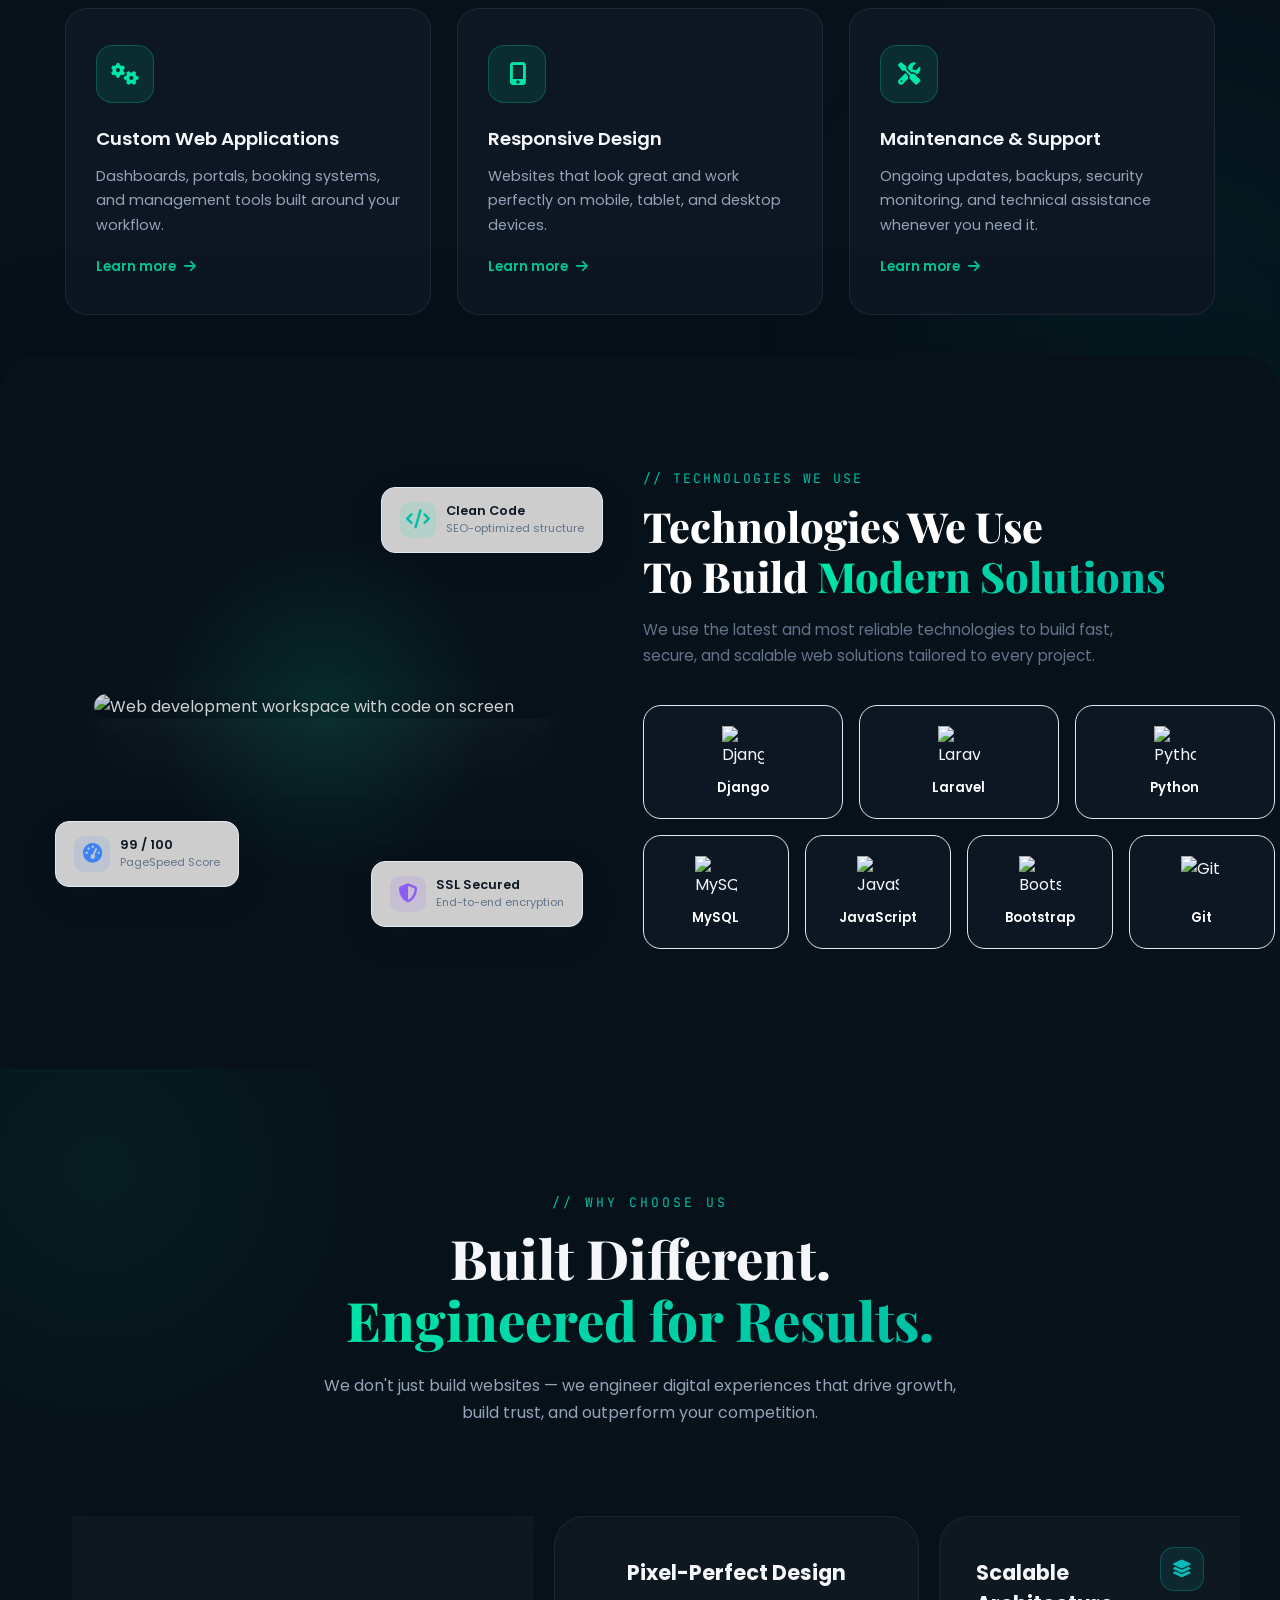
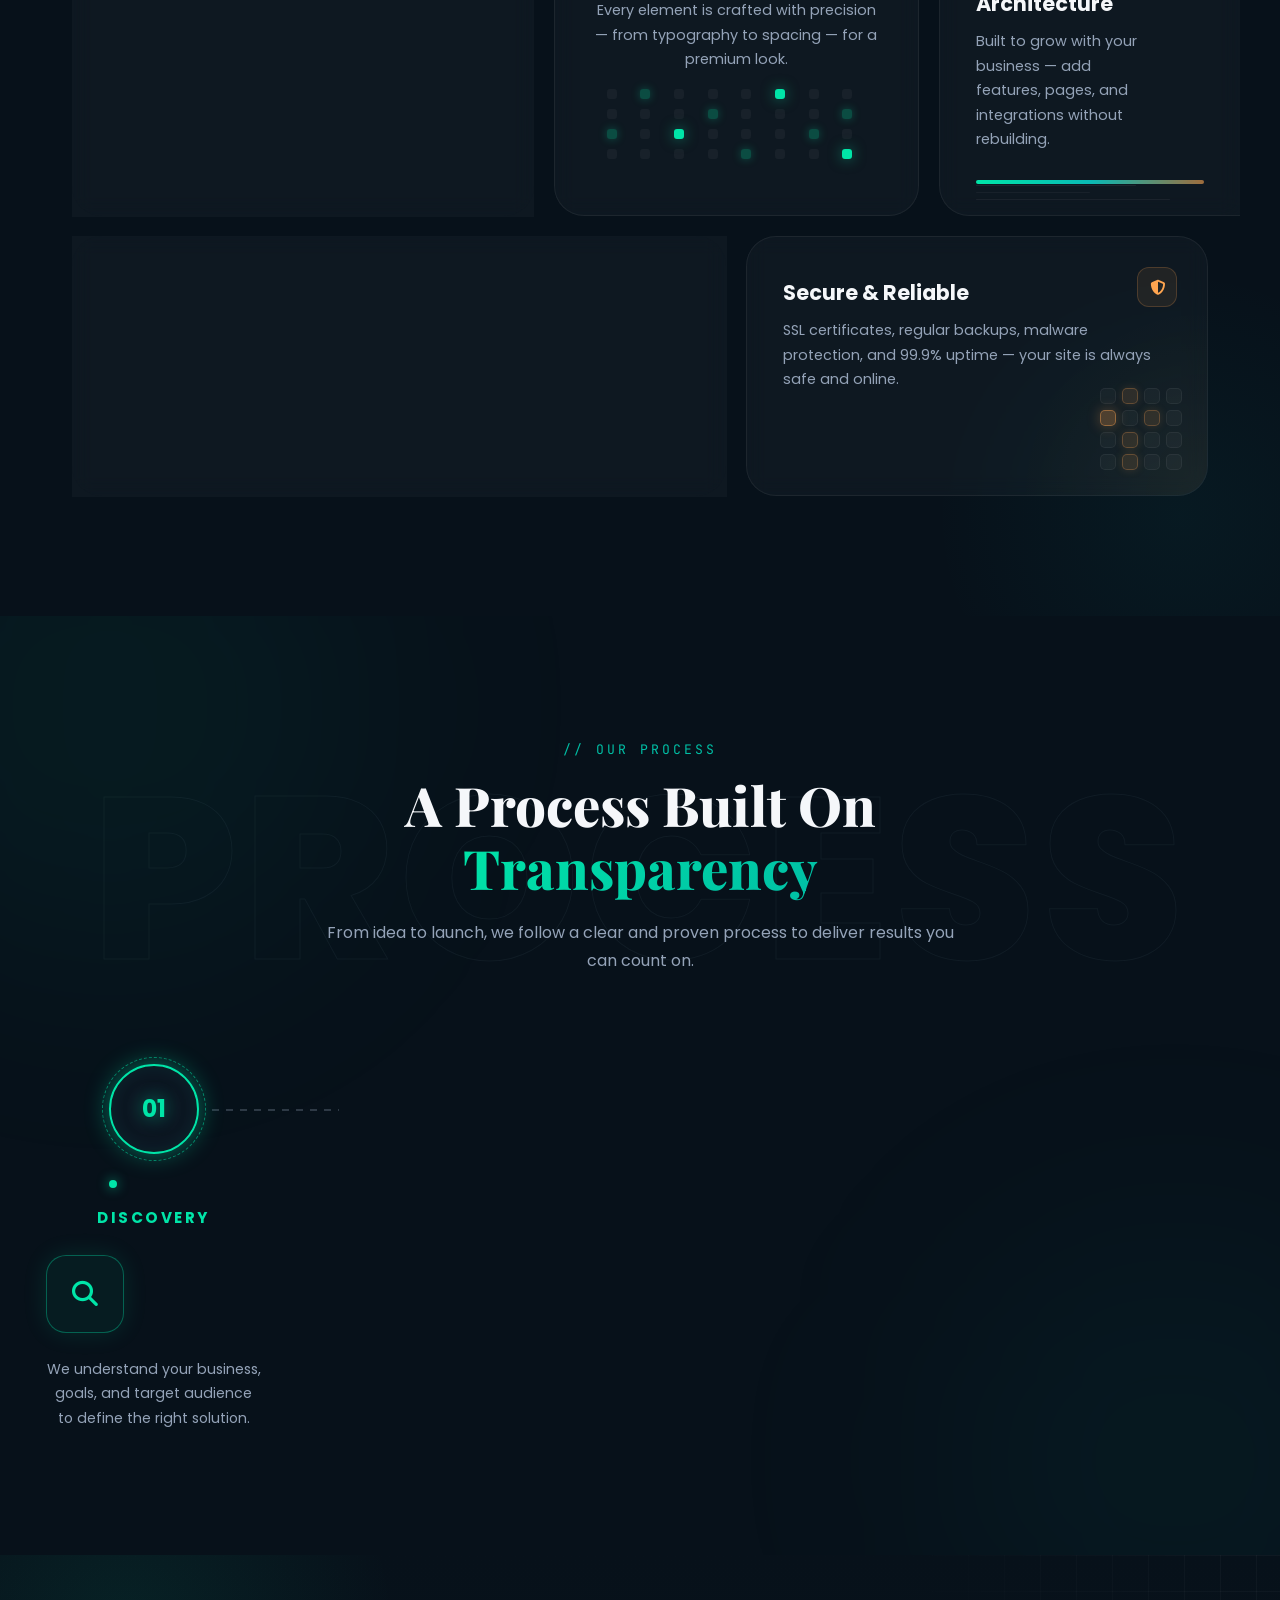
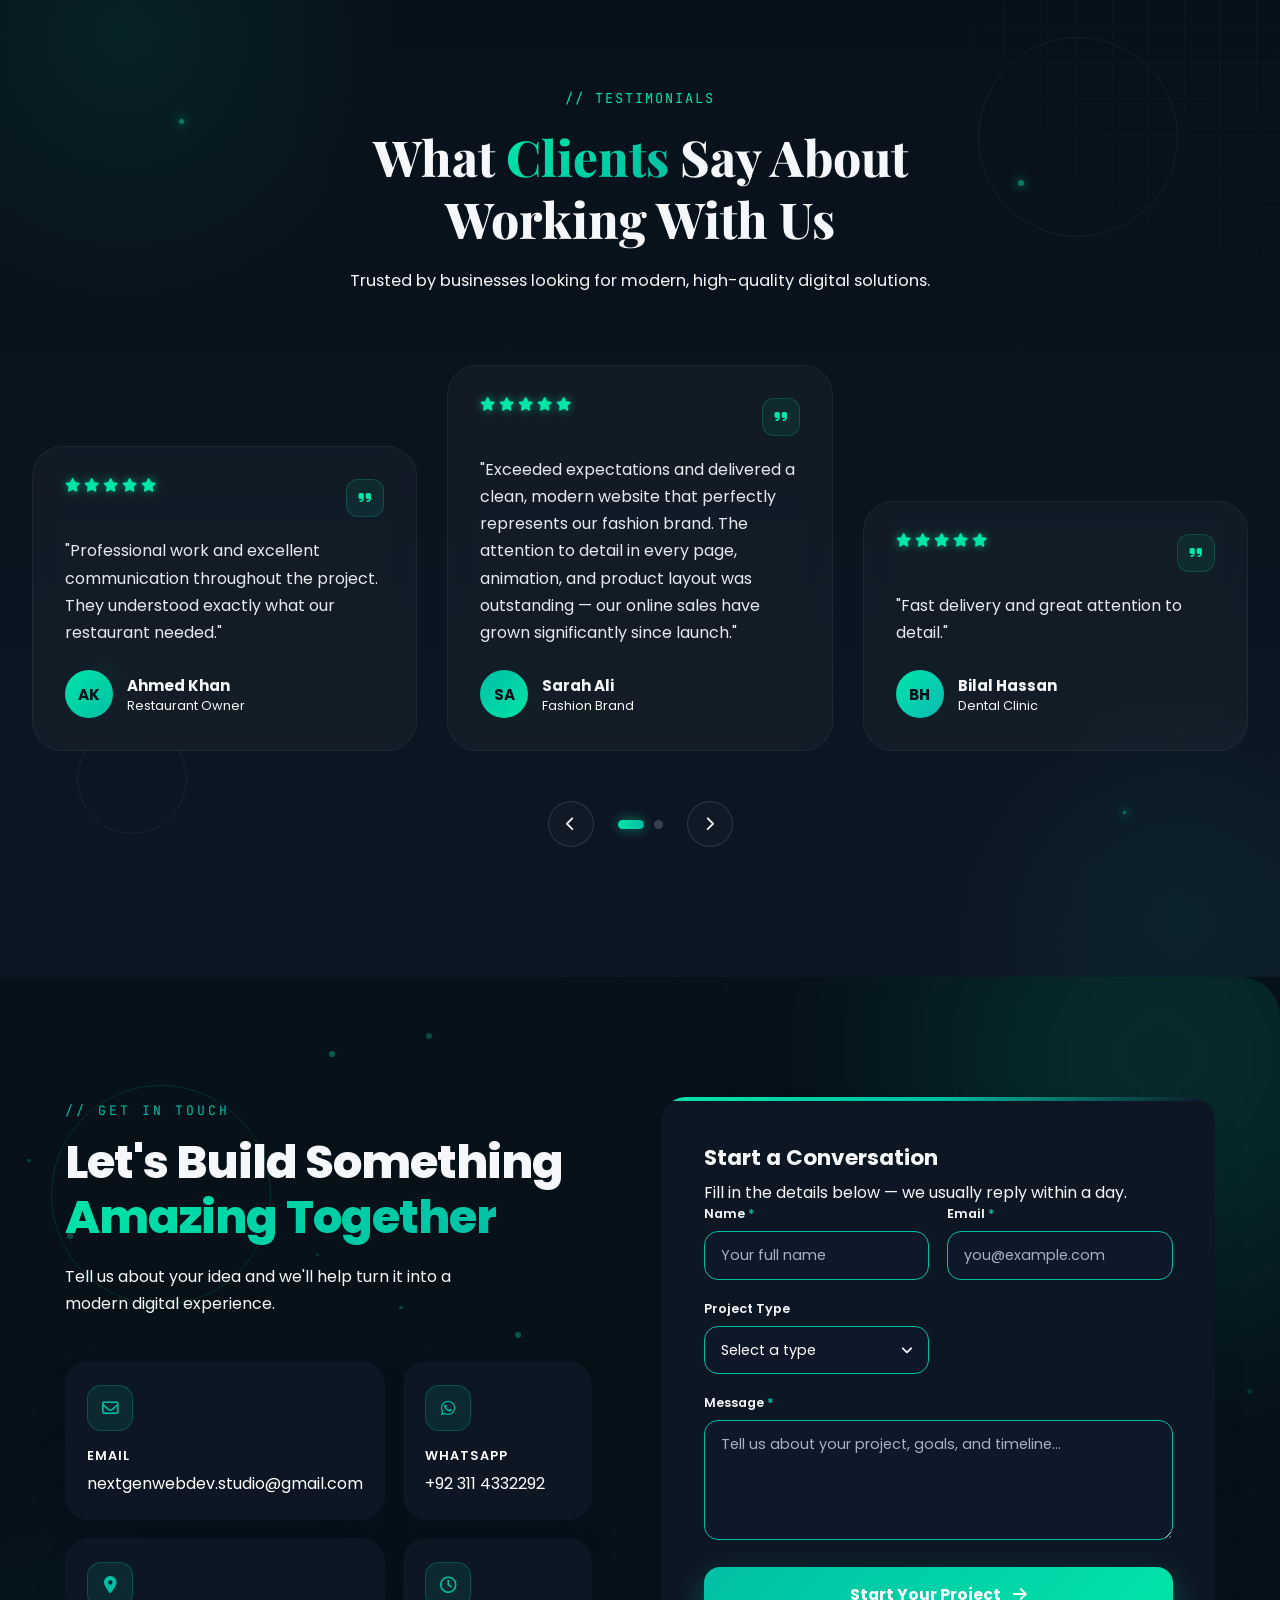
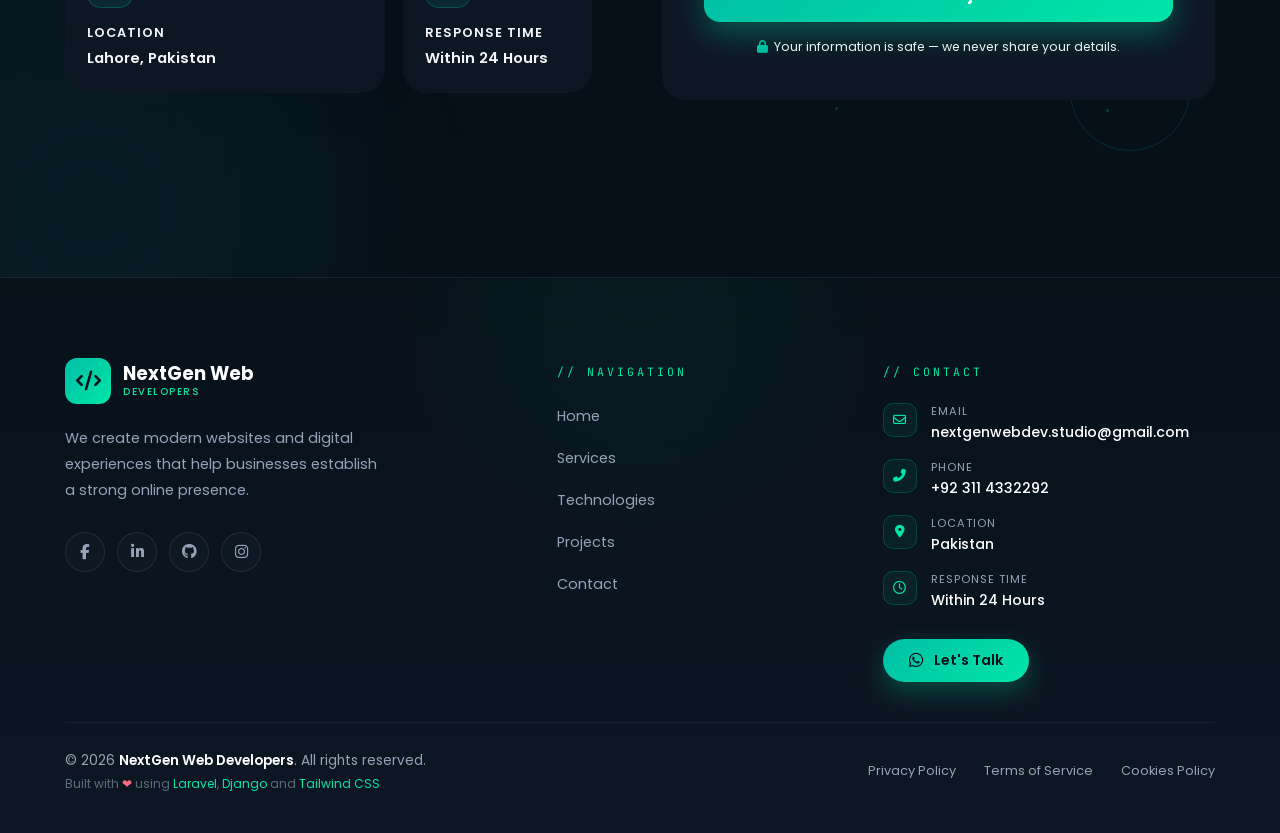
==== commit d4693496: "Update index.html" ====
--- a/index.html
+++ b/index.html
@@ -22,7 +22,7 @@
             <!-- Logo -->
             <a href="#" class="logo">
                 <div class="logo-icon">
-                <img src="https://raw.githubusercontent.com/Nextgen-webdev/Nextgen-webdev/main/images/logo.png" alt="NextGen Web Solutions Logo" class="nav-logo-img">
+                <img src="https://raw.githubusercontent.com/Nextgen-webdev/Nextgen-webdev/images/logo.png" alt="NextGen Web Solutions Logo" class="nav-logo-img">
             </div>
                 <div class="logo-text">
                     <span class="university-name">NextGen Web</span>
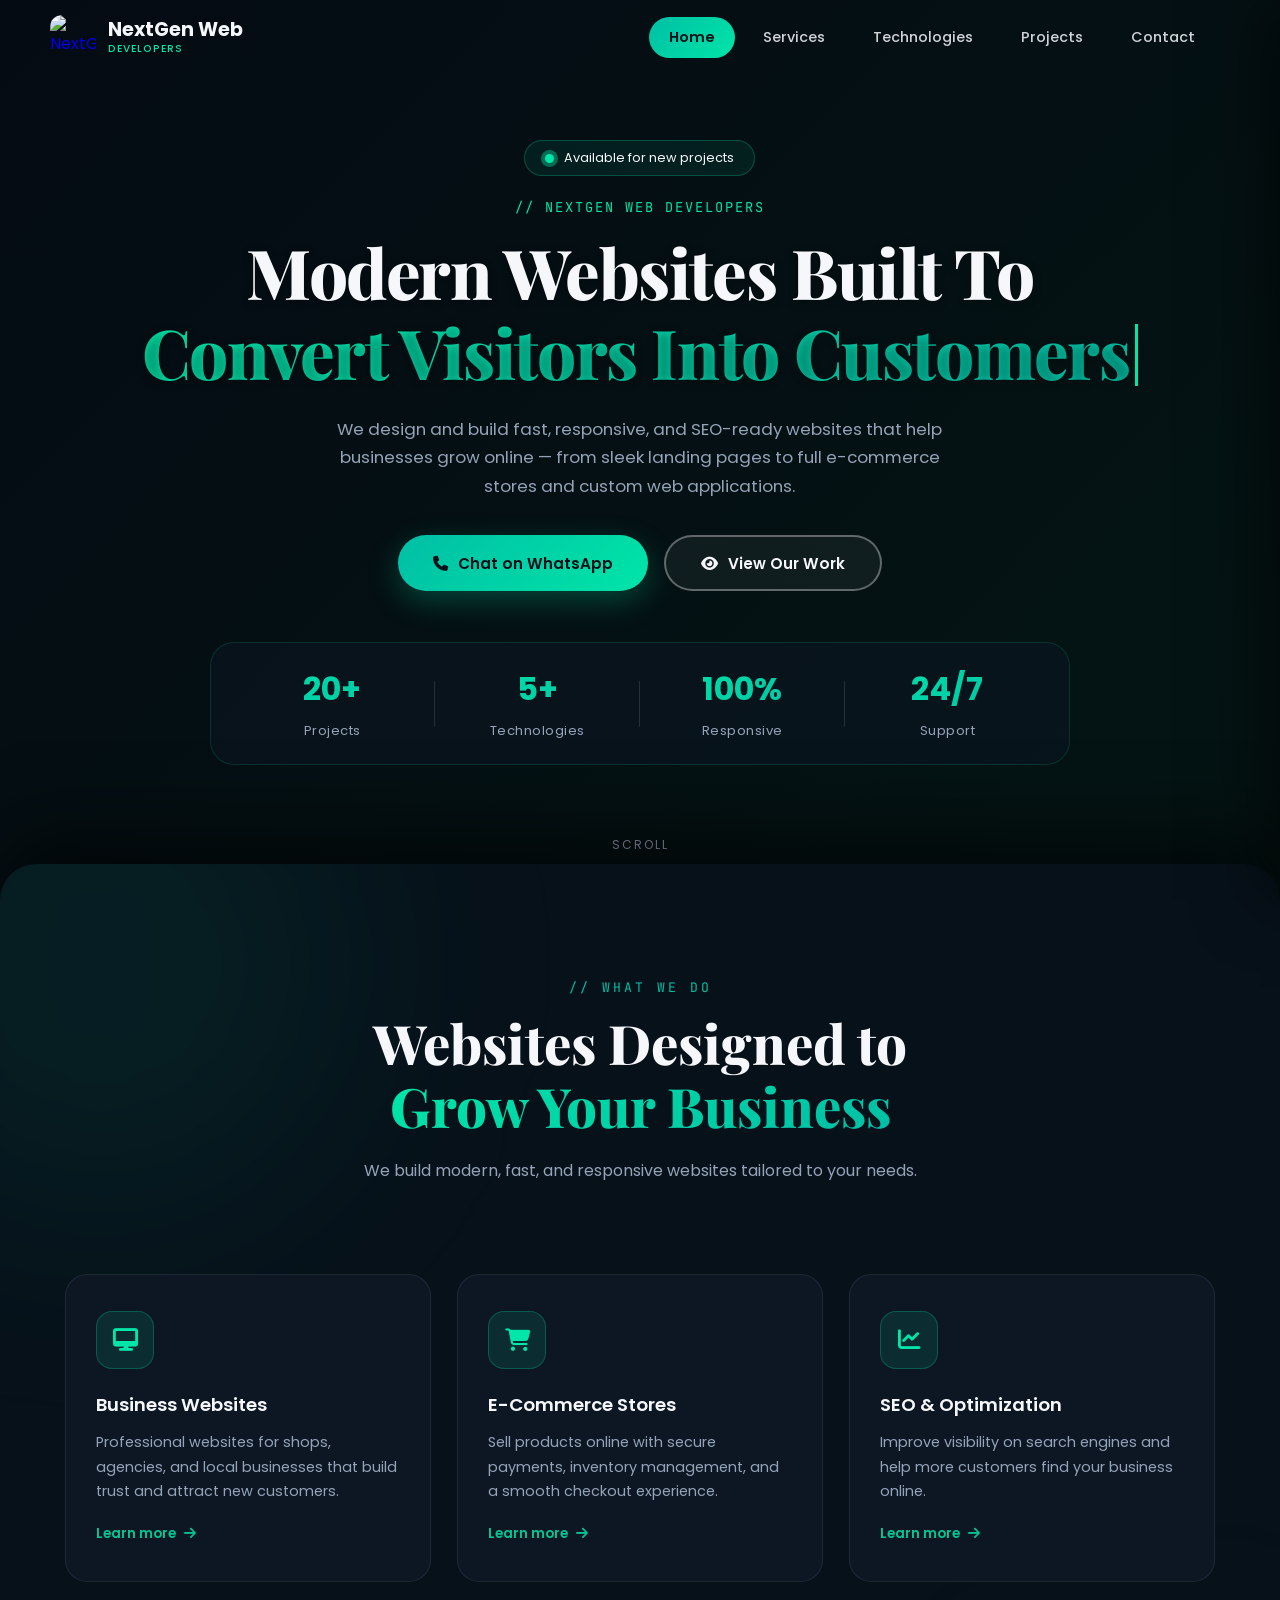
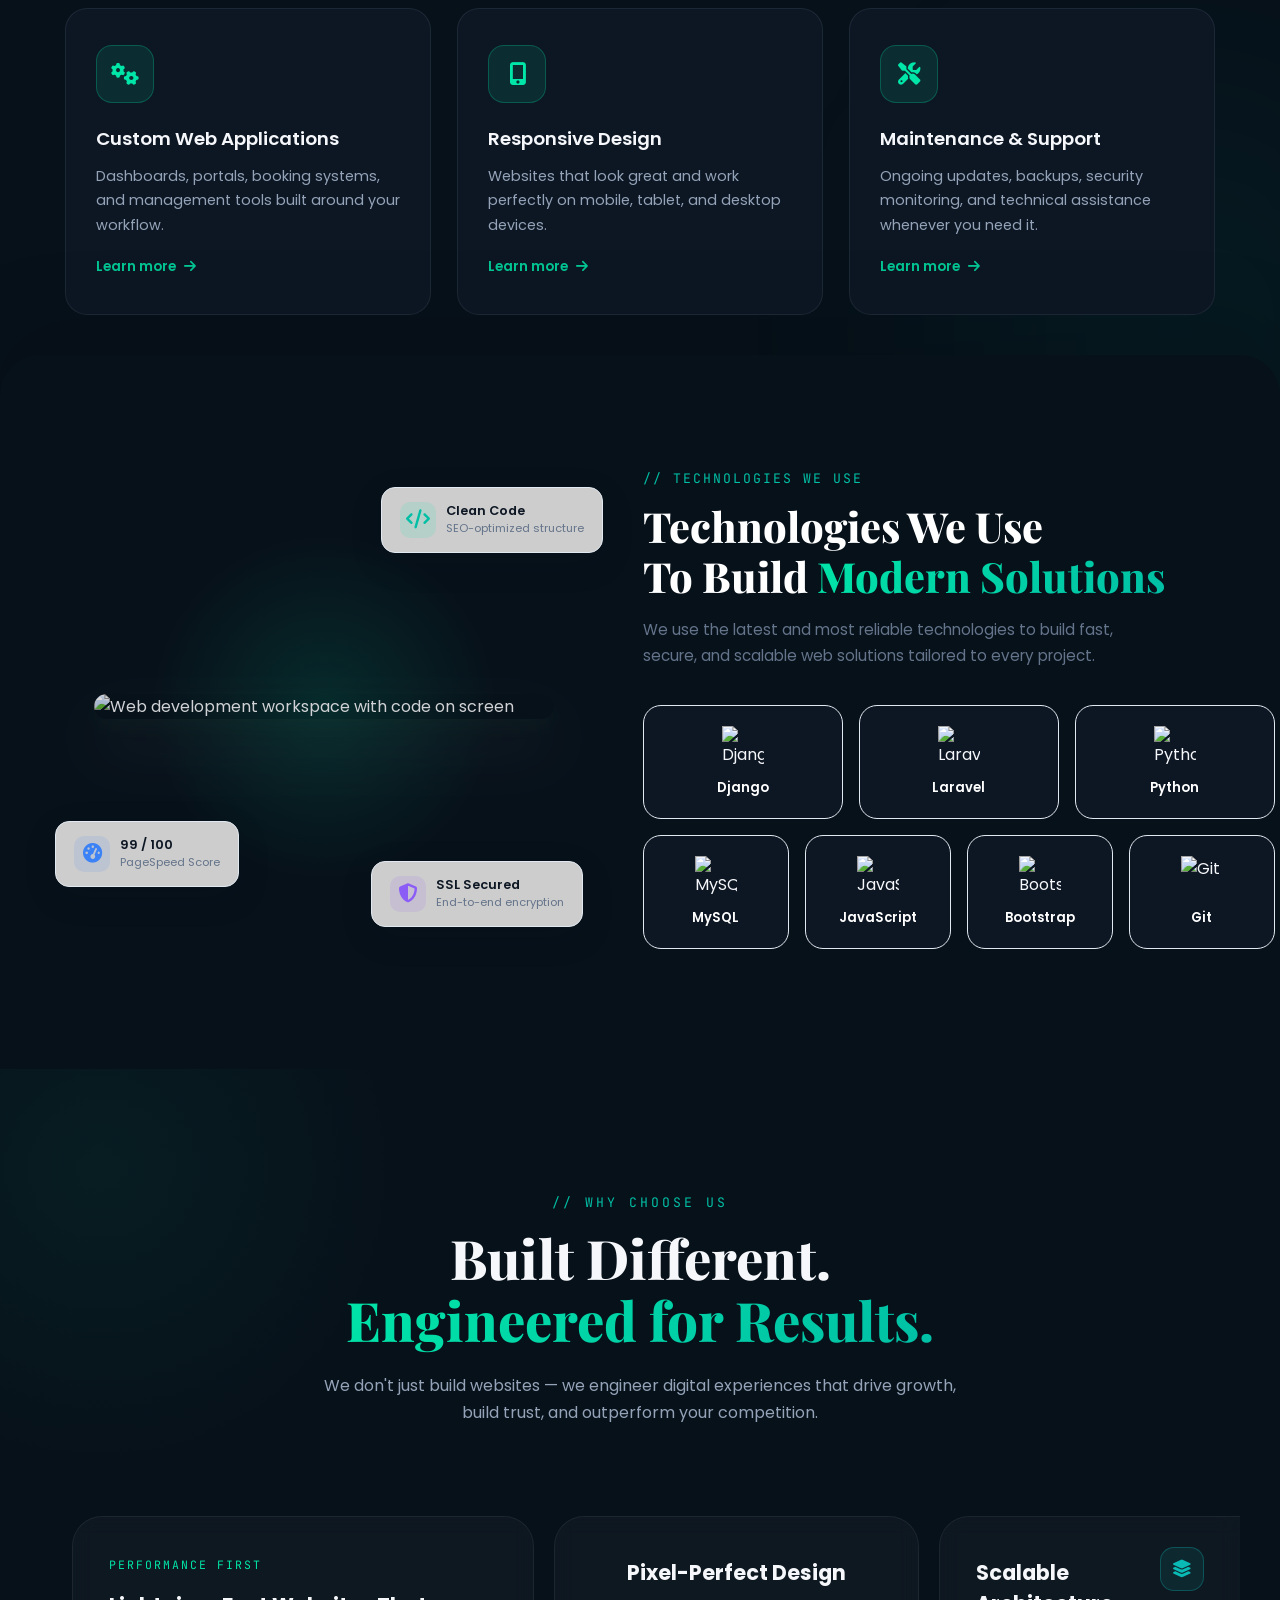
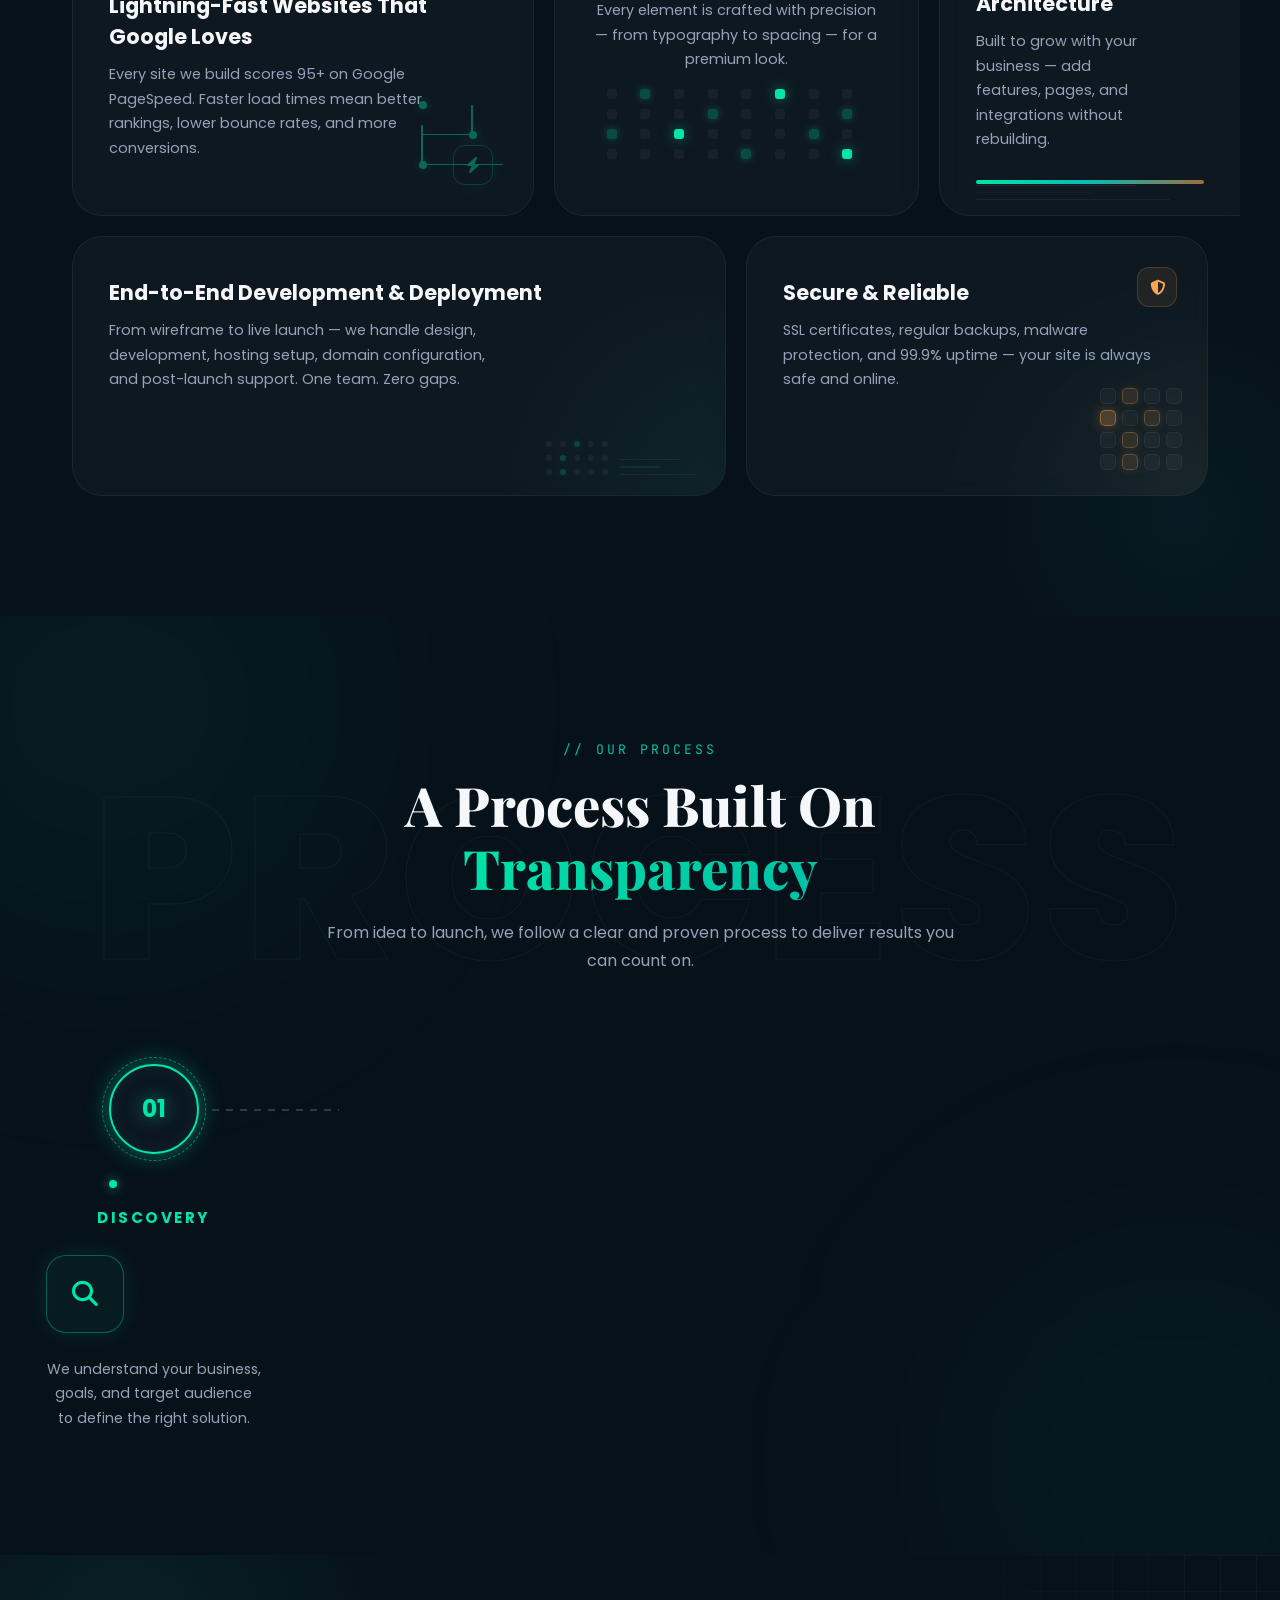
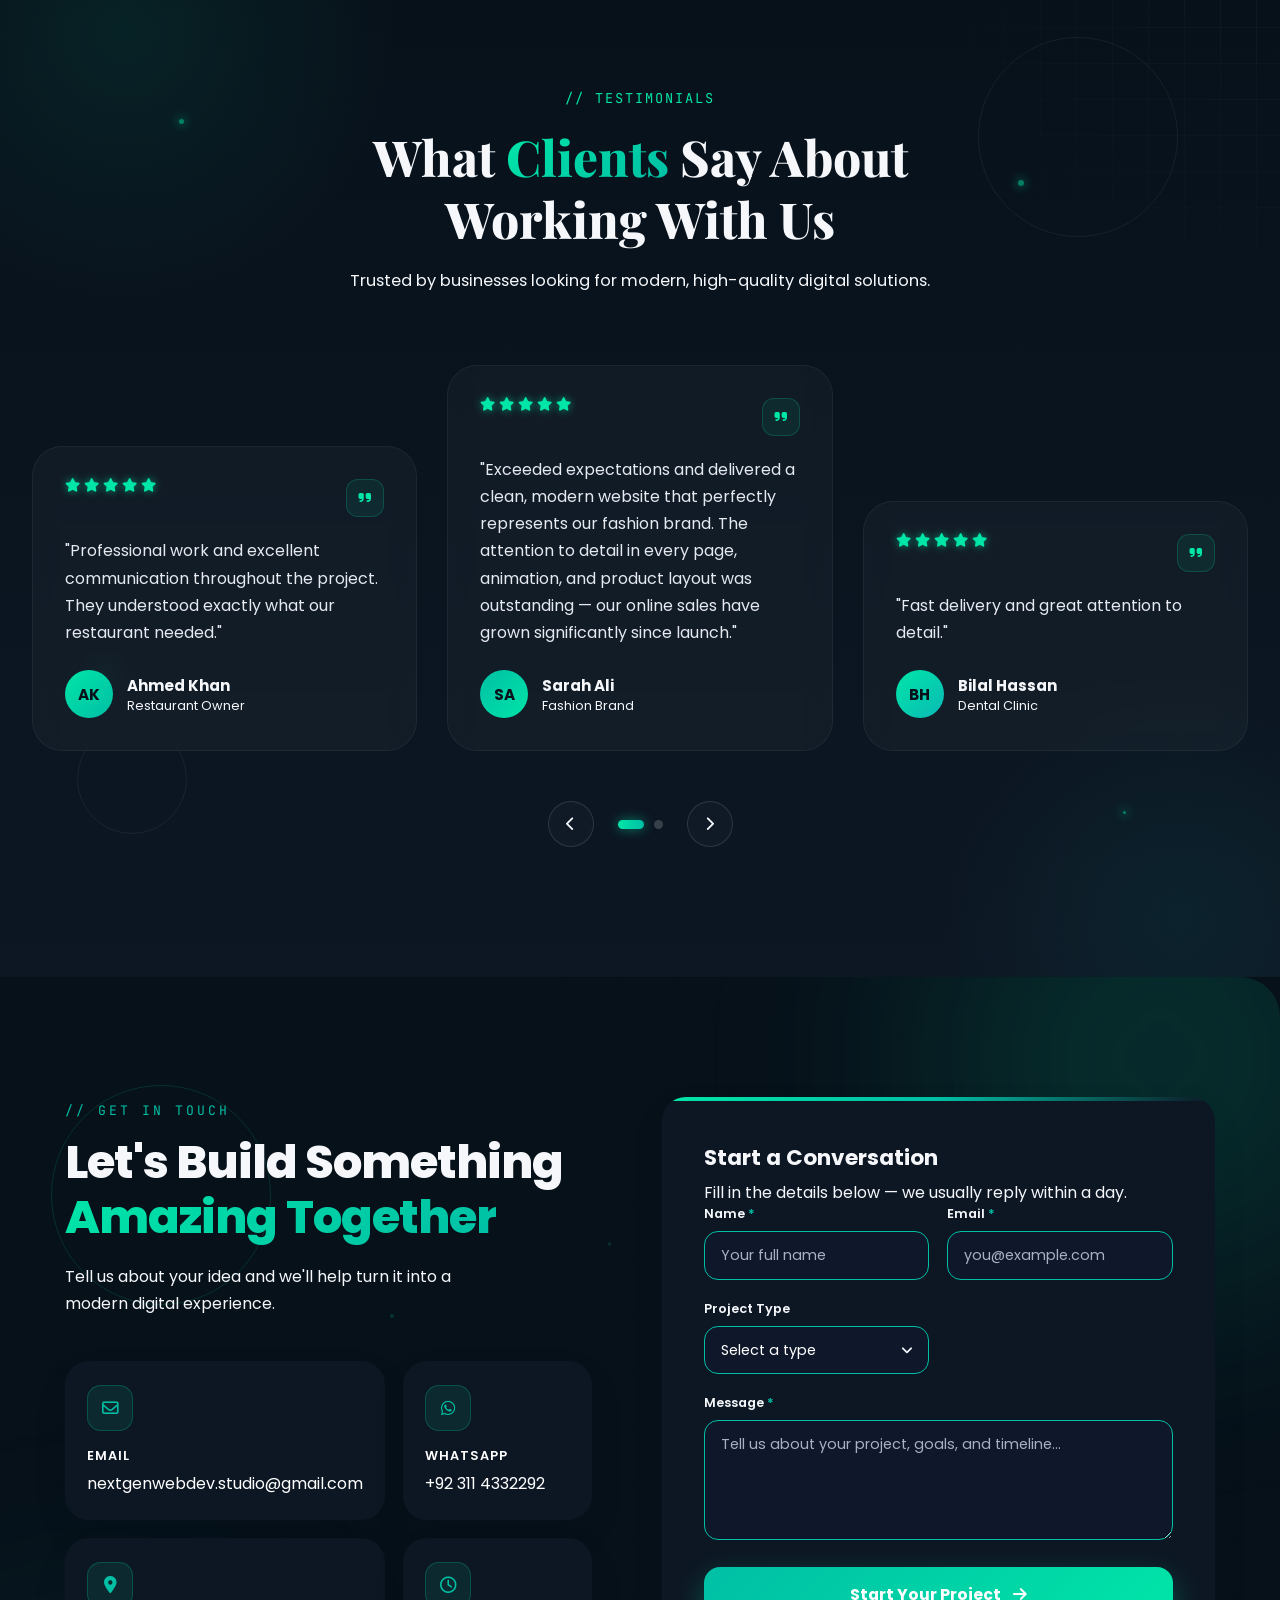
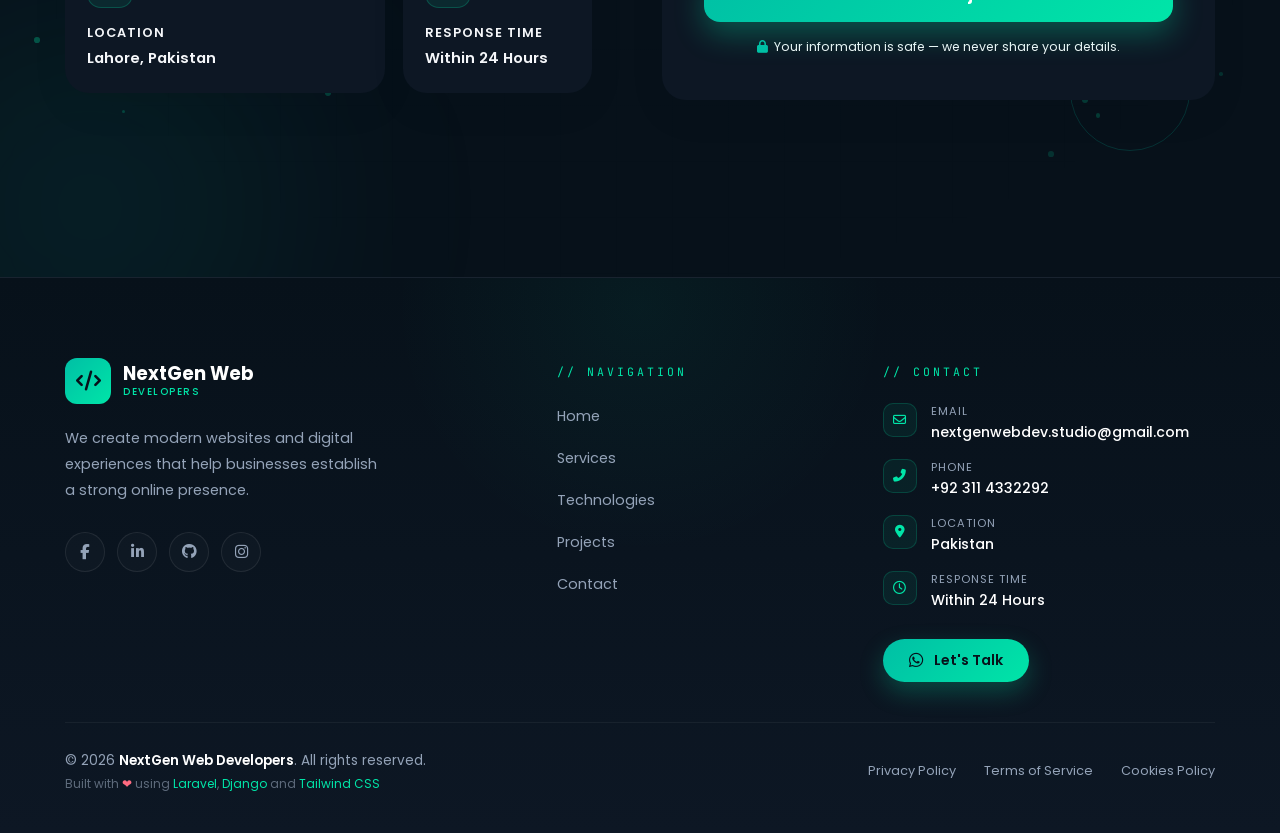
==== commit 213ac48a: "Update index.html" ====
--- a/index.html
+++ b/index.html
@@ -22,7 +22,7 @@
             <!-- Logo -->
             <a href="#" class="logo">
                 <div class="logo-icon">
-                <img src="https://raw.githubusercontent.com/Nextgen-webdev/Nextgen-webdev/images/logo.png" alt="NextGen Web Solutions Logo" class="nav-logo-img">
+                <img src="https://github.com/Nextgen-webdev/Nextgen-webdev/blob/main/images/logo.png" alt="NextGen Web Solutions Logo" class="nav-logo-img">
             </div>
                 <div class="logo-text">
                     <span class="university-name">NextGen Web</span>
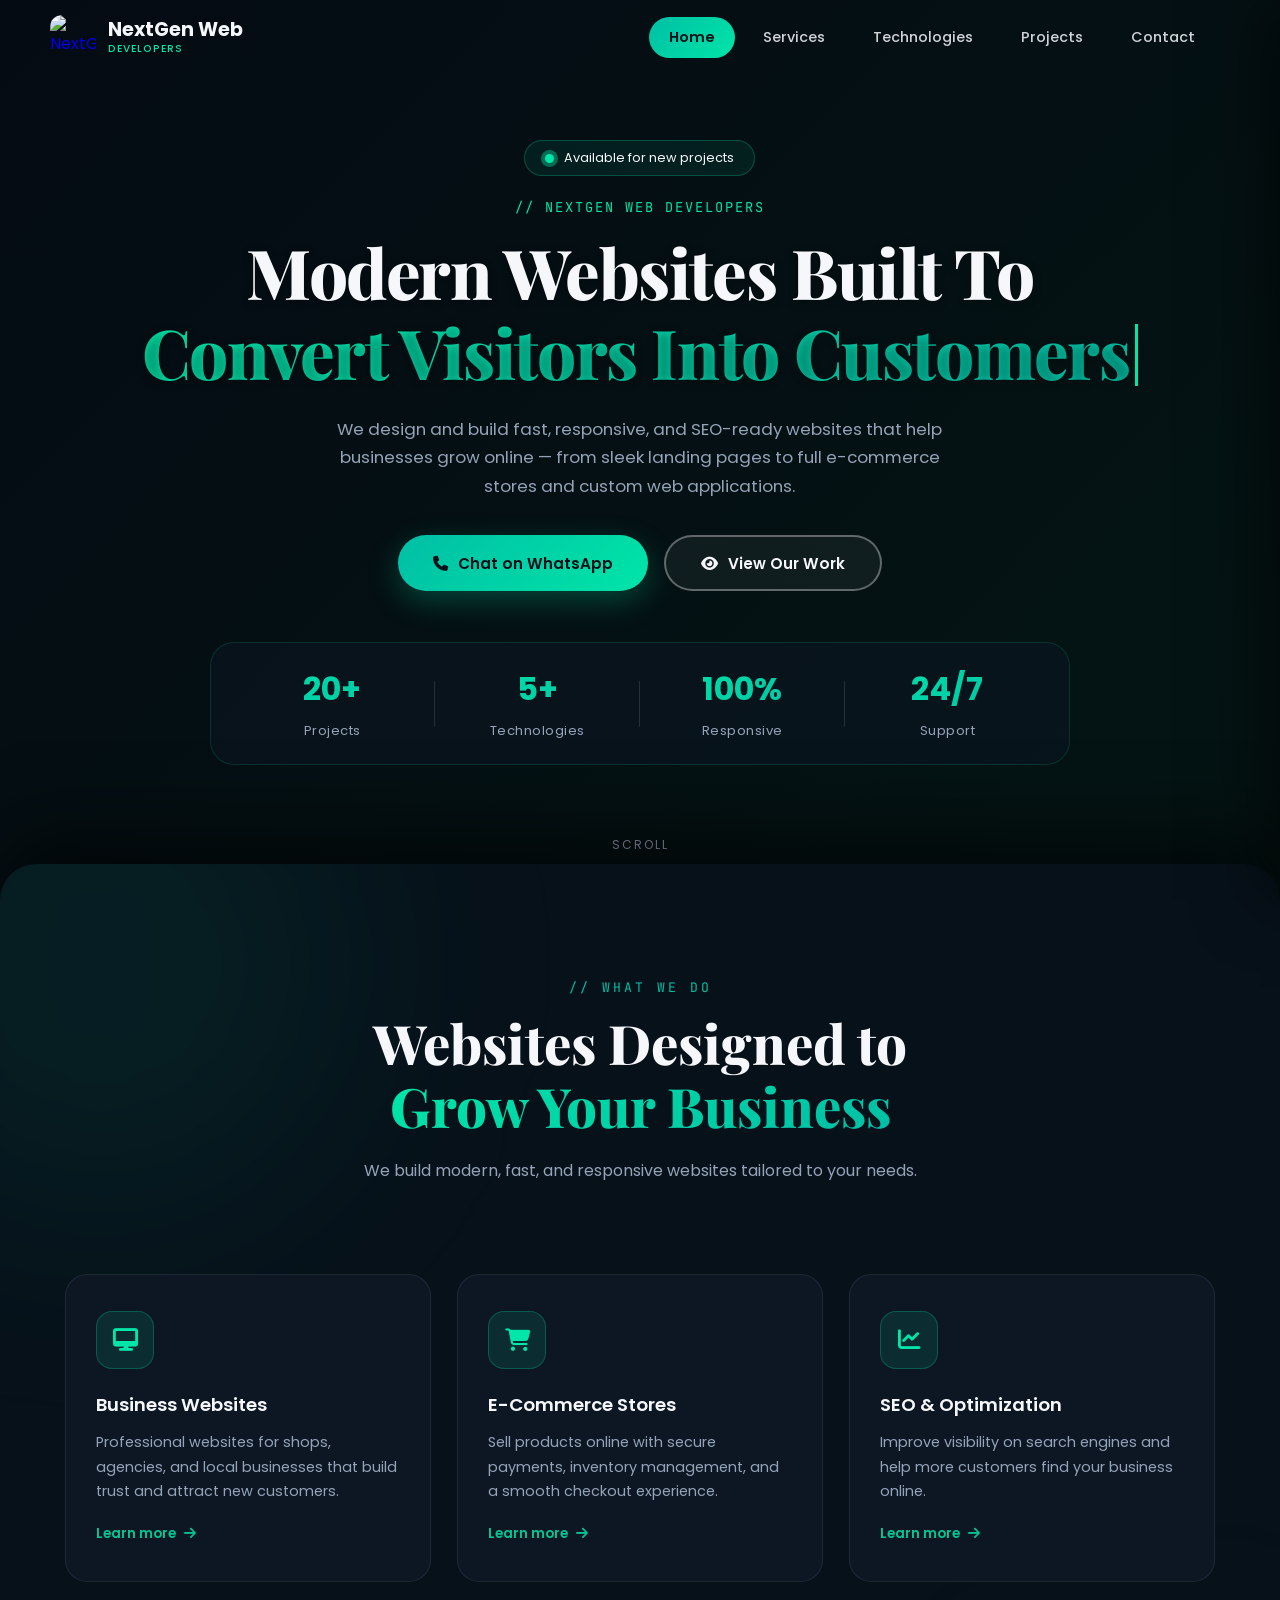
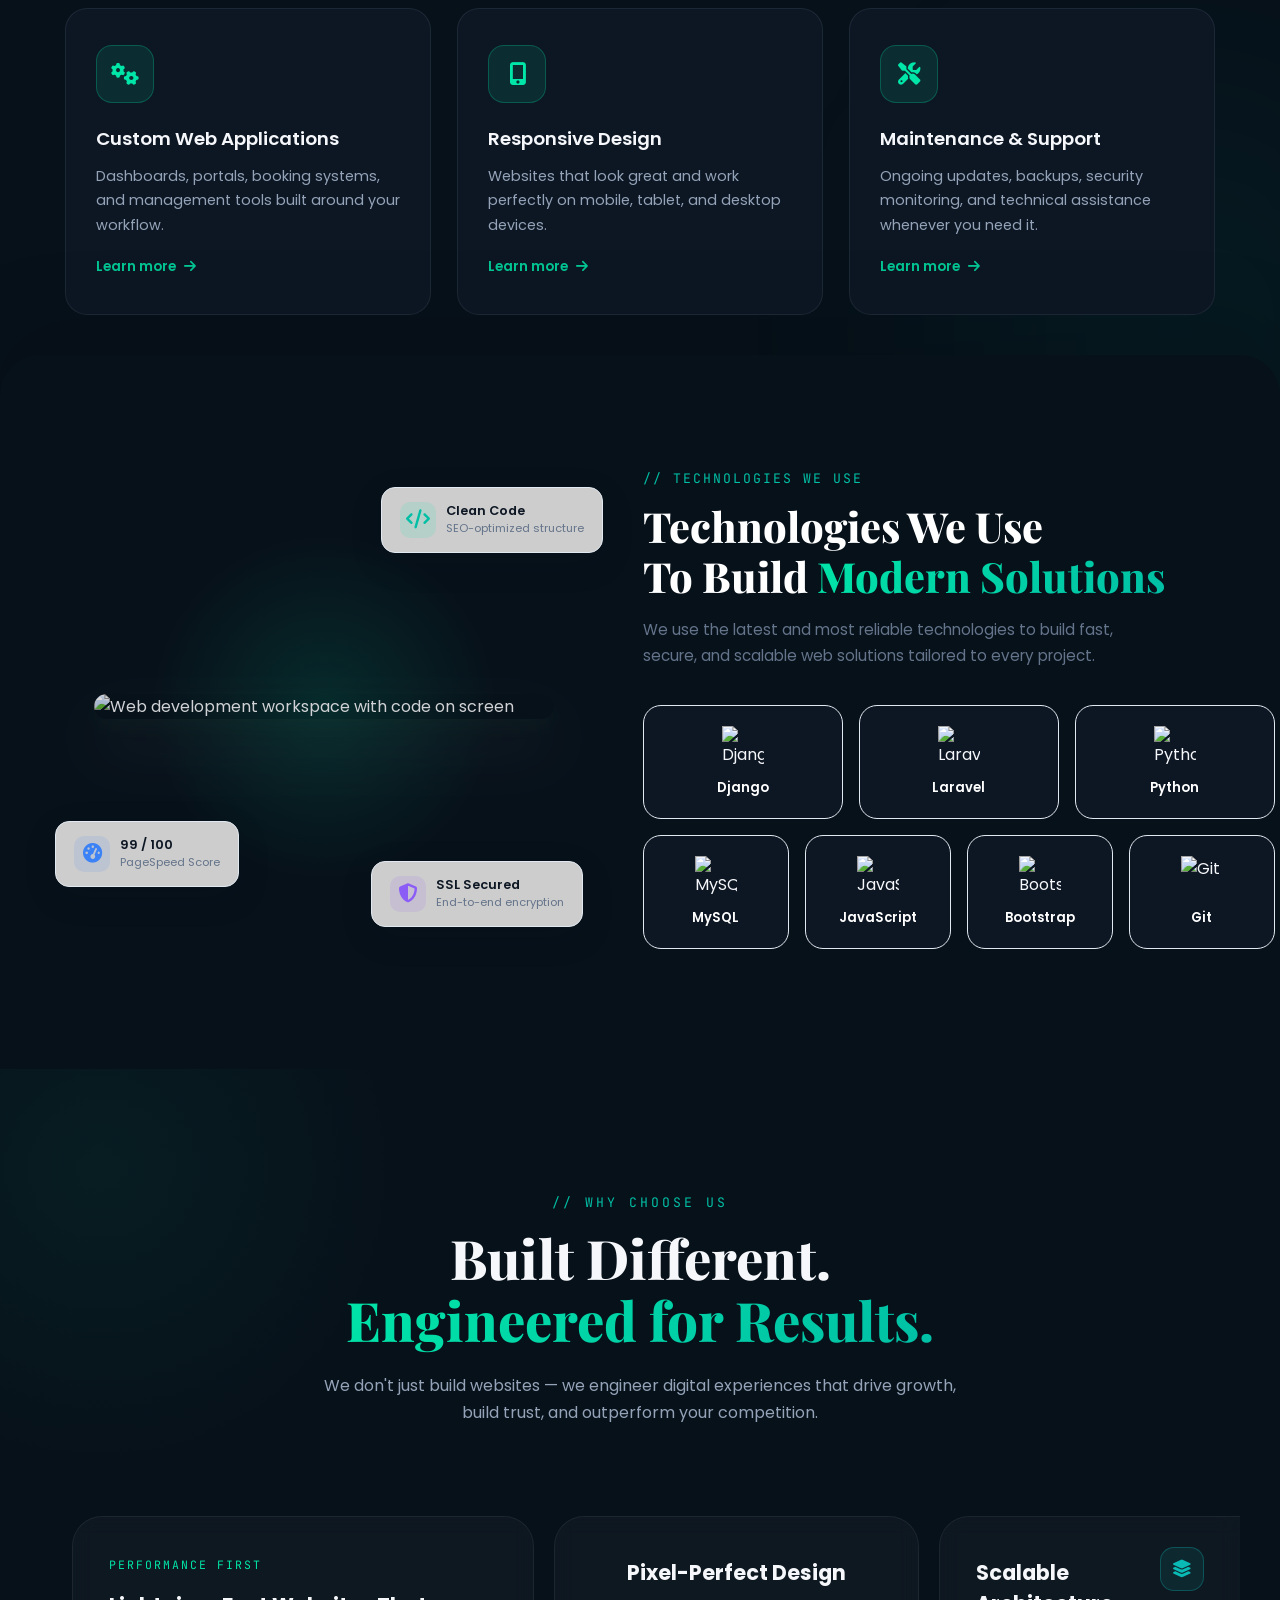
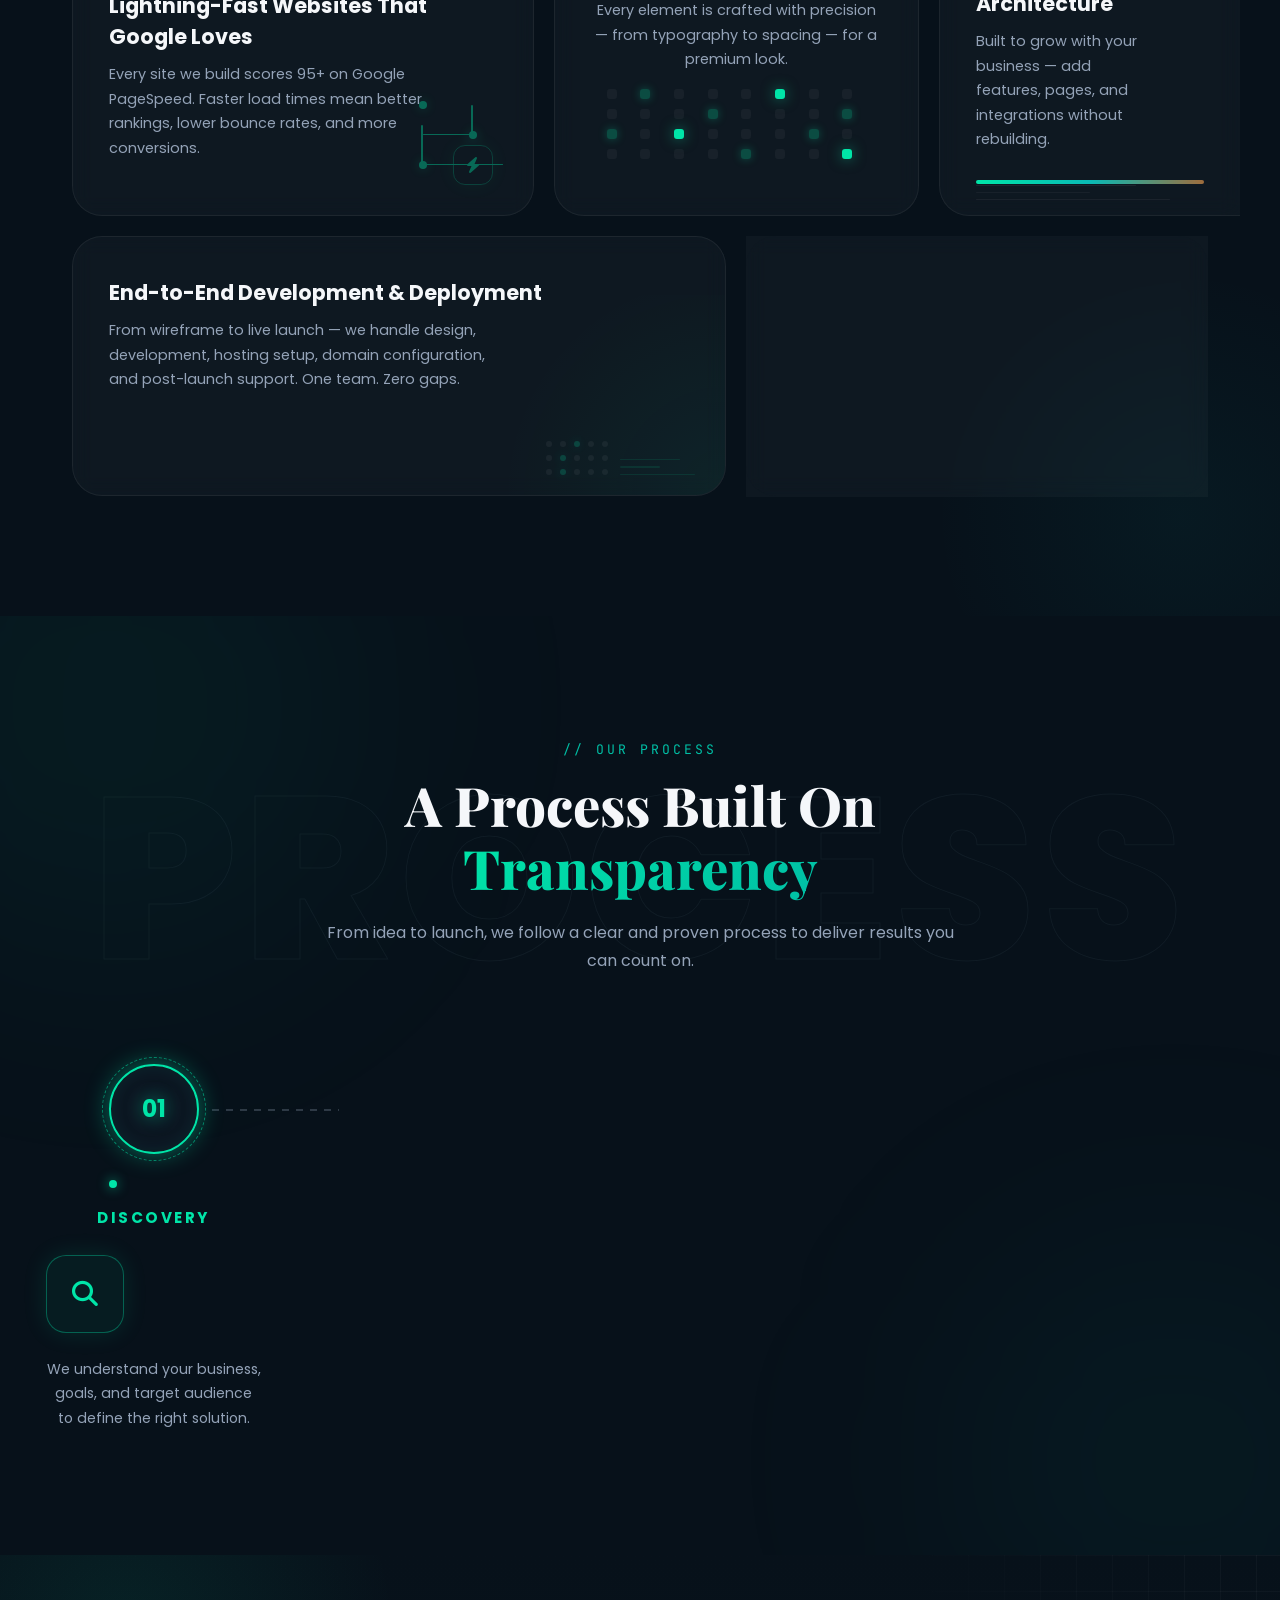
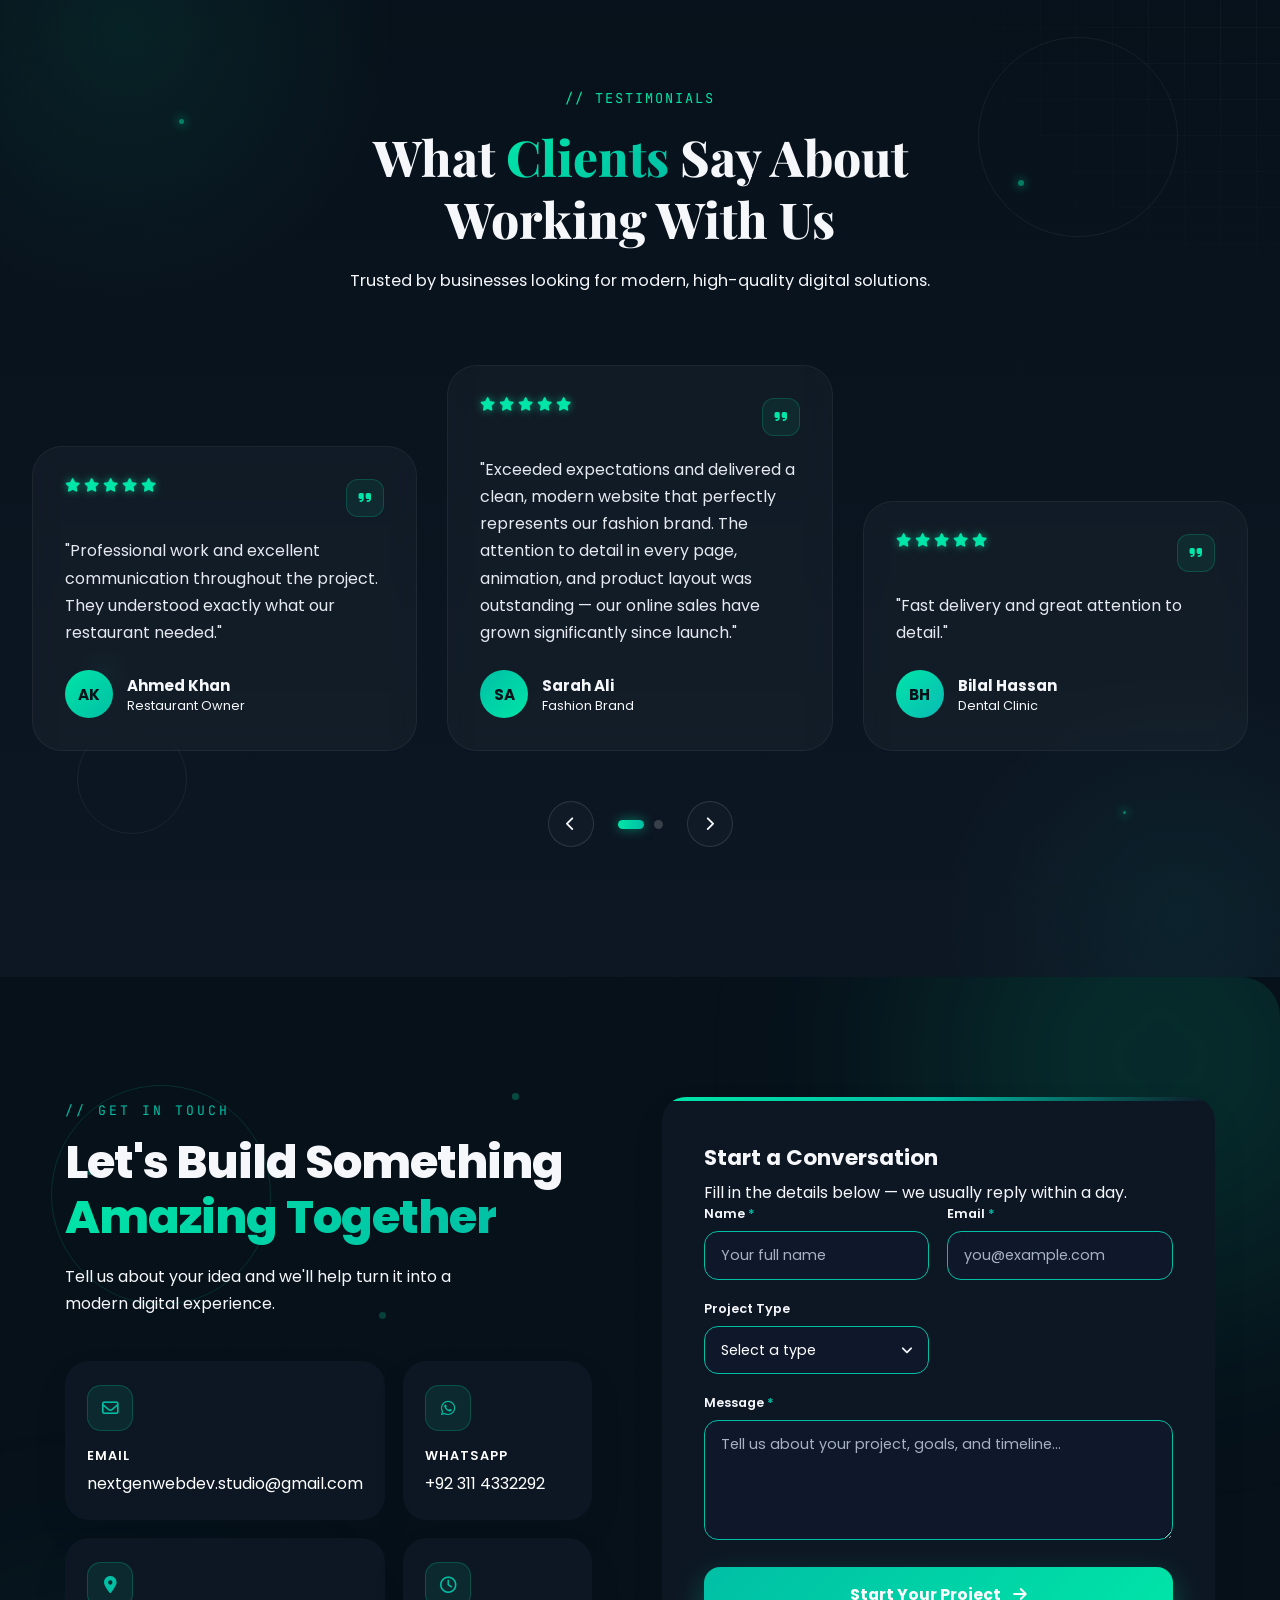
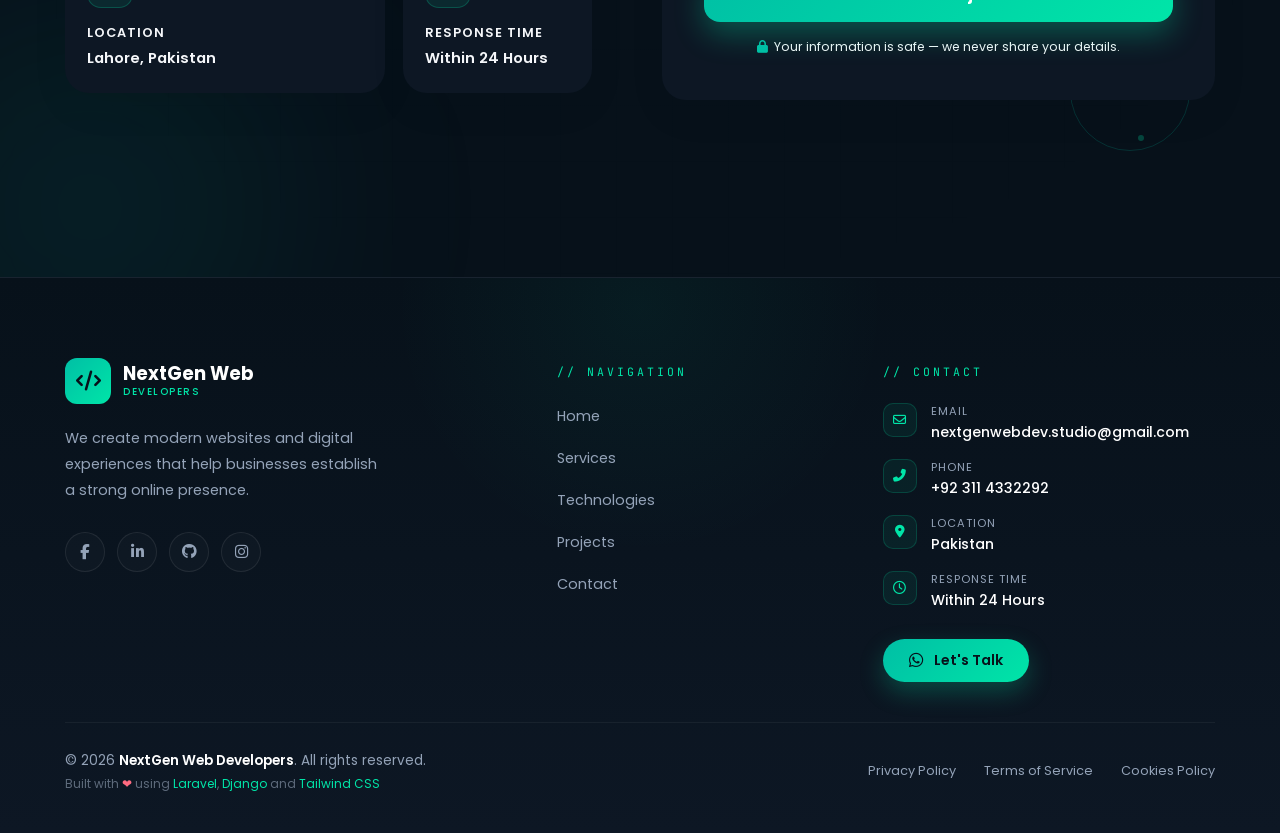
==== commit 692931b6: "Update index.html" ====
--- a/index.html
+++ b/index.html
@@ -22,7 +22,7 @@
             <!-- Logo -->
             <a href="#" class="logo">
                 <div class="logo-icon">
-                <img src="https://github.com/Nextgen-webdev/Nextgen-webdev/blob/main/images/logo.png" alt="NextGen Web Solutions Logo" class="nav-logo-img">
+                <img src="https://raw.githubusercontent.com/Nextgen-webdev/Nextgen-webdev/main/images/logo.png" alt="NextGen Web Solutions Logo" class="nav-logo-img">
             </div>
                 <div class="logo-text">
                     <span class="university-name">NextGen Web</span>
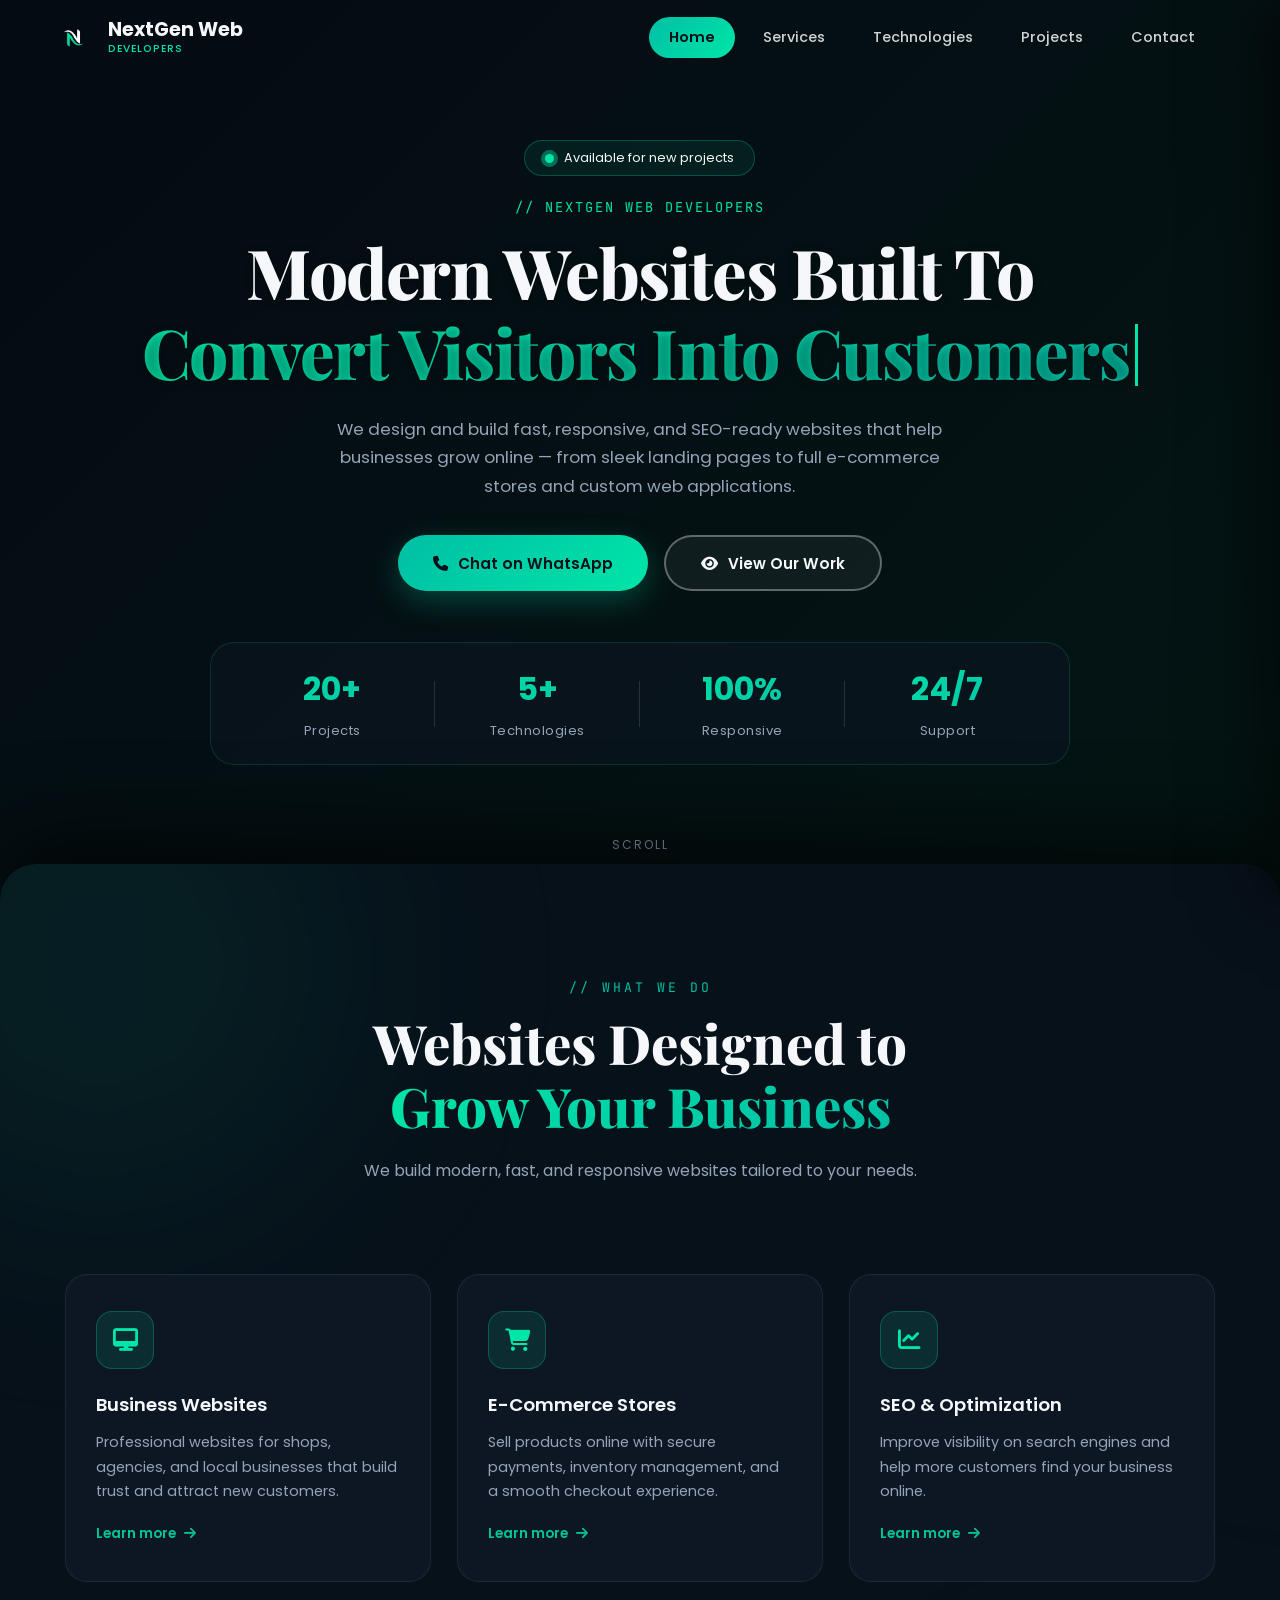
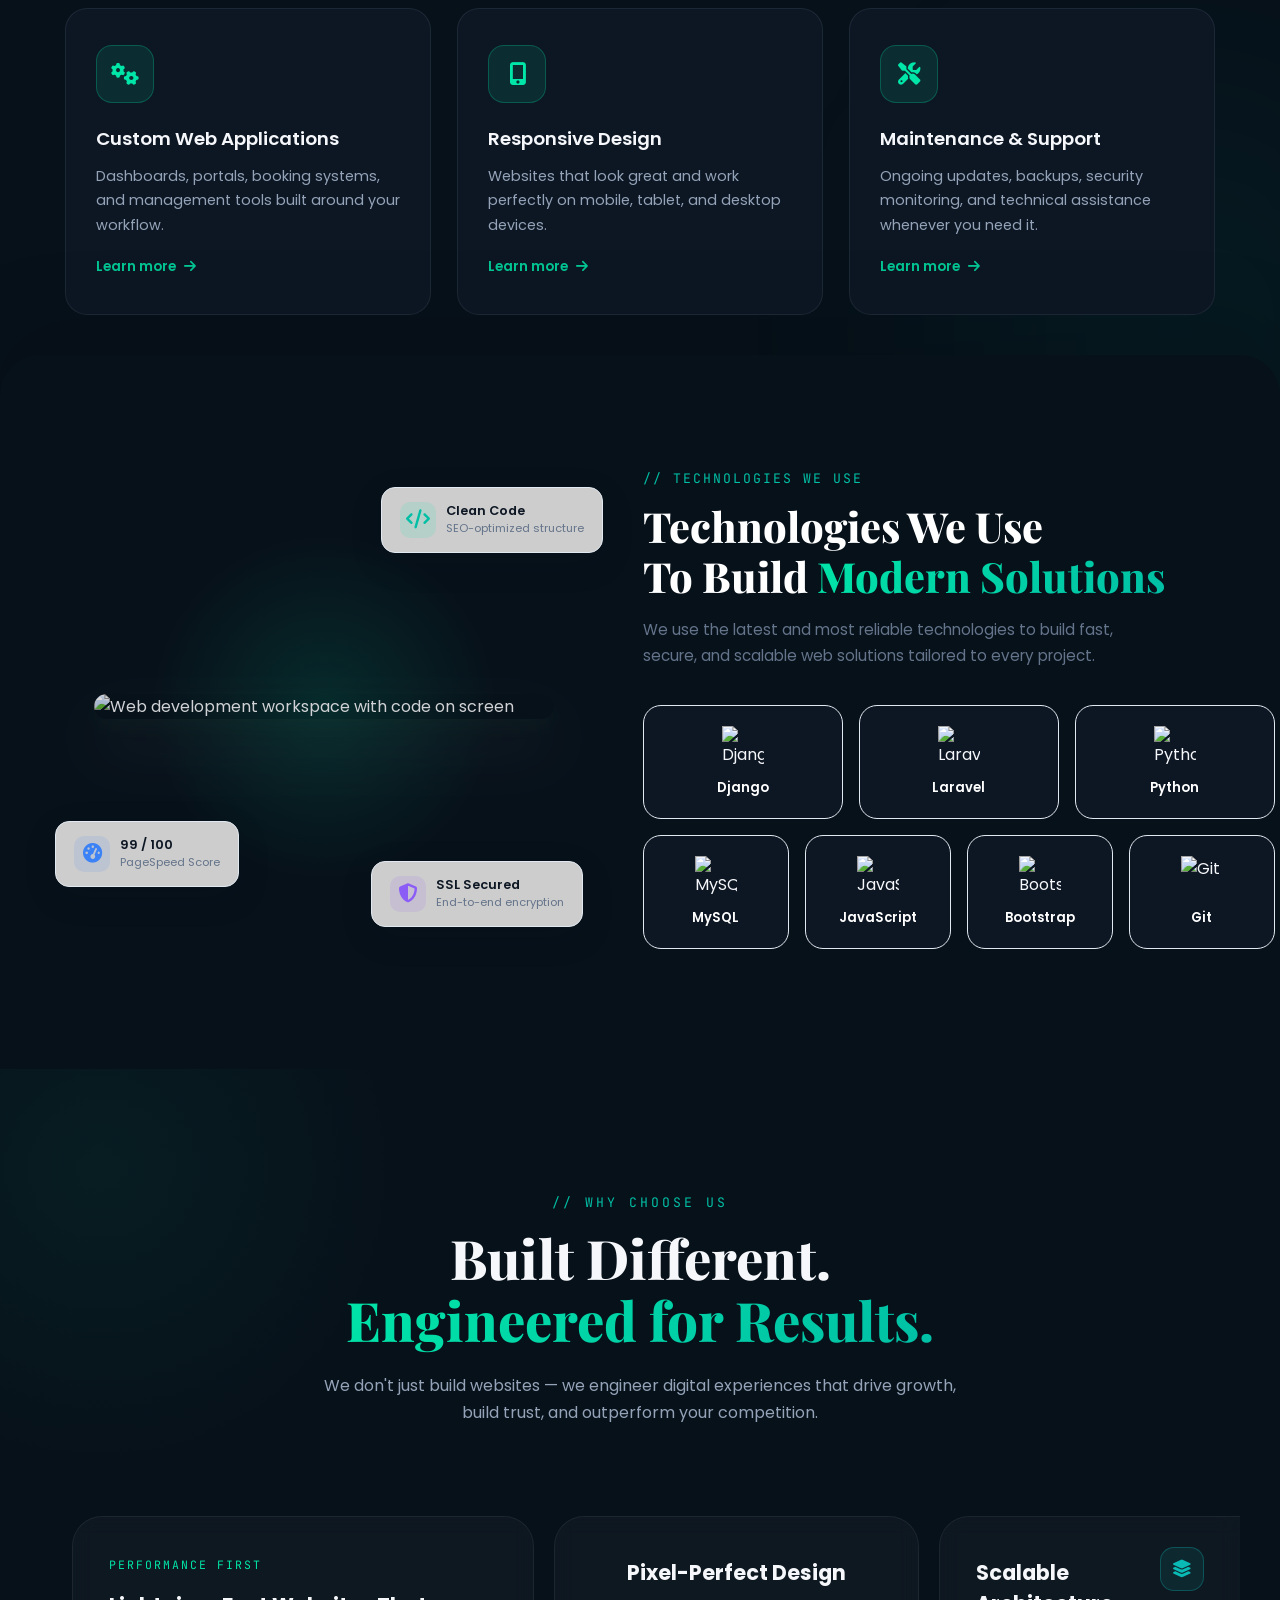
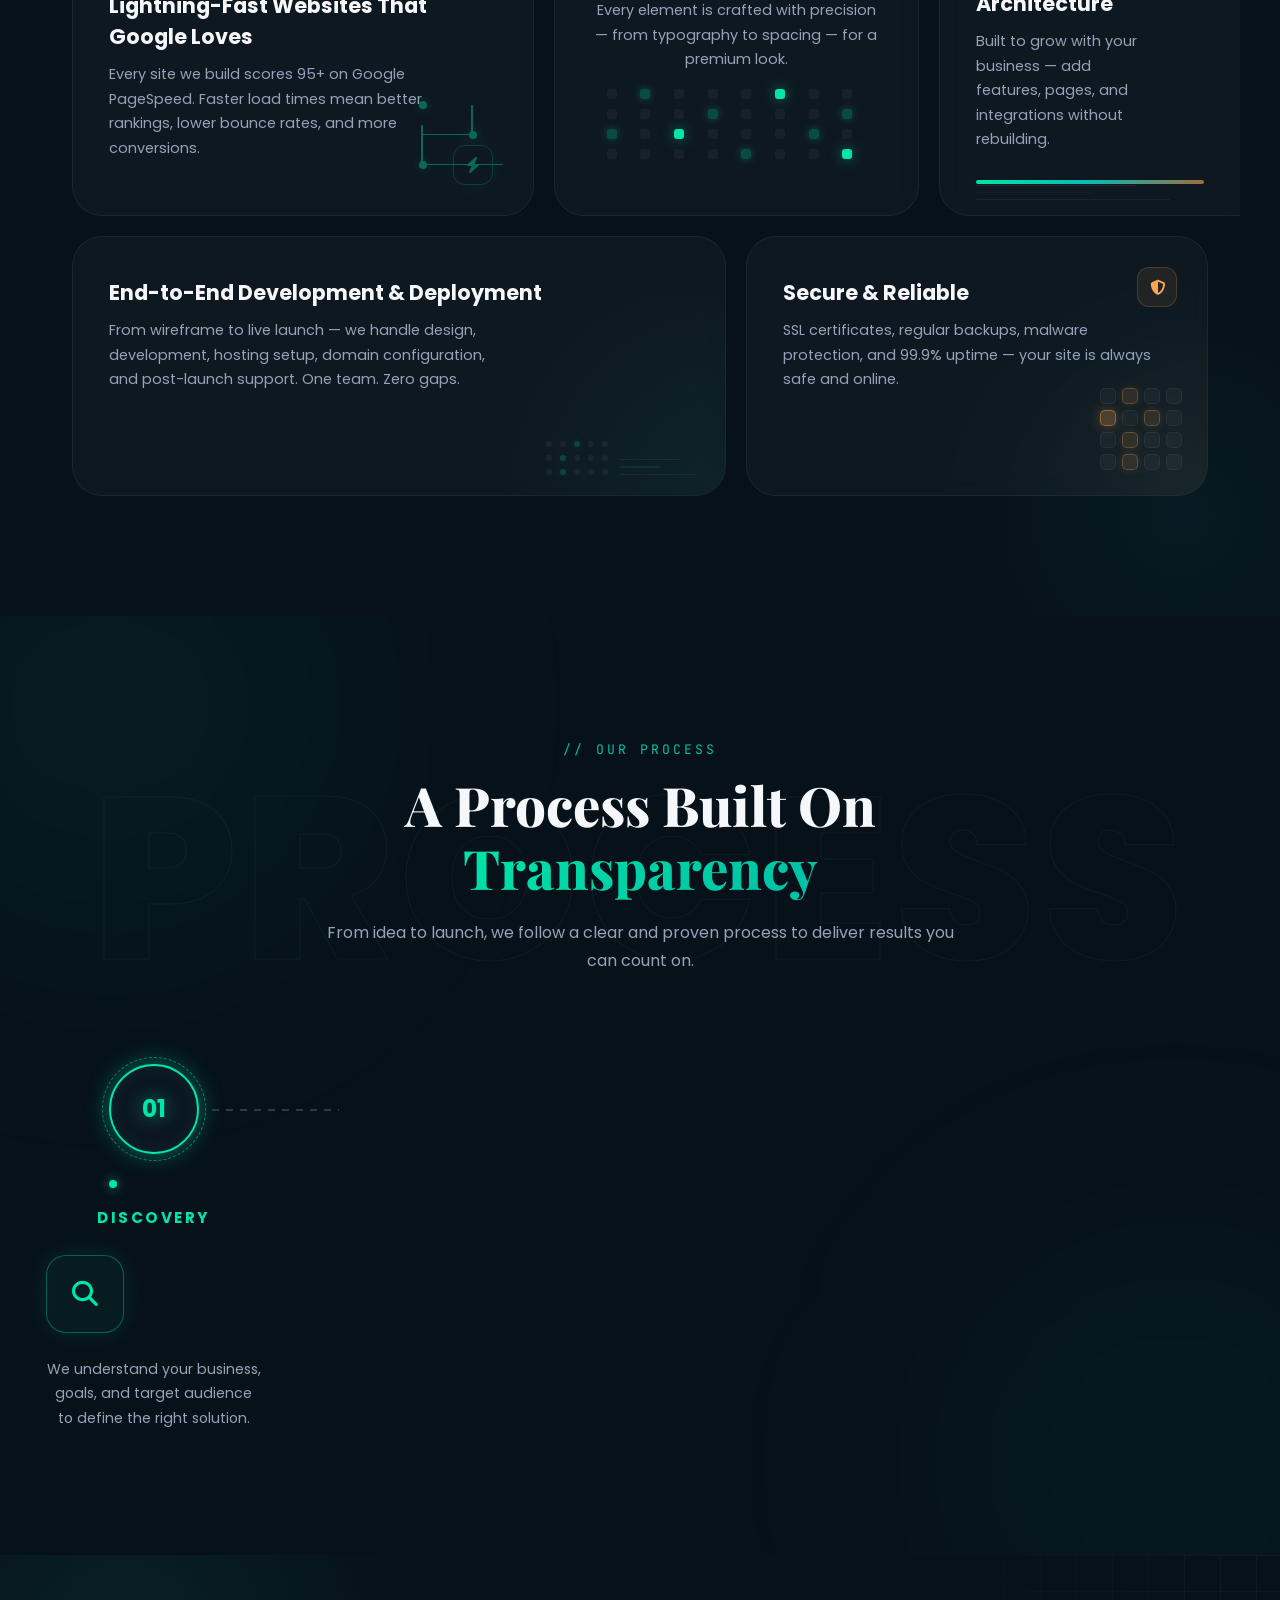
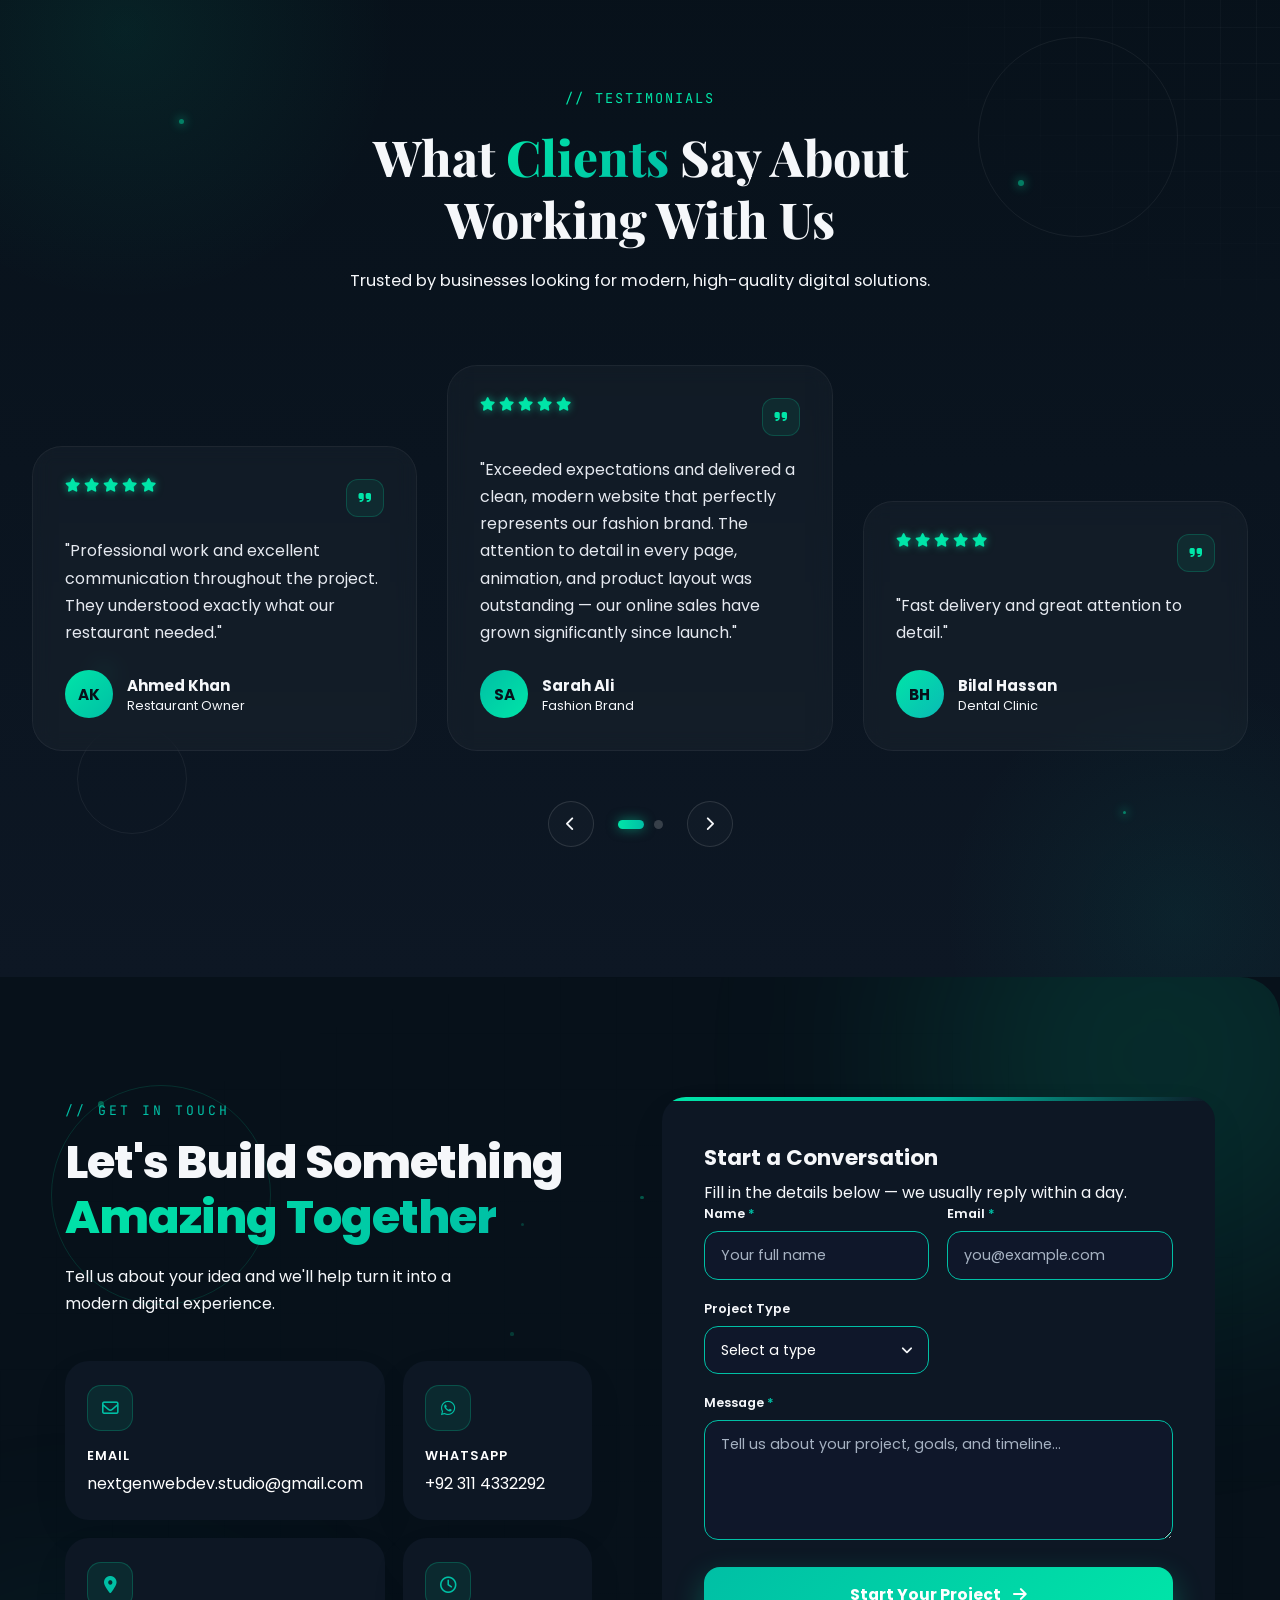
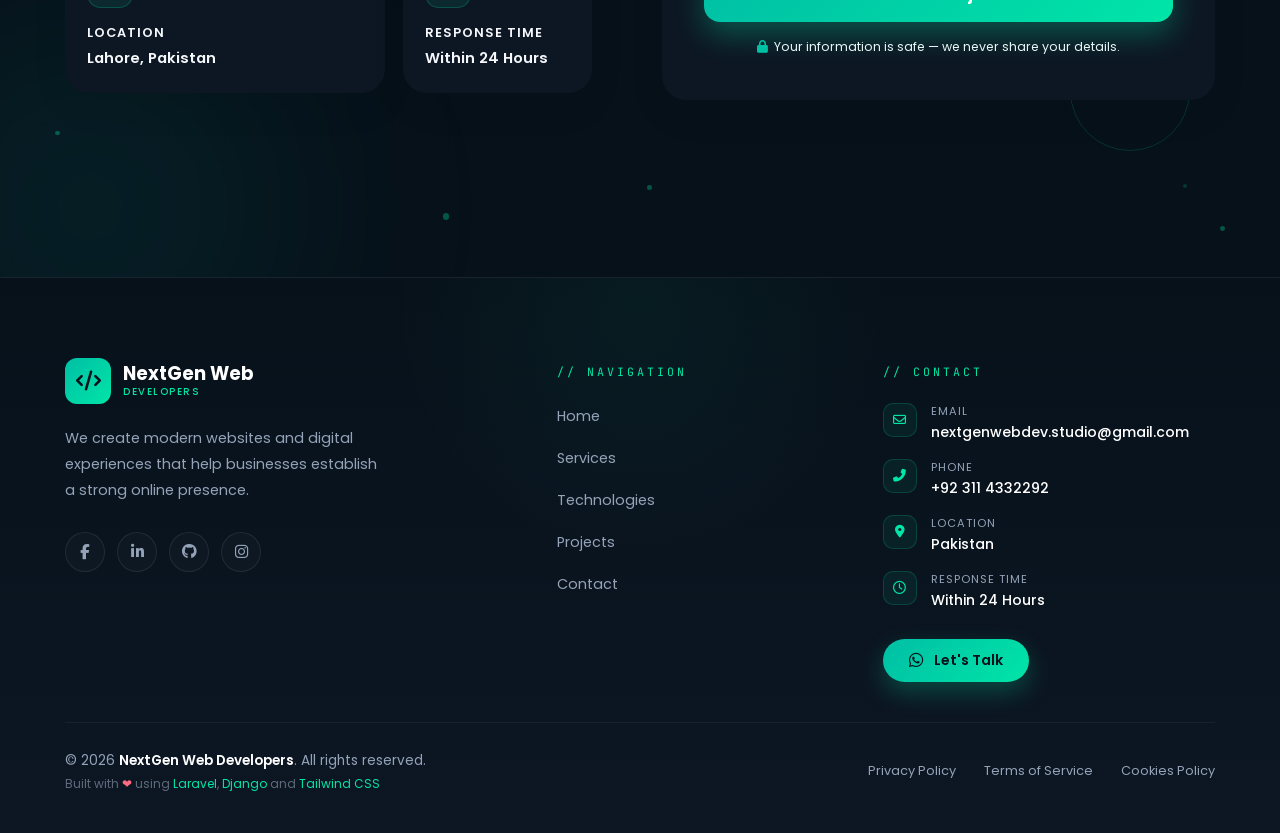
==== commit 93dfd914: "Update index.html" ====
--- a/index.html
+++ b/index.html
@@ -22,7 +22,7 @@
             <!-- Logo -->
             <a href="#" class="logo">
                 <div class="logo-icon">
-                <img src="https://raw.githubusercontent.com/Nextgen-webdev/Nextgen-webdev/main/images/logo.png" alt="NextGen Web Solutions Logo" class="nav-logo-img">
+                <img src="images/logo.png" alt="NextGen Web Solutions Logo" class="nav-logo-img">
             </div>
                 <div class="logo-text">
                     <span class="university-name">NextGen Web</span>
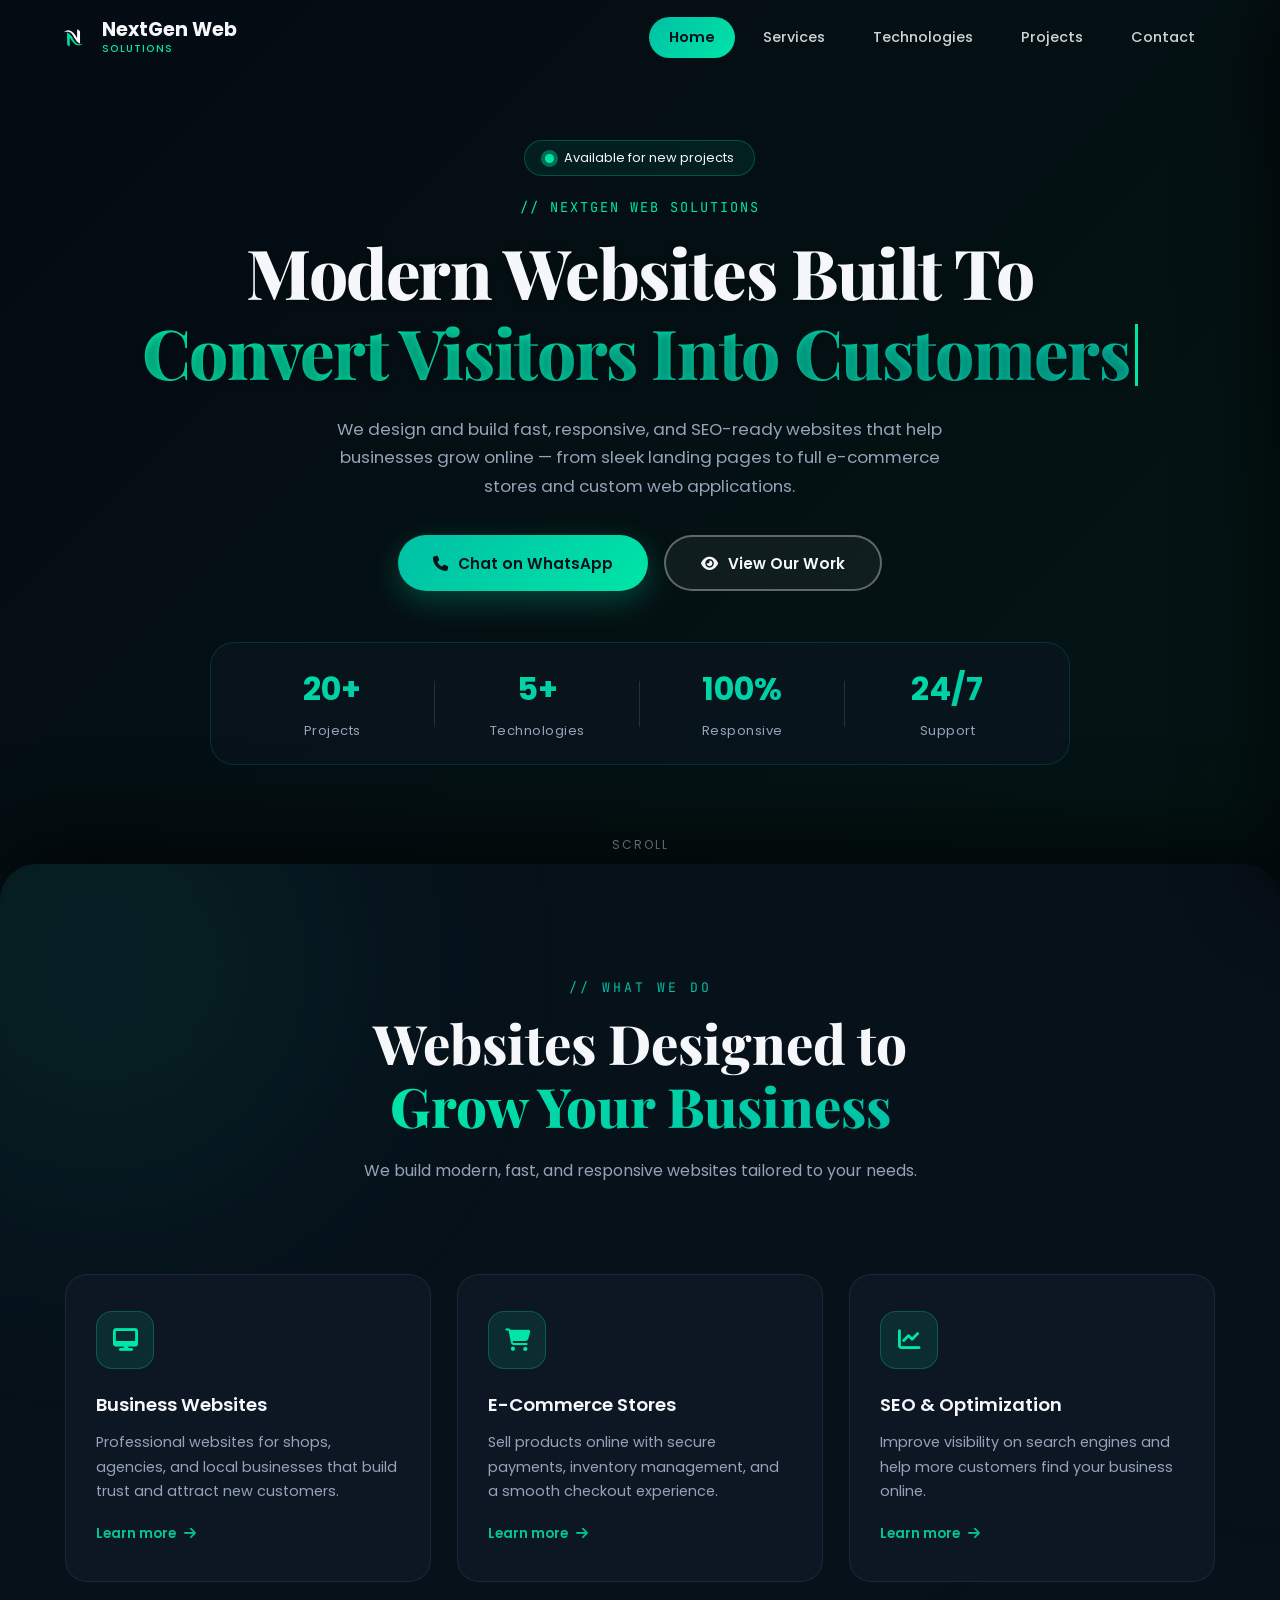
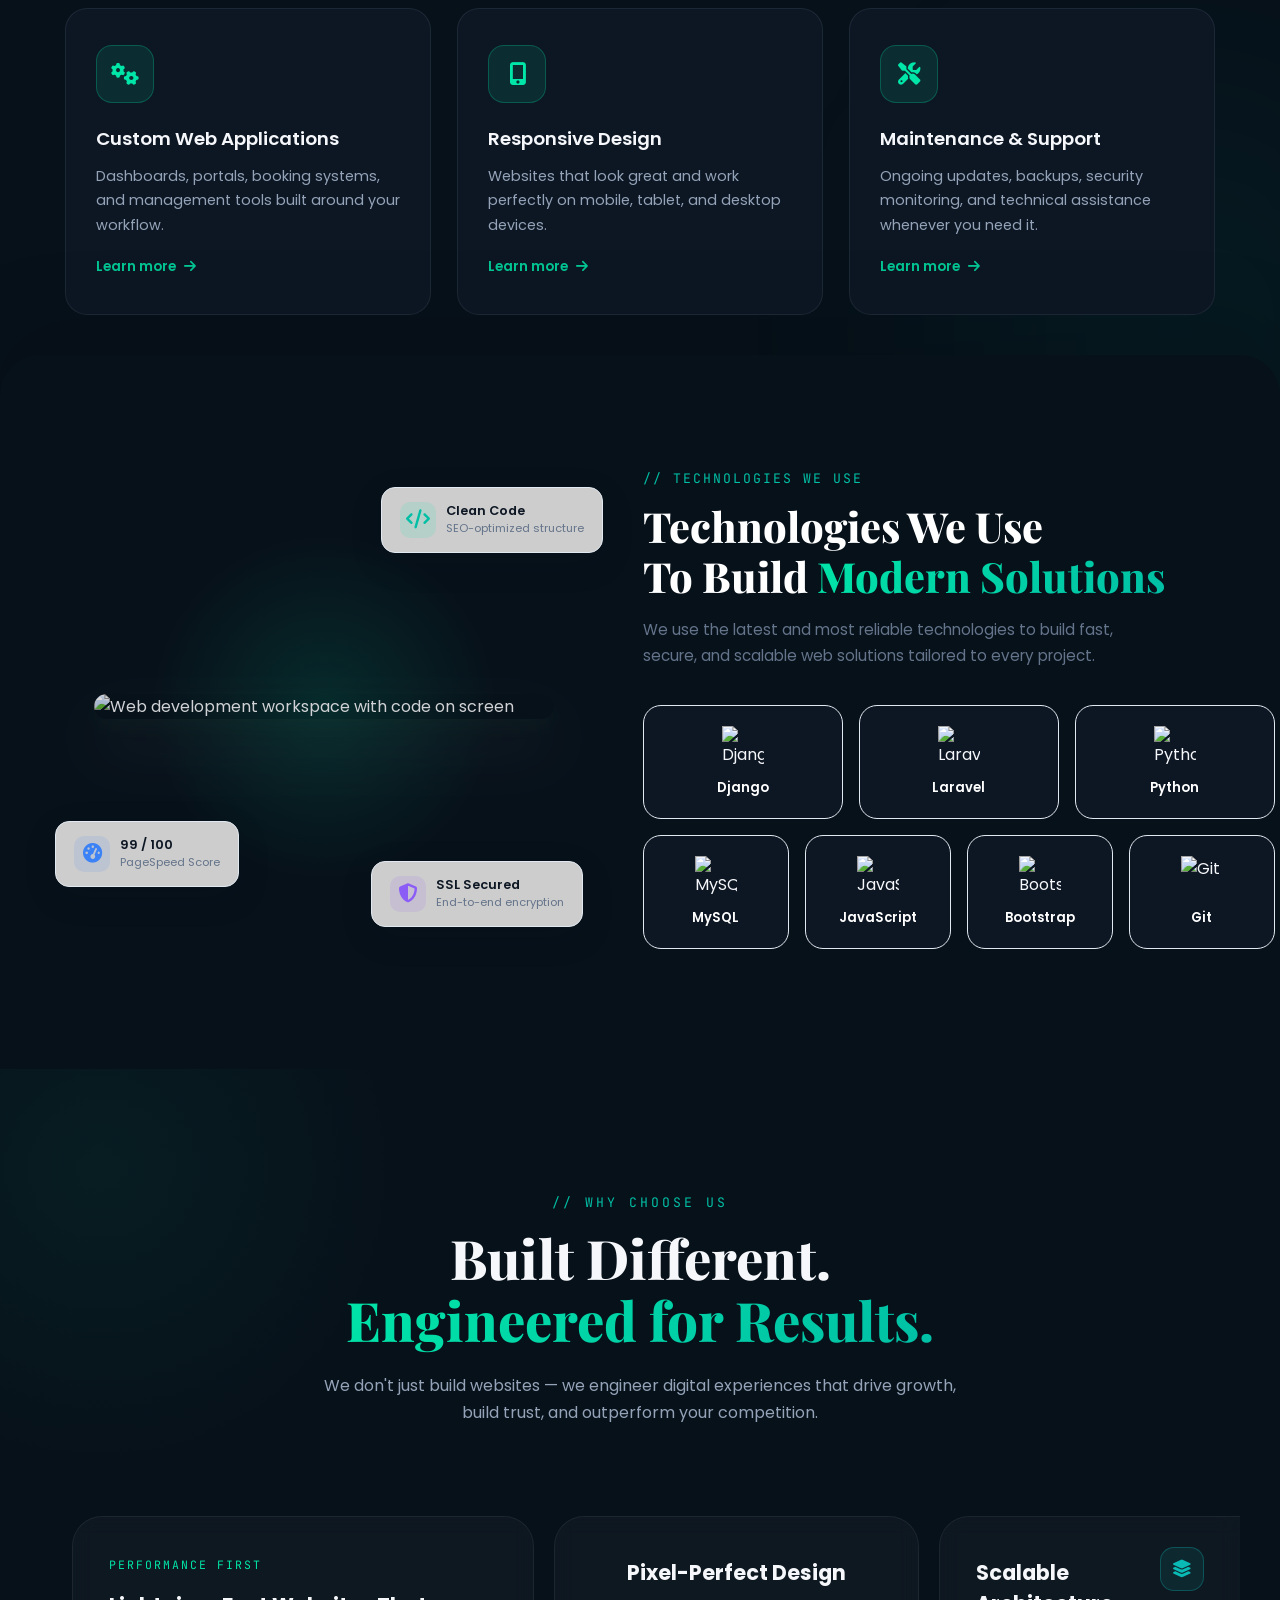
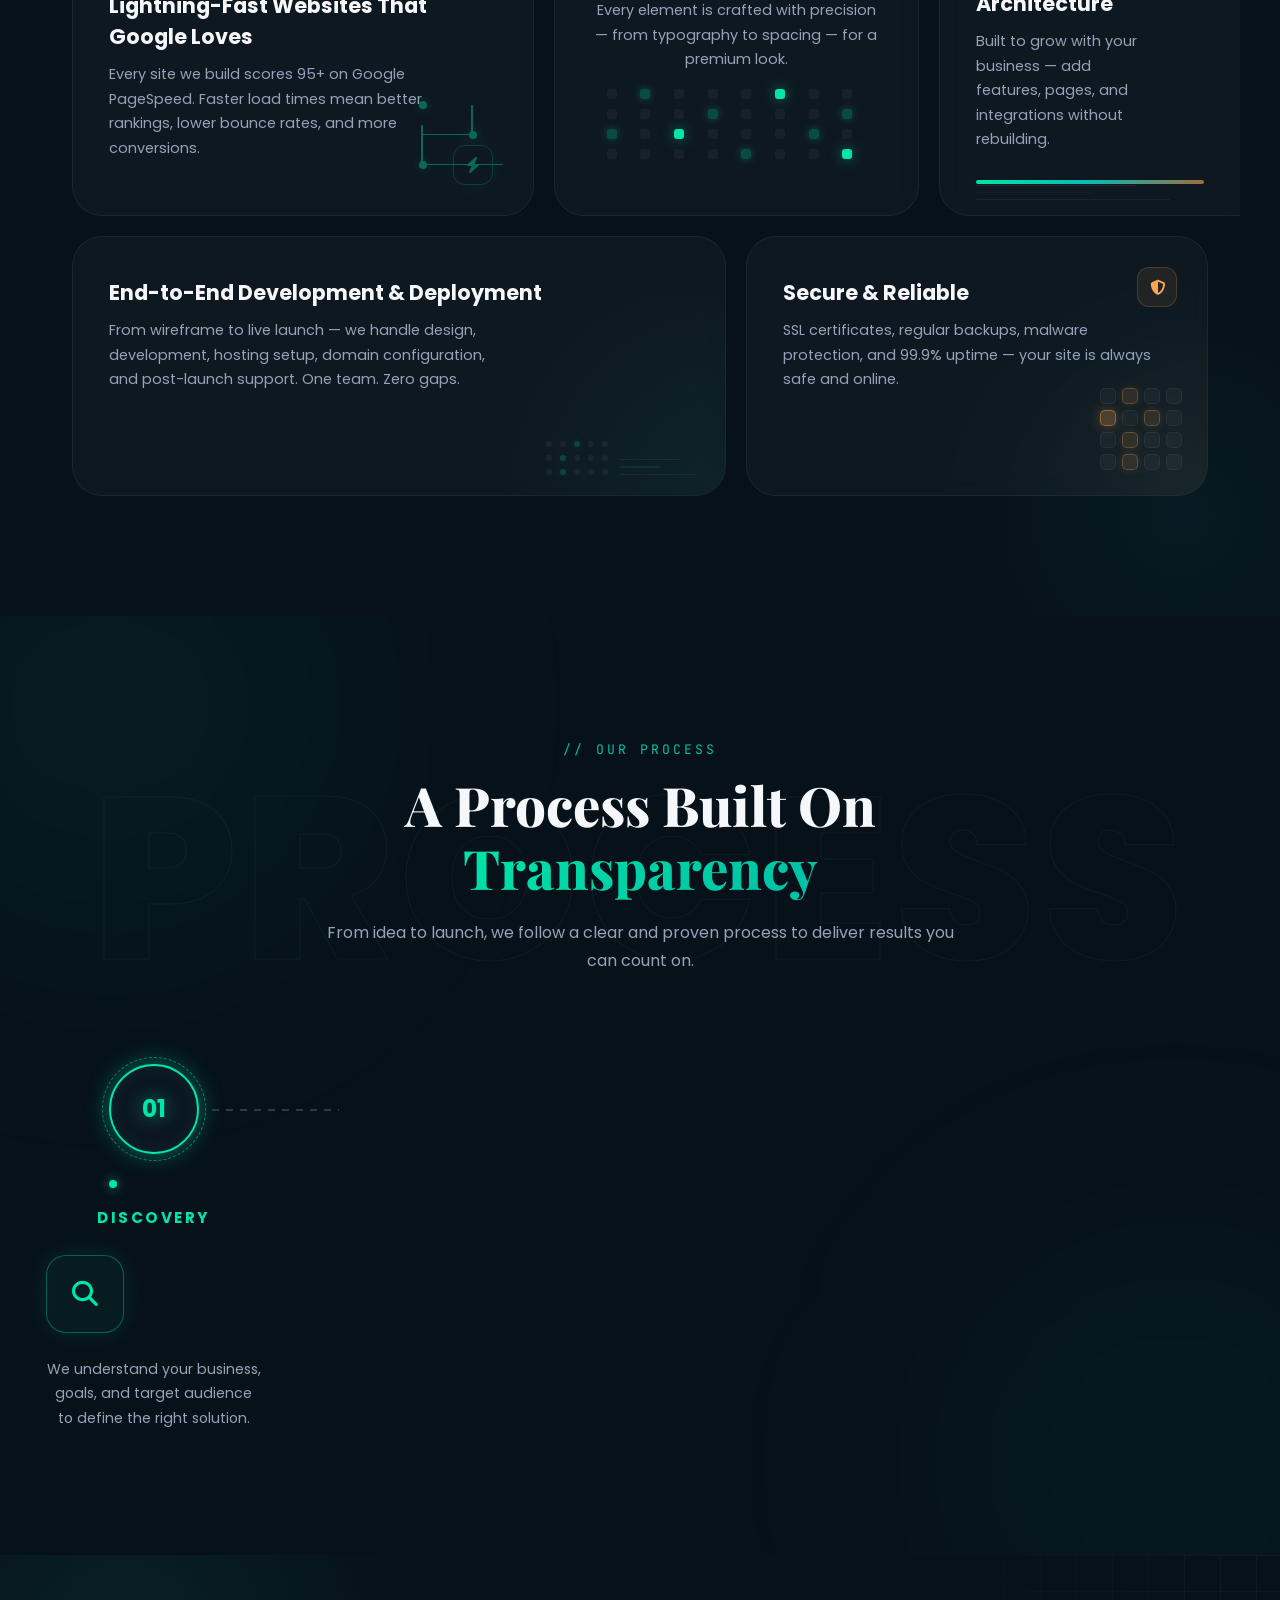
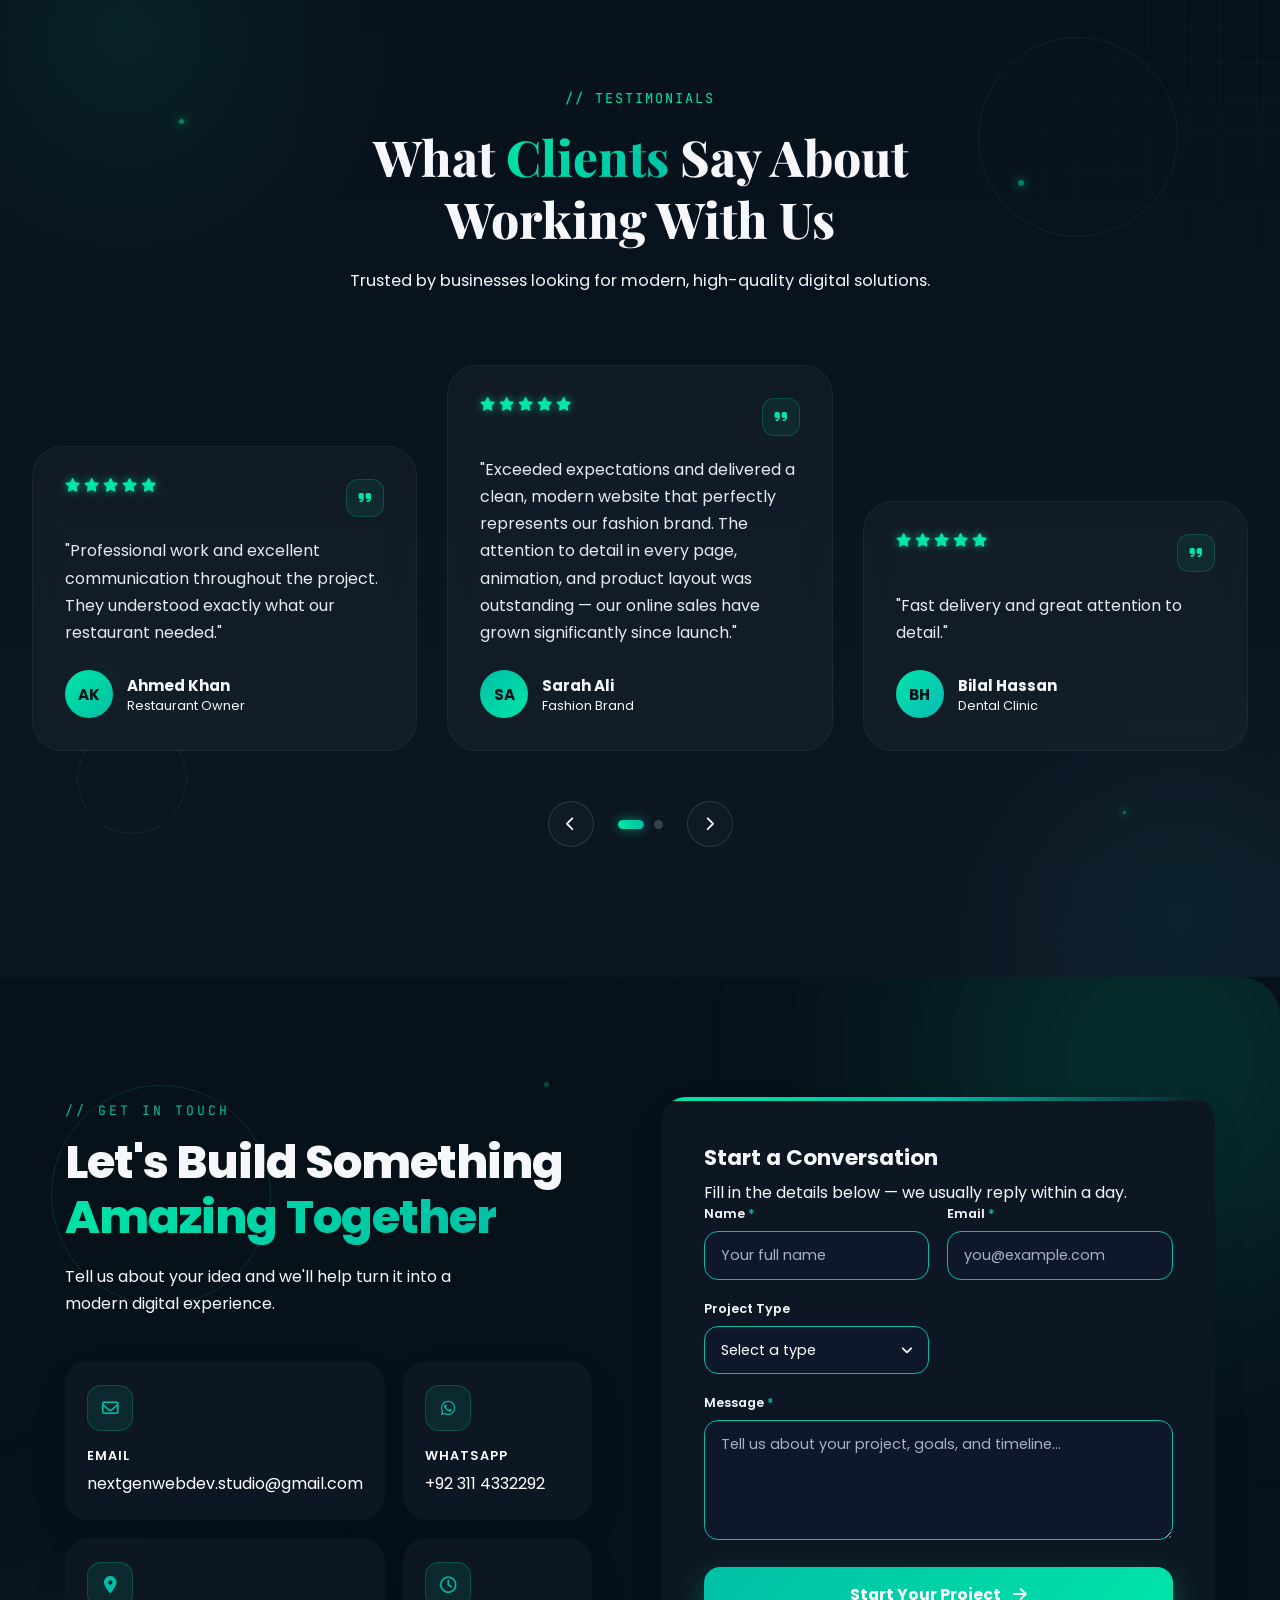
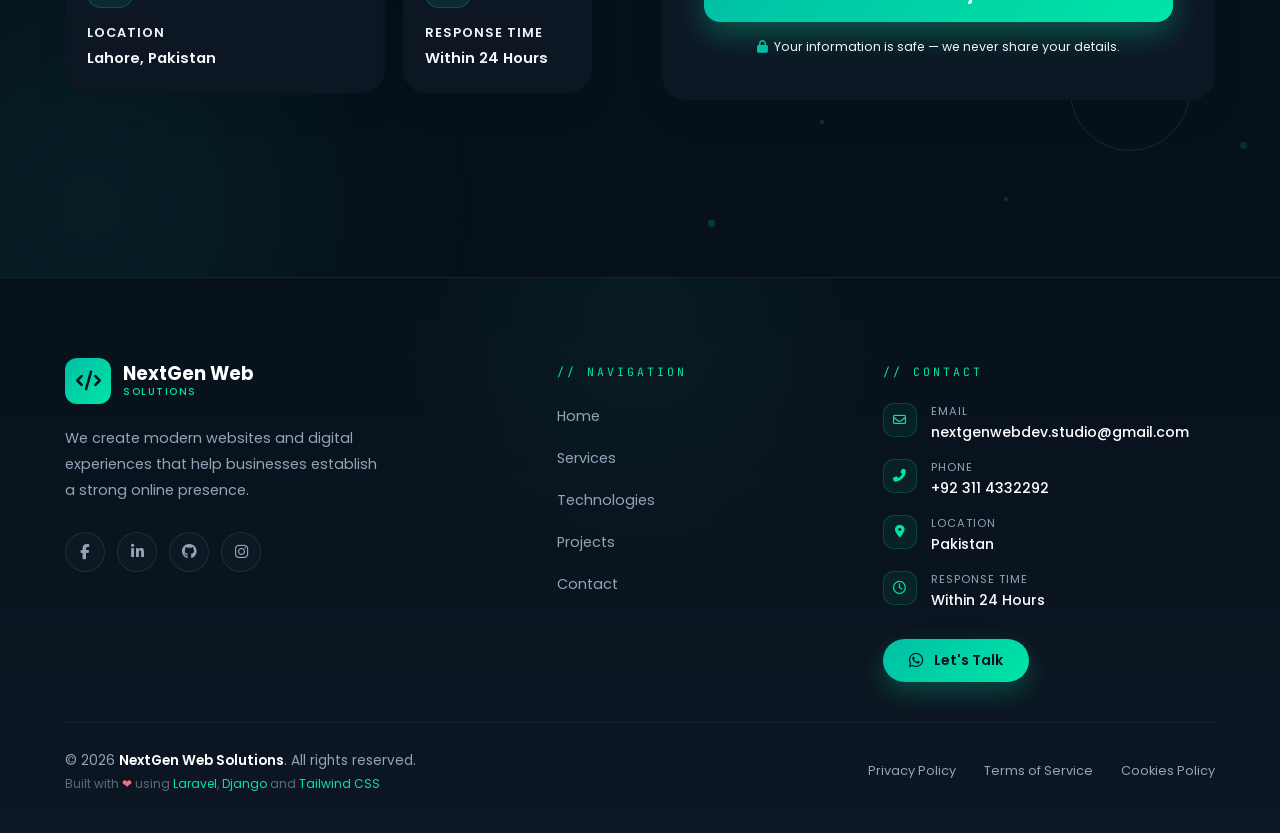
==== commit 6804f2b7: "Update index.html" ====
--- a/index.html
+++ b/index.html
@@ -26,7 +26,7 @@
             </div>
                 <div class="logo-text">
                     <span class="university-name">NextGen Web</span>
-                    <span class="tagline">Developers</span>
+                    <span class="tagline">Solutions</span>
                 </div>
             </a>
 
@@ -65,7 +65,7 @@
                 </div>
                 <div class="logo-text">
                     <span class="university-name" style="font-size:1rem;">NextGen Web</span>
-                    <span class="tagline">Developers</span>
+                    <span class="tagline">Solutions</span>
                 </div>
             </a>
             <button class="sidebar-close" id="sidebarClose" aria-label="Close menu">
@@ -138,7 +138,7 @@
                 </div>
 
                 <!-- Tagline -->
-                <span class="hero-tagline">// NEXTGEN WEB DEVELOPERS</span>
+                <span class="hero-tagline">// NEXTGEN WEB Solutions</span>
 
                 <!-- Heading -->
                 <h1 class="hero-heading">
@@ -863,7 +863,7 @@
                         <div class="ngwf-logo-icon"><i class="fas fa-code"></i></div>
                         <div class="ngwf-logo-text">
                             <span class="ngwf-brand-name">NextGen Web</span>
-                            <span class="ngwf-brand-tag">Developers</span>
+                            <span class="ngwf-brand-tag">Solutions</span>
                         </div>
                     </a>
                     <p>We create modern websites and digital experiences that help businesses establish a strong online
@@ -933,7 +933,7 @@
             <!-- Bottom bar -->
             <div class="ngwf-bottom ngwf-reveal" style="transition-delay: 0.35s;">
                 <div class="ngwf-copy">
-                    <span class="ngwf-copy-main">© 2026 <strong>NextGen Web Developers</strong>. All rights
+                    <span class="ngwf-copy-main">© 2026 <strong>NextGen Web Solutions</strong>. All rights
                         reserved.</span>
                     <span class="ngwf-copy-sub">Built with <span class="ngwf-heart">❤</span> using <span
                             class="ngwf-tech">Laravel</span>,
--- a/style1.css
+++ b/style1.css
@@ -66,18 +66,20 @@
             box-shadow: 0 15px 40px rgba(0, 0, 0, 0.35);
         }
 
-        .logo {
-            display: flex;
-            align-items: center;
-            gap: 12px;
-            text-decoration: none;
-            flex-shrink: 0;
-        }
-
-        .logo-icon {
-    width: 45px;
-    height: 45px;
-    background: transparent !important; /* Removes the gradient background box */
+        /* Container spacing: reduce gap from 12px to 6px */
+.logo {
+    display: flex;
+    align-items: center;
+    gap: 6px; /* Tightens space between icon and text */
+    text-decoration: none;
+    flex-shrink: 0;
+}
+
+/* Logo icon wrapper: increase size from 45px to 55px */
+.logo-icon {
+    width: 55px;  /* Increased size */
+    height: 55px; /* Increased size */
+    background: transparent !important;
     border-radius: 0;
     display: flex;
     align-items: center;
@@ -87,25 +89,26 @@
     overflow: hidden;
 }
 
+/* Image scaling inside logo container */
 .nav-logo-img {
     width: 100%;
     height: 100%;
-    object-fit: contain; /* Prevents distortion while fitting into 45x45px */
+    object-fit: contain;
     display: block;
 }
 
+/* Adjustments when scrolled */
 .navbar-wrapper.scrolled .logo-icon { 
-    width: 38px; 
-    height: 38px; 
+    width: 48px; 
+    height: 48px; 
 }
 
 /* Mobile Sidebar Logo Sizing */
 .sidebar-header .logo-icon { 
-    width: 38px; 
-    height: 38px; 
-    background: transparent !important; /* Removes background in mobile drawer */
+    width: 48px; 
+    height: 48px; 
+    background: transparent !important;
 }
-
         .navbar-wrapper.scrolled .logo-icon { width: 40px; height: 40px; border-radius: 10px; }
 
         .logo-icon i { font-size: 1.3rem; color: #07111A; }
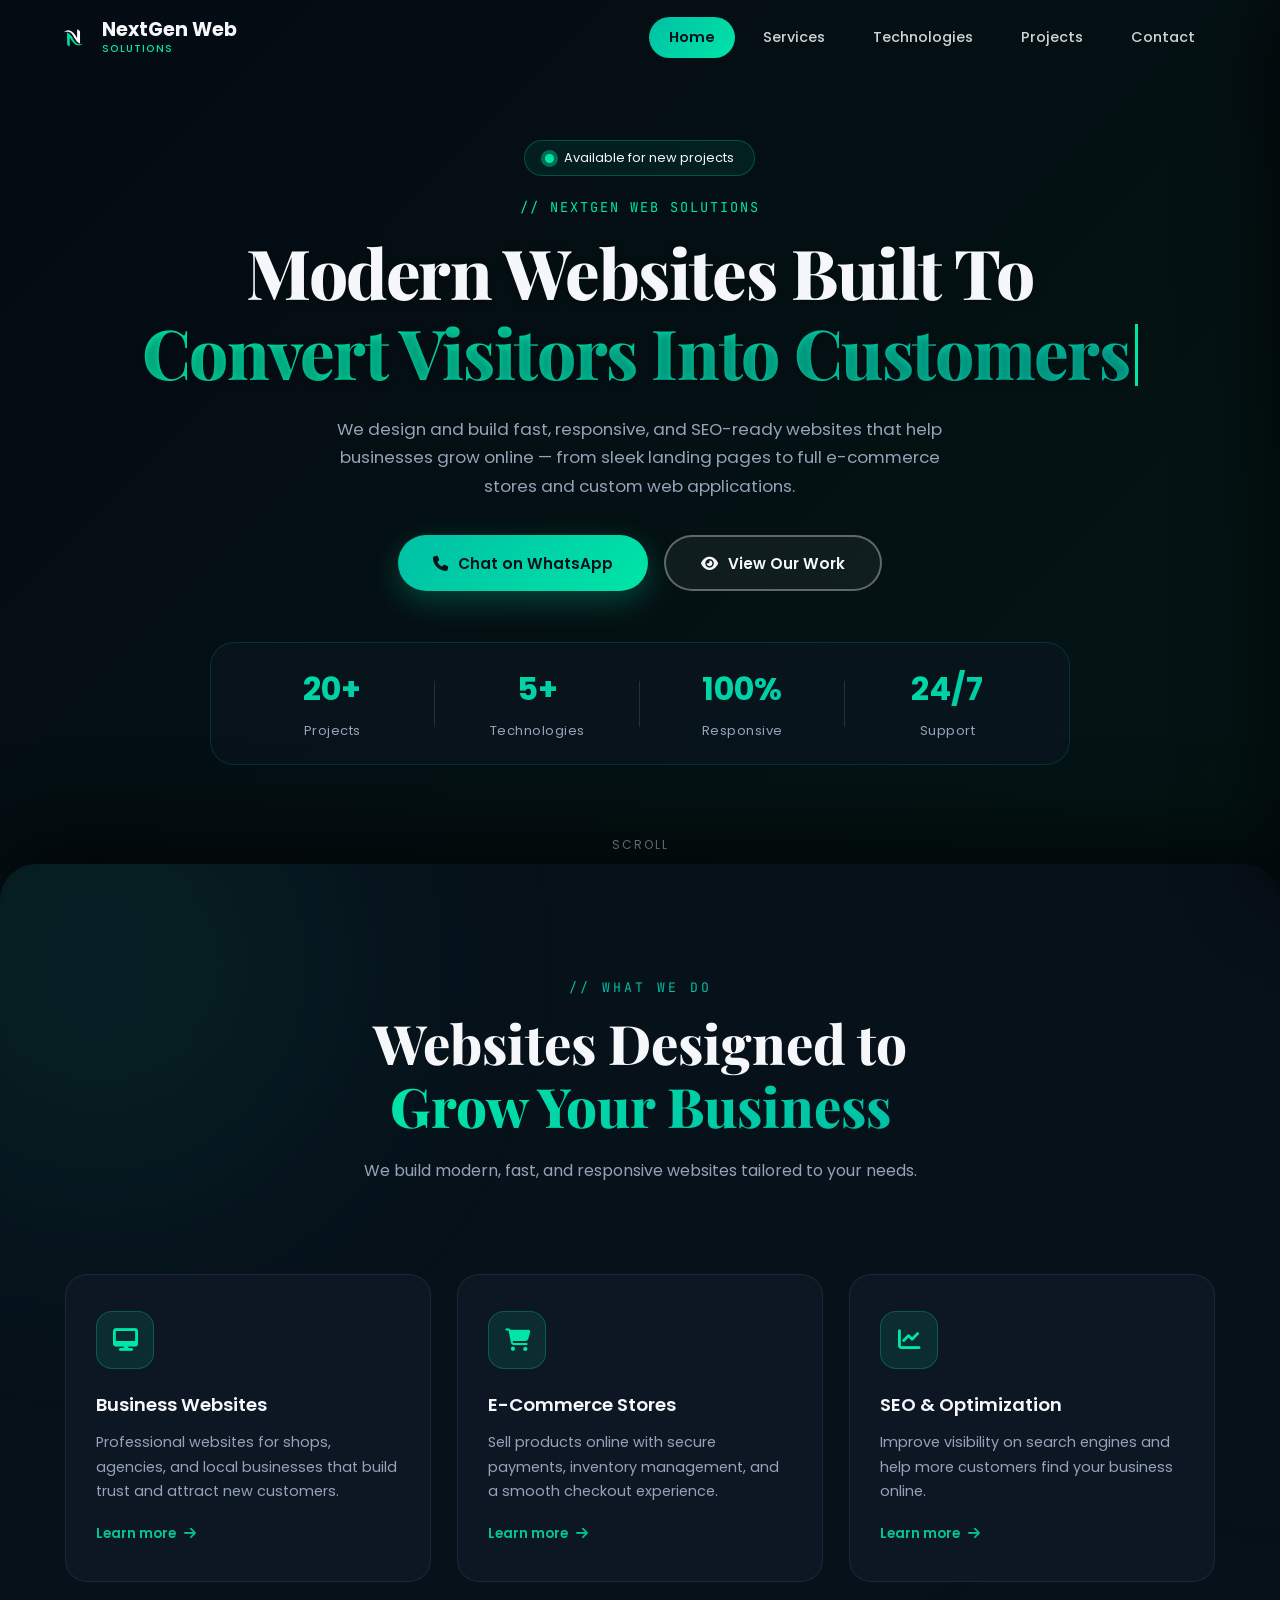
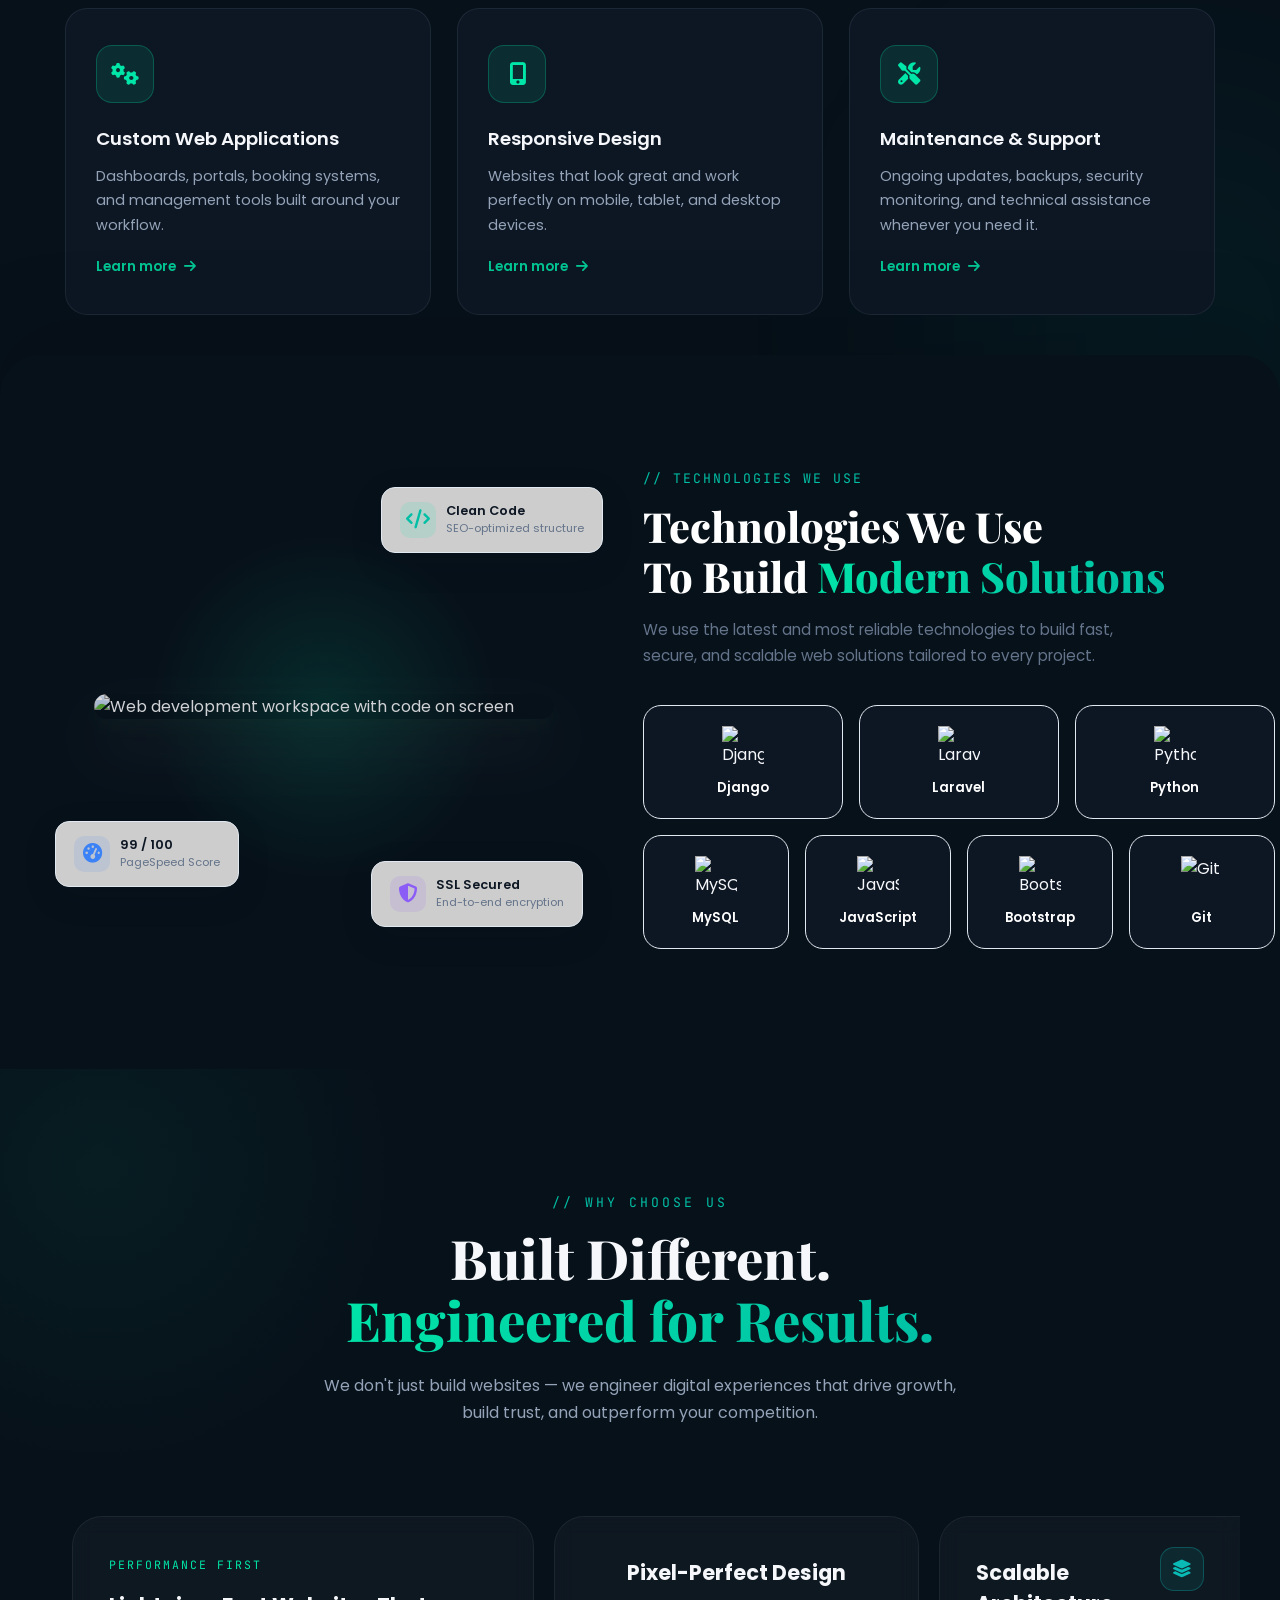
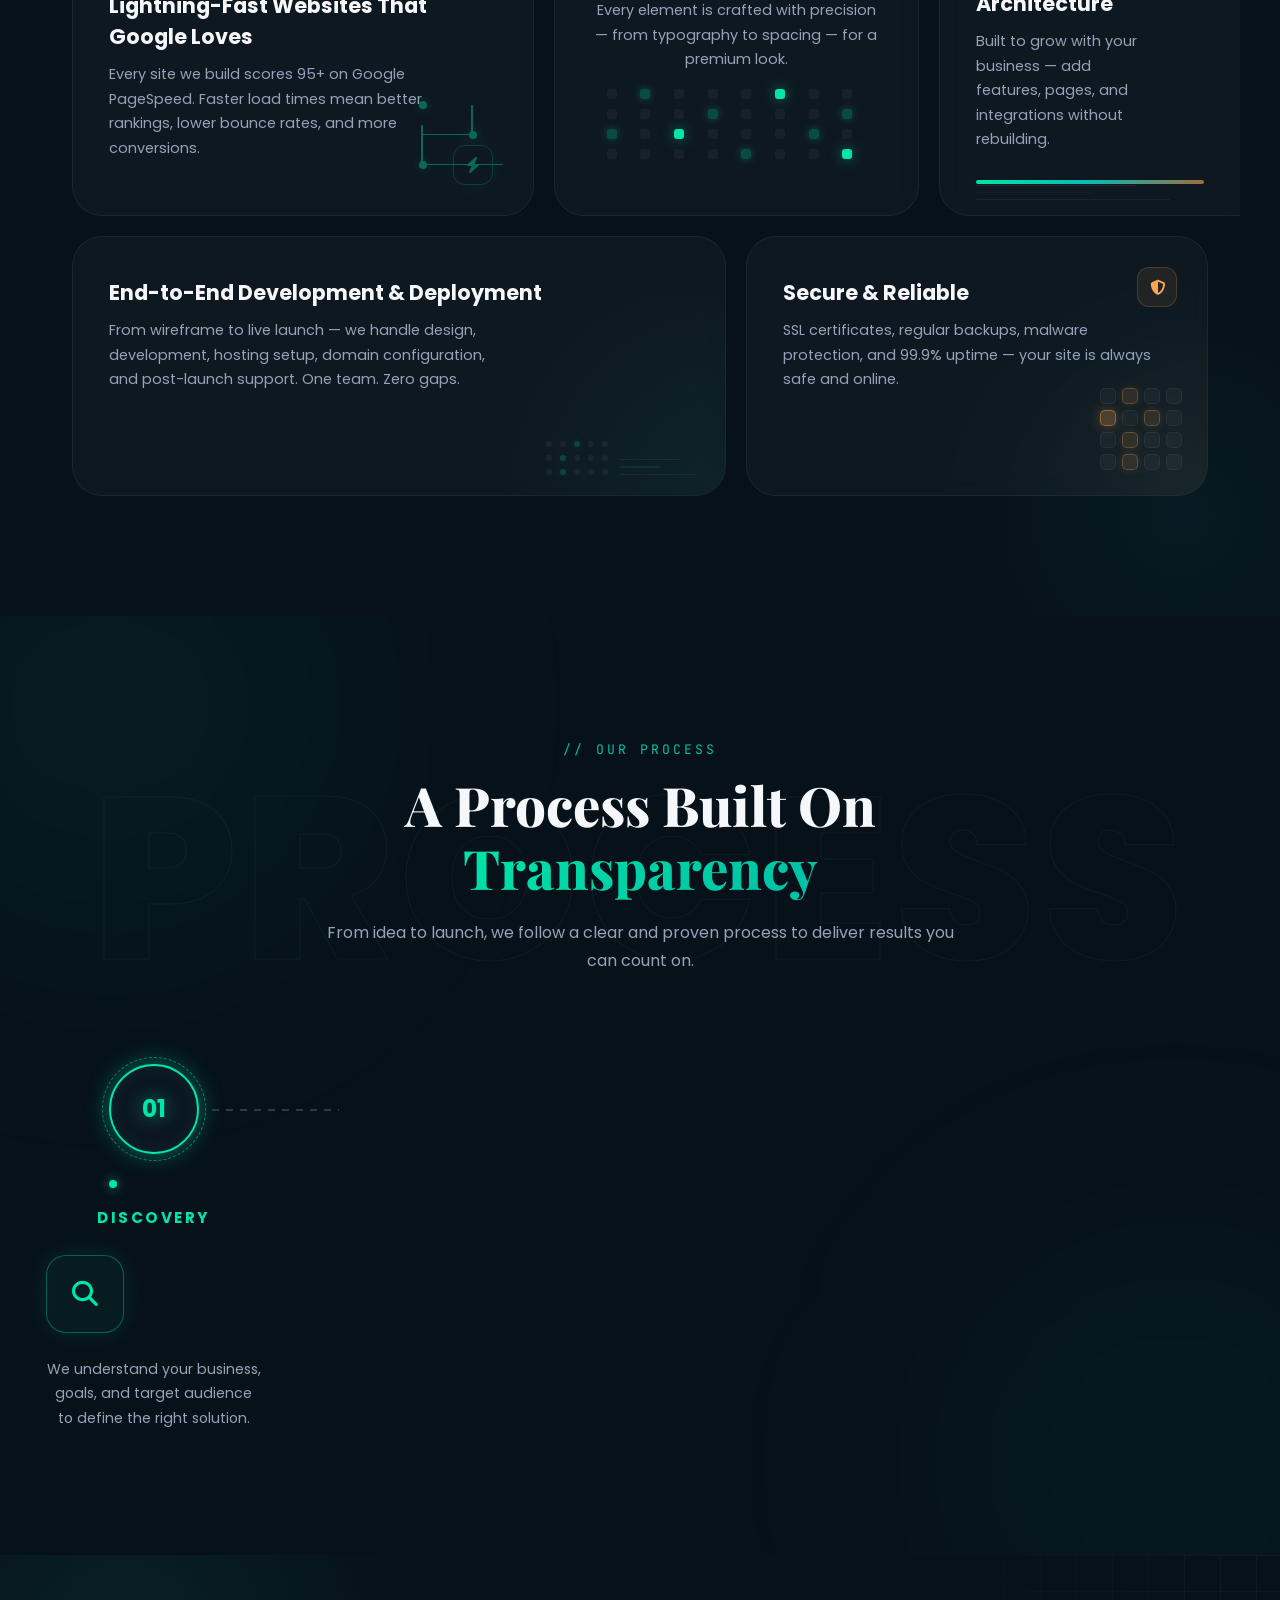
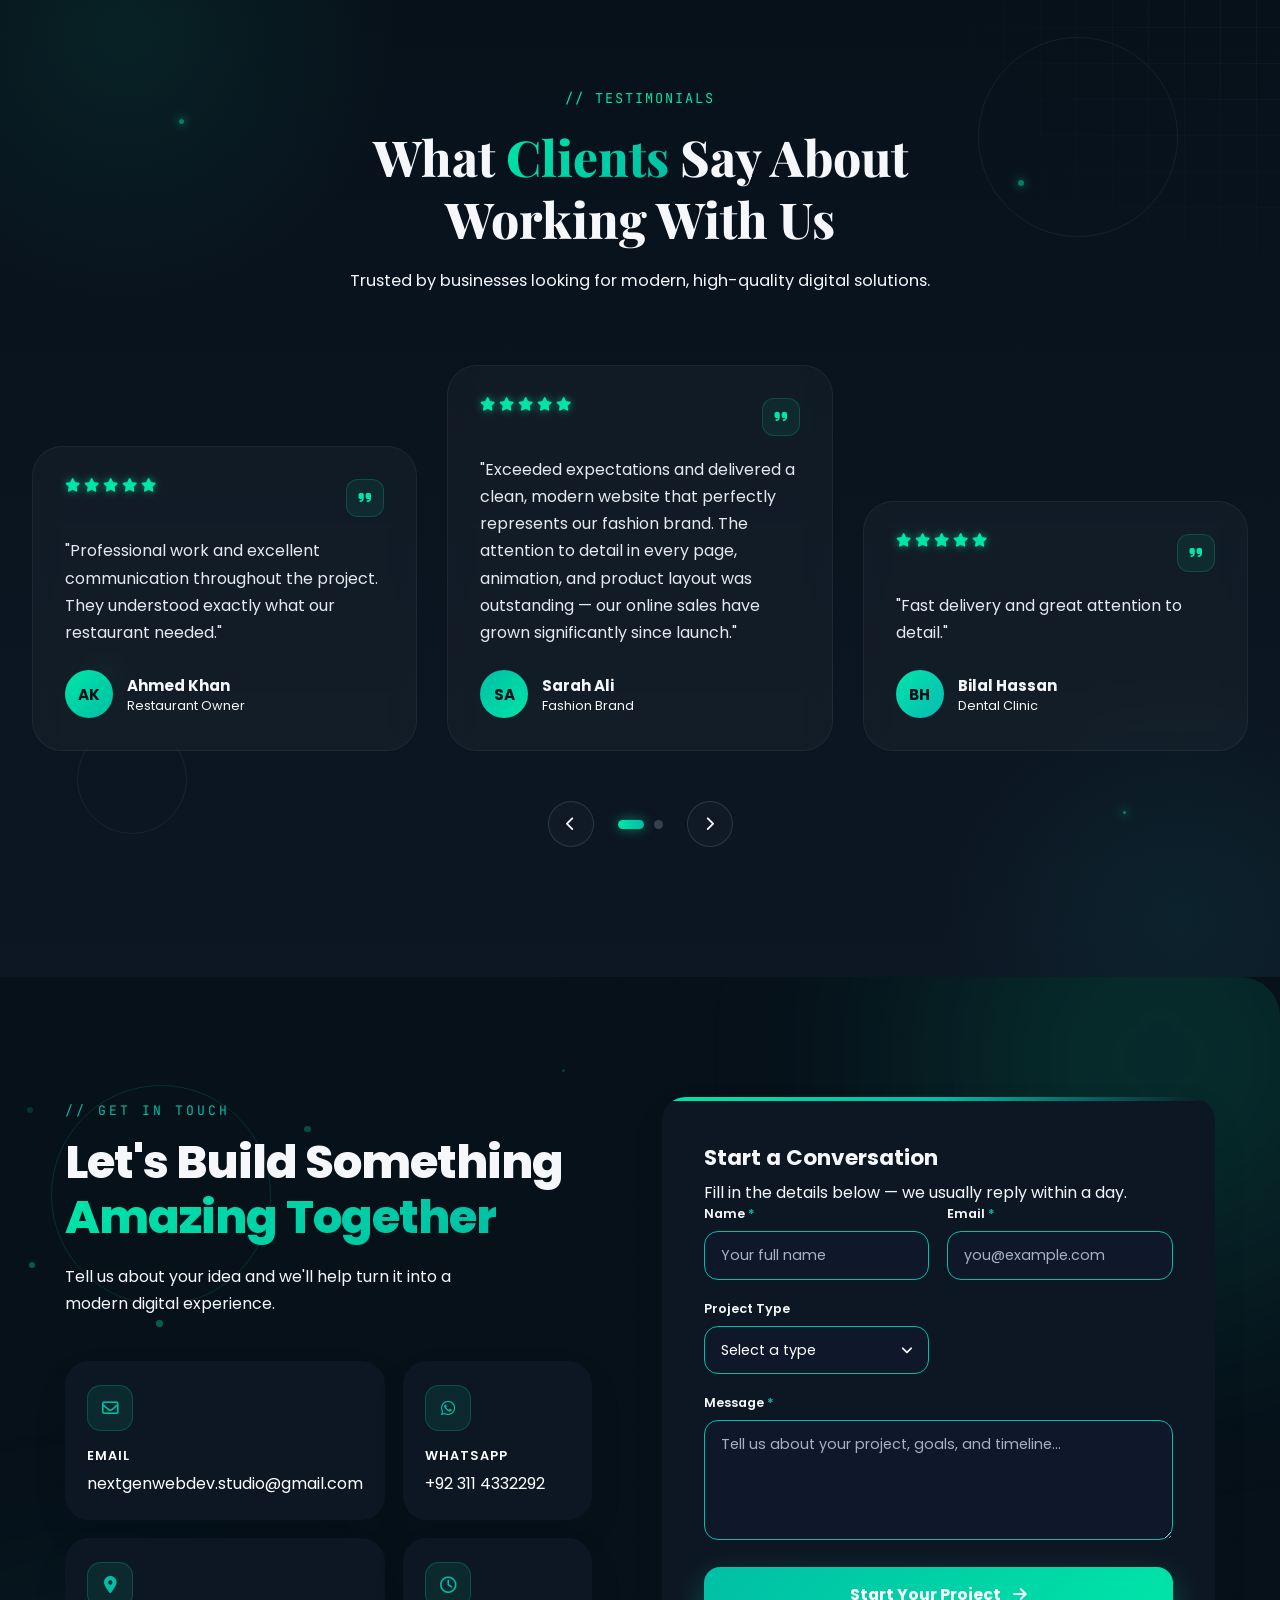
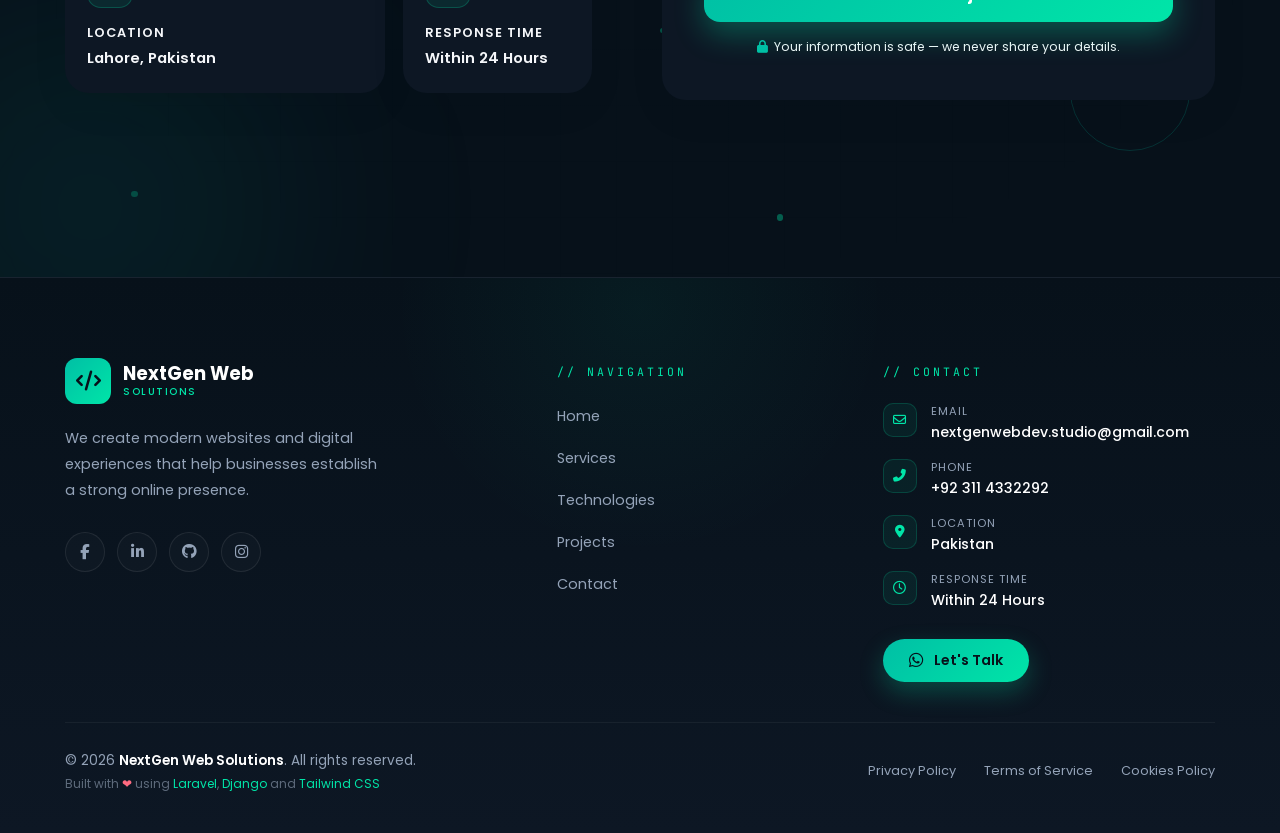
==== commit 6a9a5954: "Update index.html" ====
--- a/index.html
+++ b/index.html
@@ -91,7 +91,7 @@
             <a href="https://wa.me/923114332292?text=Hello%20NextGen%20Web%20Developers!%20I%20visited%20your%20website%20and%20would%20like%20to%20discuss%20a%20project."
                 target="_blank" class="apply-btn"><i class="fas fa-paper-plane"></i> Get a Free Quote</a>
             <div class="sidebar-socials">
-                <a href="https://www.facebook.com/profile.php?id=61590948110156" target="_blank" aria-label="Facebook"><i class="fab fa-facebook-f"></i></a>
+                <a href="https://www.facebook.com/profile.php?id=61593228899733" target="_blank" aria-label="Facebook"><i class="fab fa-facebook-f"></i></a>
                 <a href="https://twitter.com" aria-label="Twitter" target="_blank"><i class="fab fa-twitter"></i></a>
                 <a href="https://instagram.com" aria-label="Instagram" target="_blank"><i class="fab fa-instagram"></i></a>
                 <a href="https://linkedin.com" aria-label="LinkedIn" target="_blank"><i class="fab fa-linkedin-in"></i></a>
@@ -870,7 +870,7 @@
                         presence.</p>
 
                     <div class="ngwf-socials">
-                        <a href="https://www.facebook.com/profile.php?id=61590948110156" target="_blank" aria-label="Facebook"><i class="fab fa-facebook-f"></i></a>
+                        <a href="https://www.facebook.com/profile.php?id=61593228899733" target="_blank" aria-label="Facebook"><i class="fab fa-facebook-f"></i></a>
                         <a href="https://linkedin.com" target="_blank" aria-label="LinkedIn"><i class="fab fa-linkedin-in"></i></a>
                         <a href="https://github.com" target="_blank" aria-label="GitHub"><i class="fab fa-github"></i></a>
                         <a href="https://instagram.com" target="_blank" aria-label="Instagram"><i class="fab fa-instagram"></i></a>
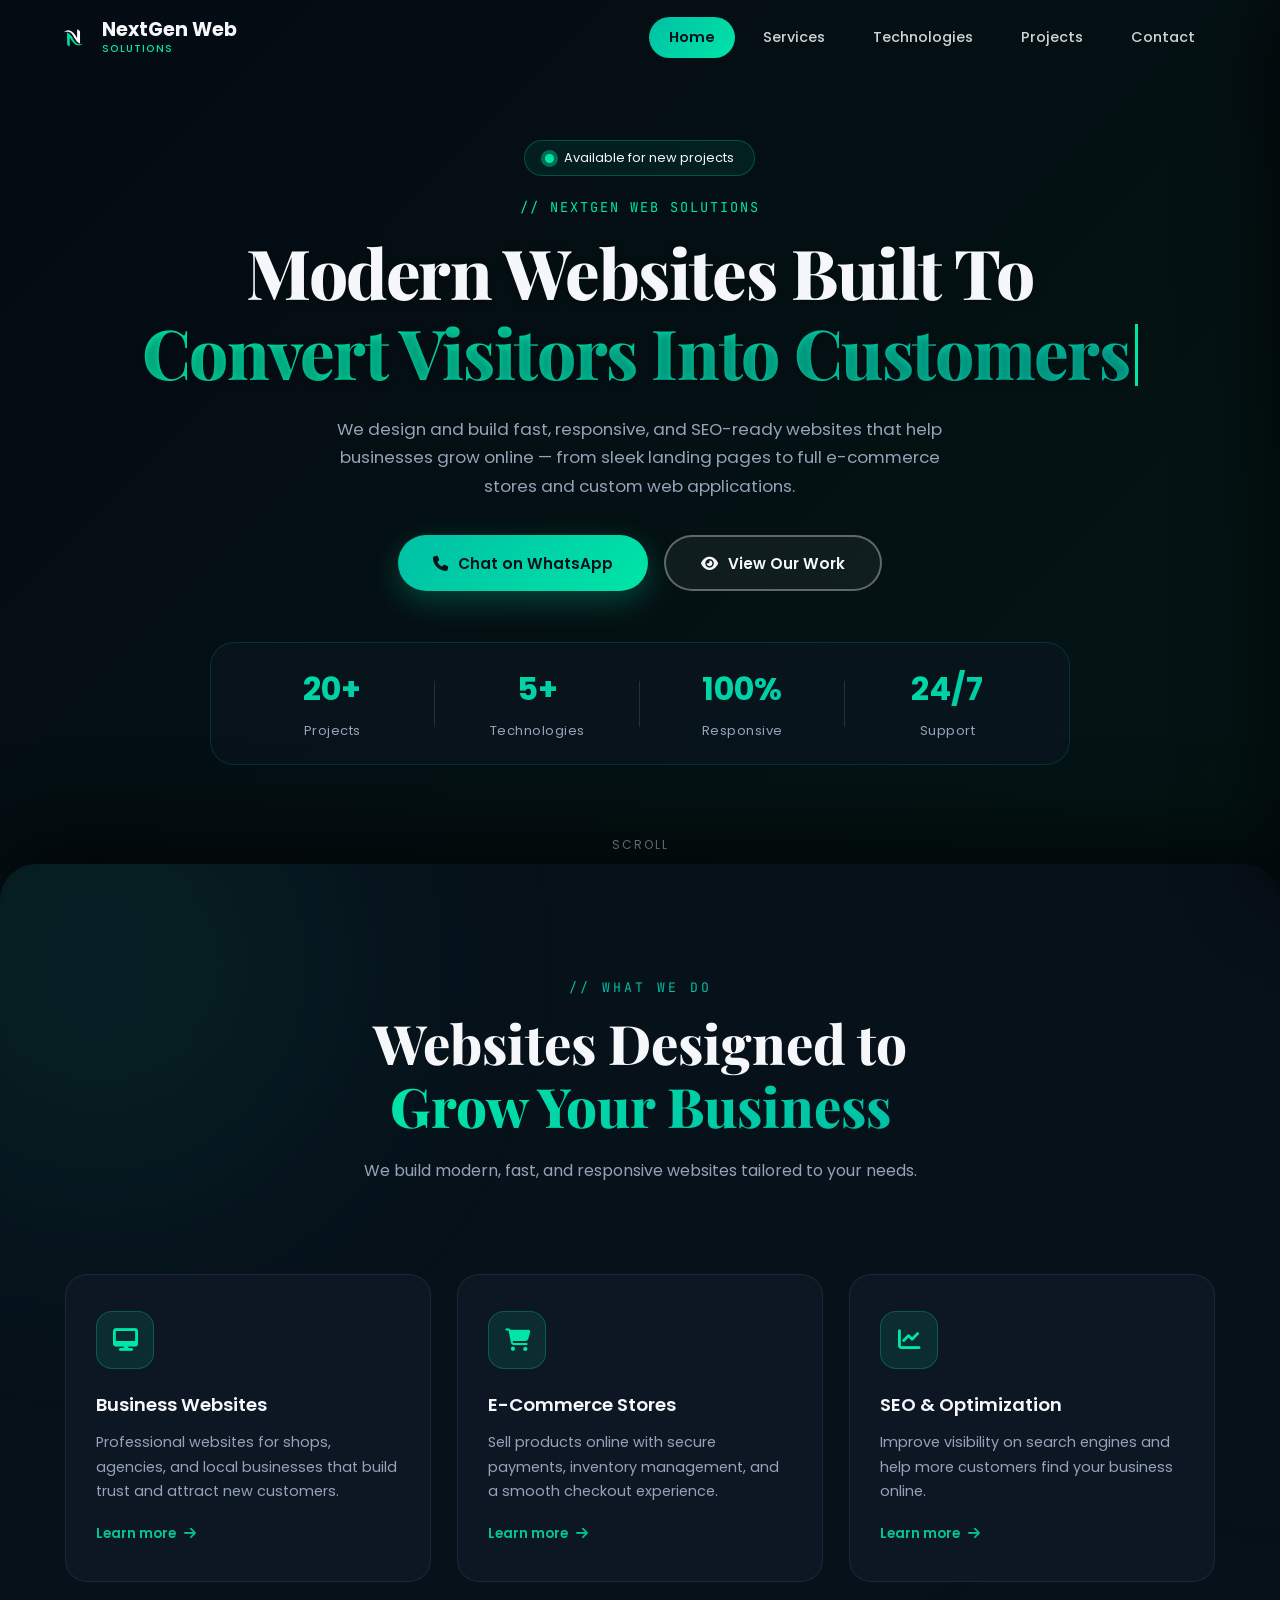
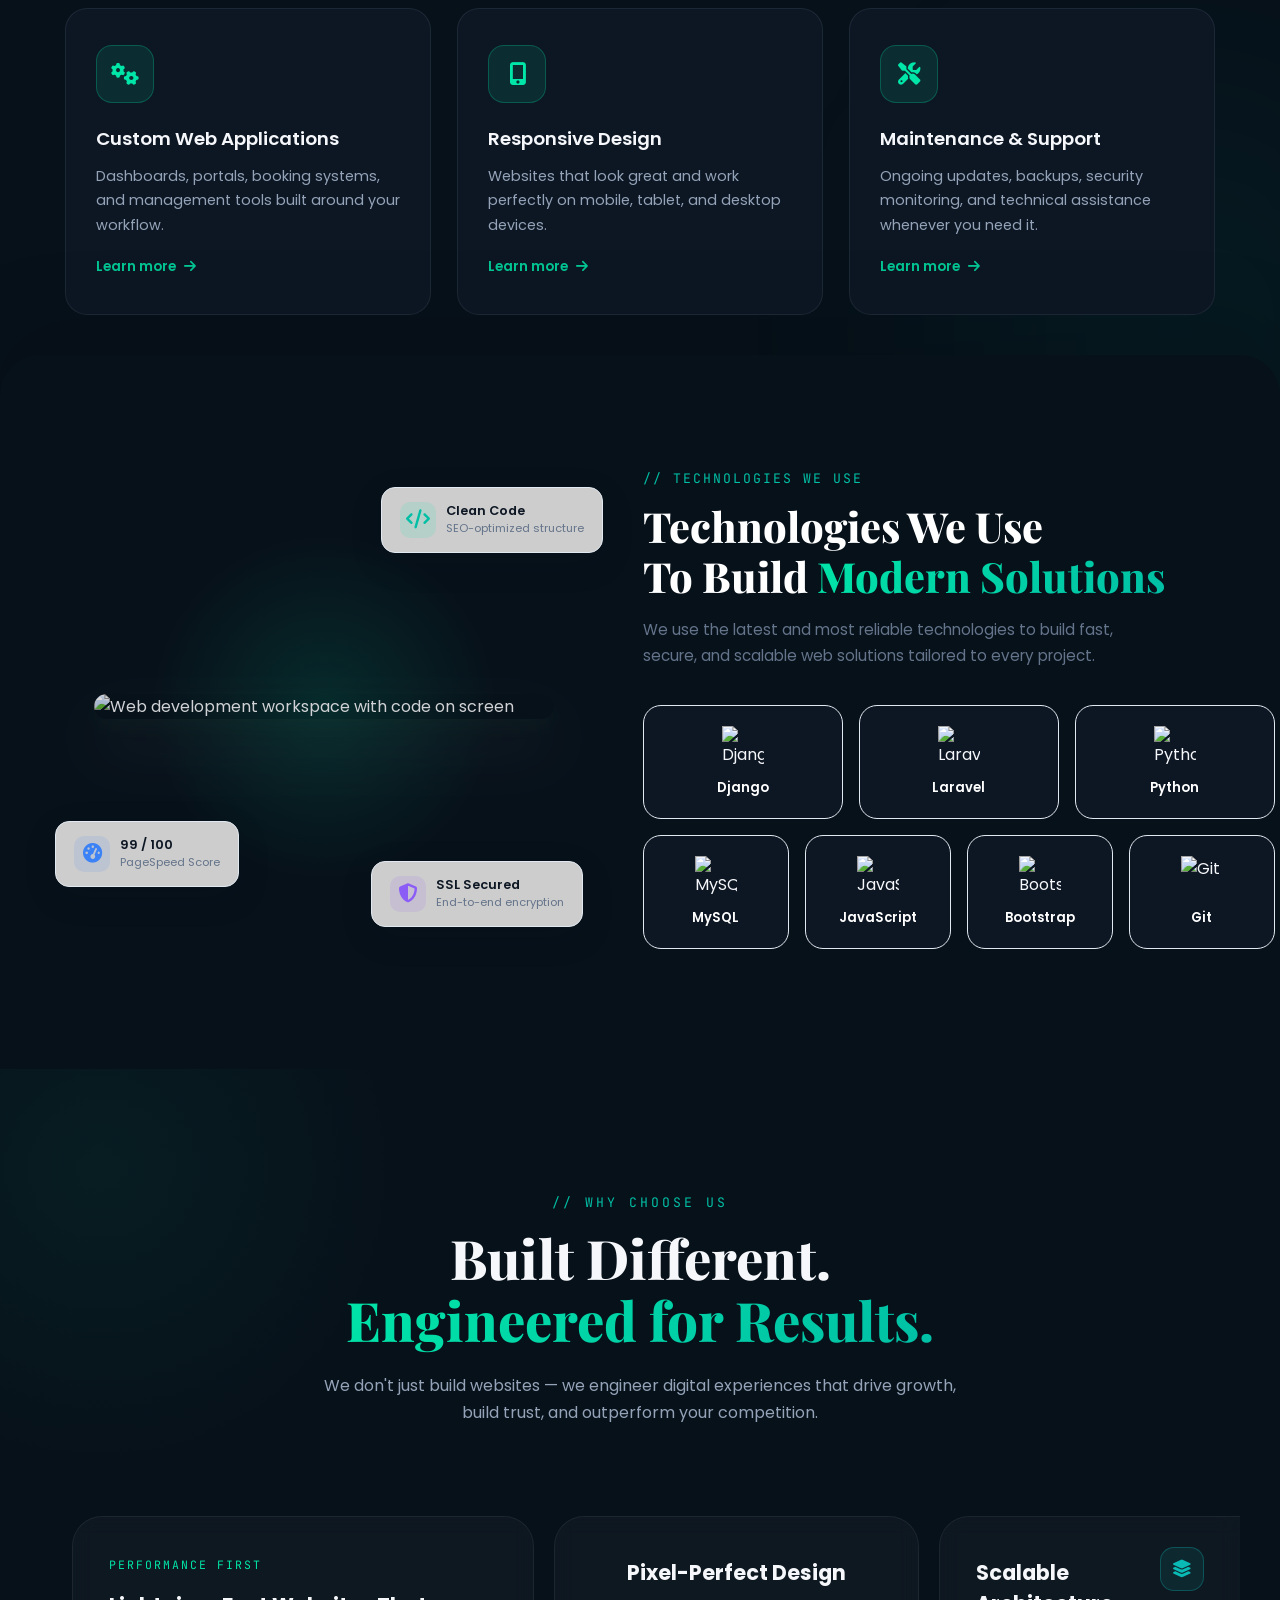
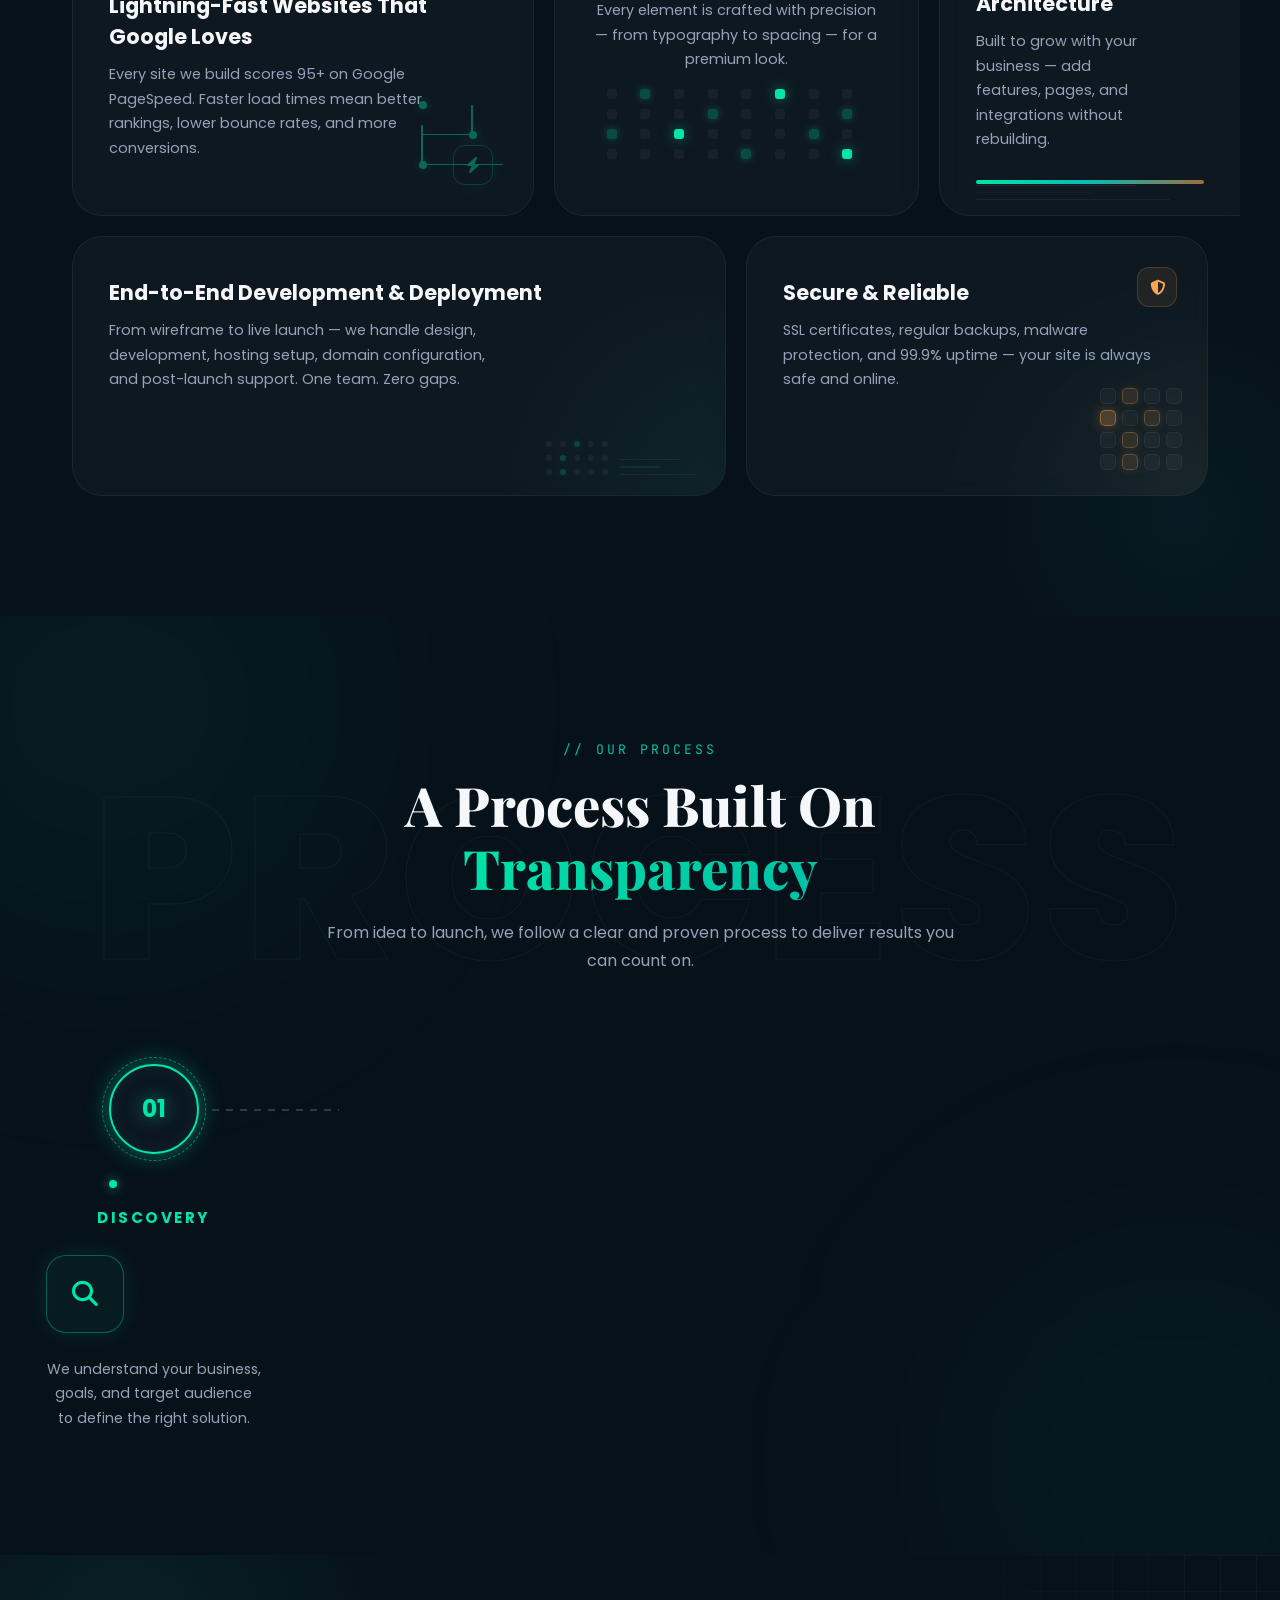
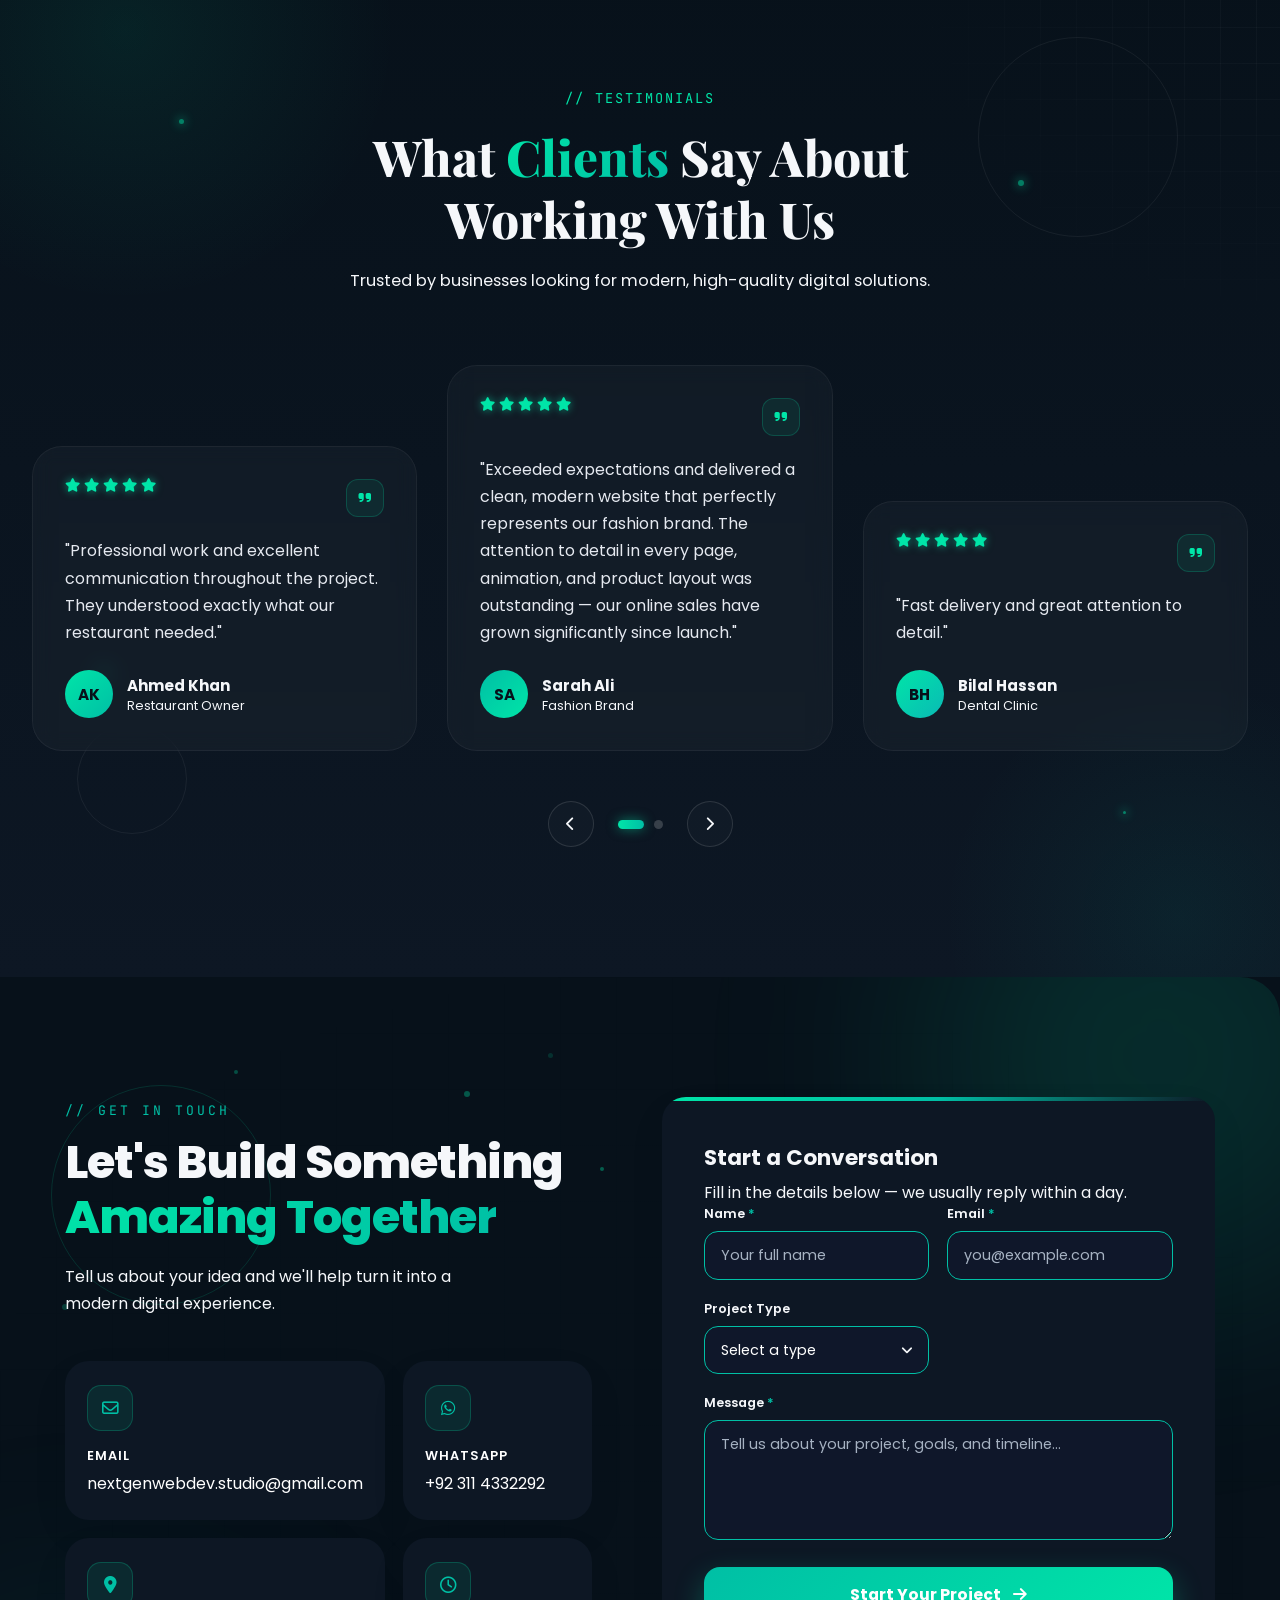
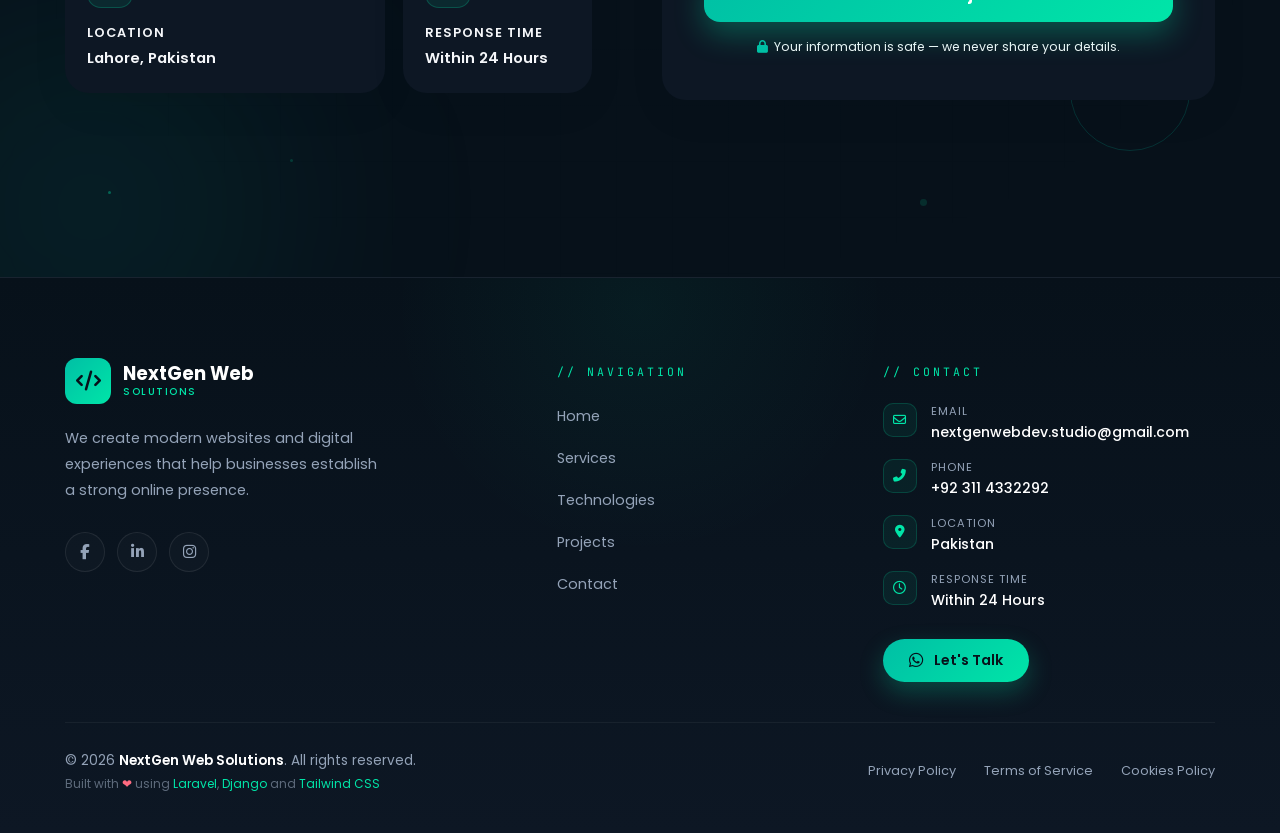
==== commit 1a0979ac: "Update index.html" ====
--- a/index.html
+++ b/index.html
@@ -872,7 +872,6 @@
                     <div class="ngwf-socials">
                         <a href="https://www.facebook.com/profile.php?id=61593228899733" target="_blank" aria-label="Facebook"><i class="fab fa-facebook-f"></i></a>
                         <a href="https://linkedin.com" target="_blank" aria-label="LinkedIn"><i class="fab fa-linkedin-in"></i></a>
-                        <a href="https://github.com" target="_blank" aria-label="GitHub"><i class="fab fa-github"></i></a>
                         <a href="https://instagram.com" target="_blank" aria-label="Instagram"><i class="fab fa-instagram"></i></a>
                     </div>
                 </div>
